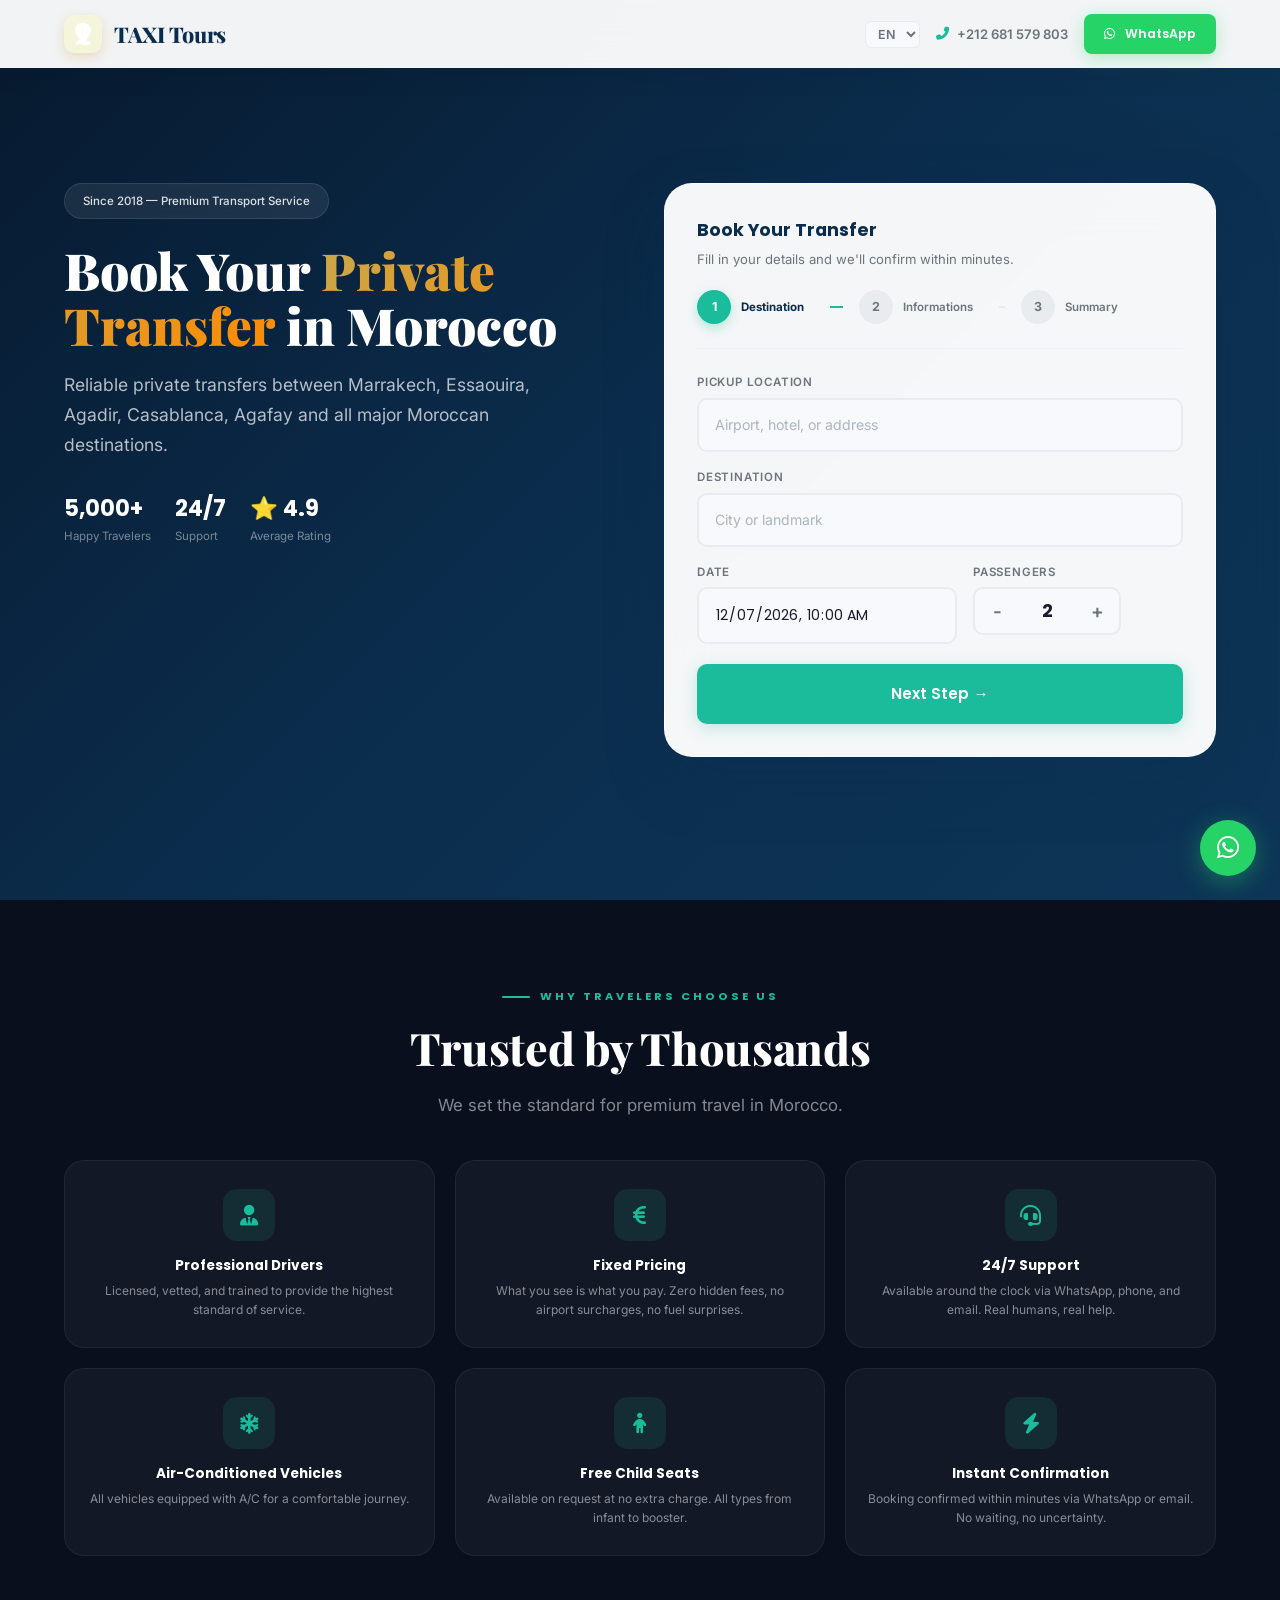
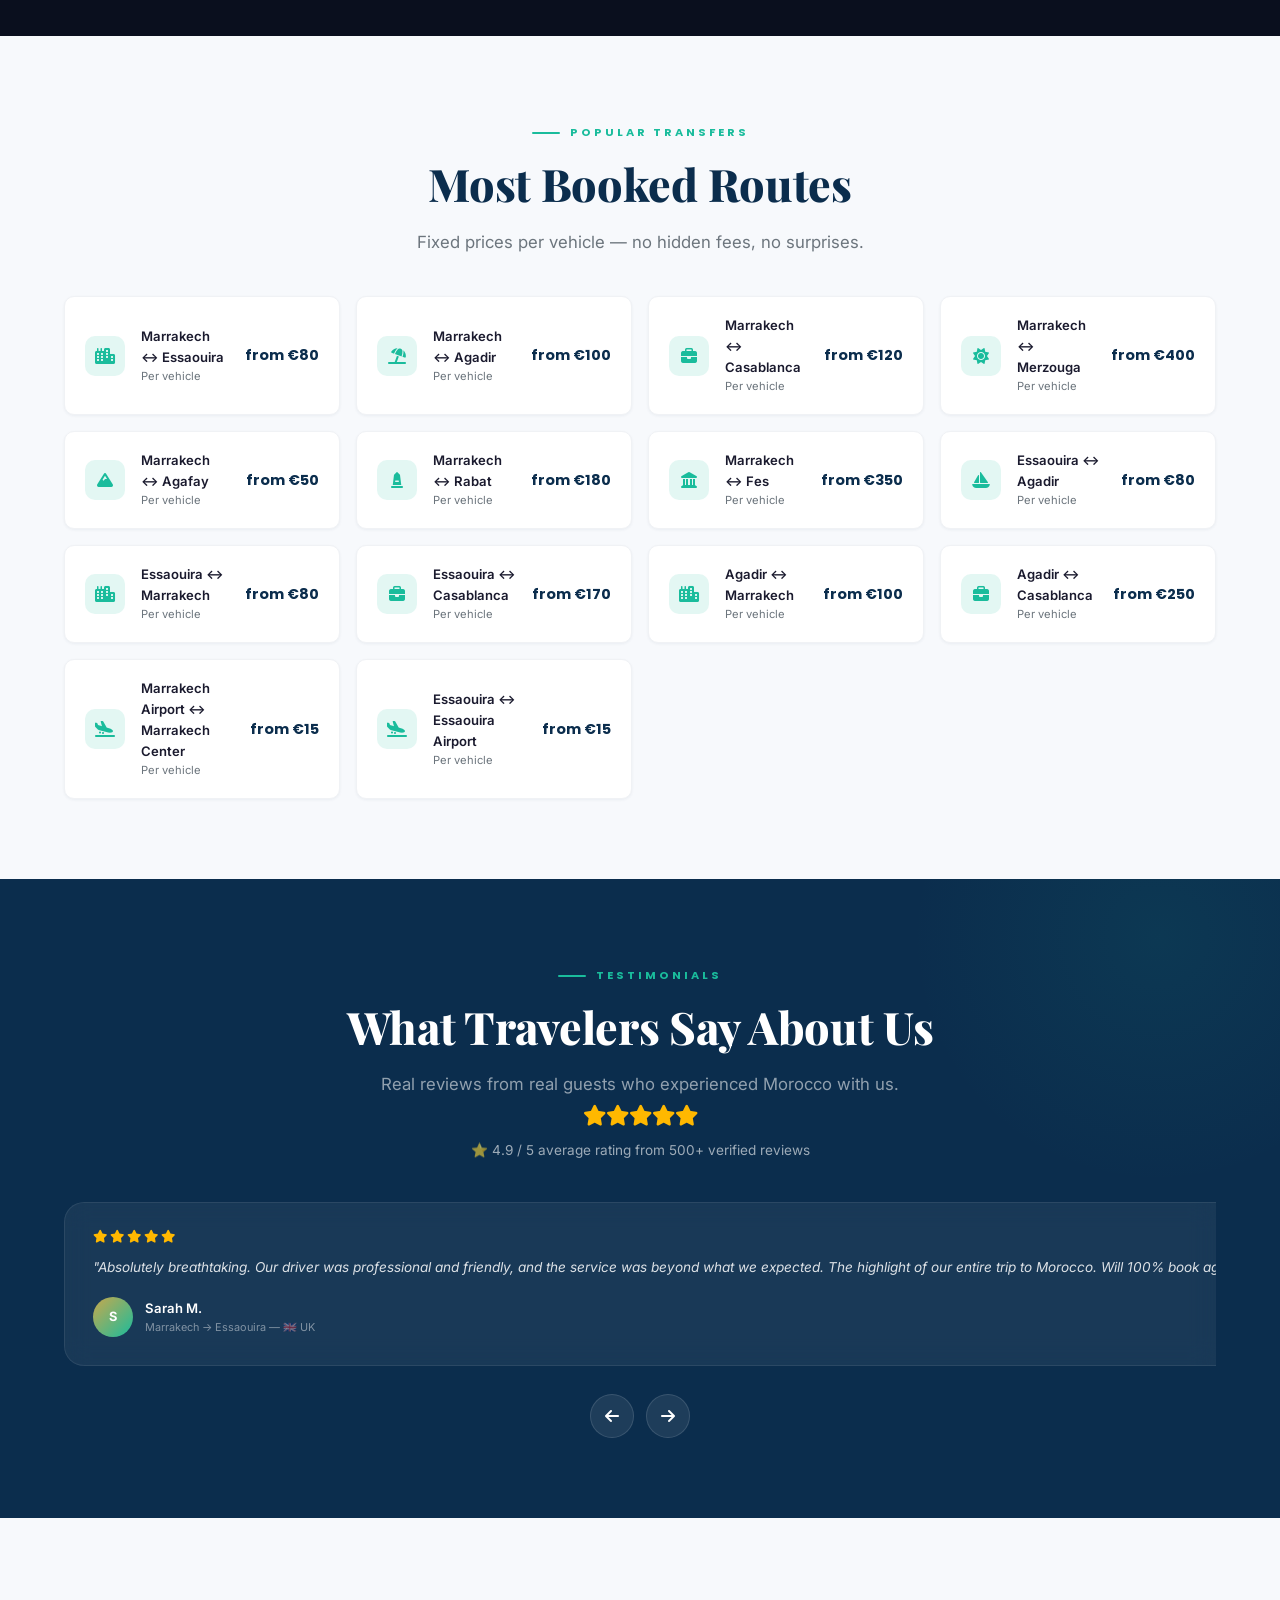
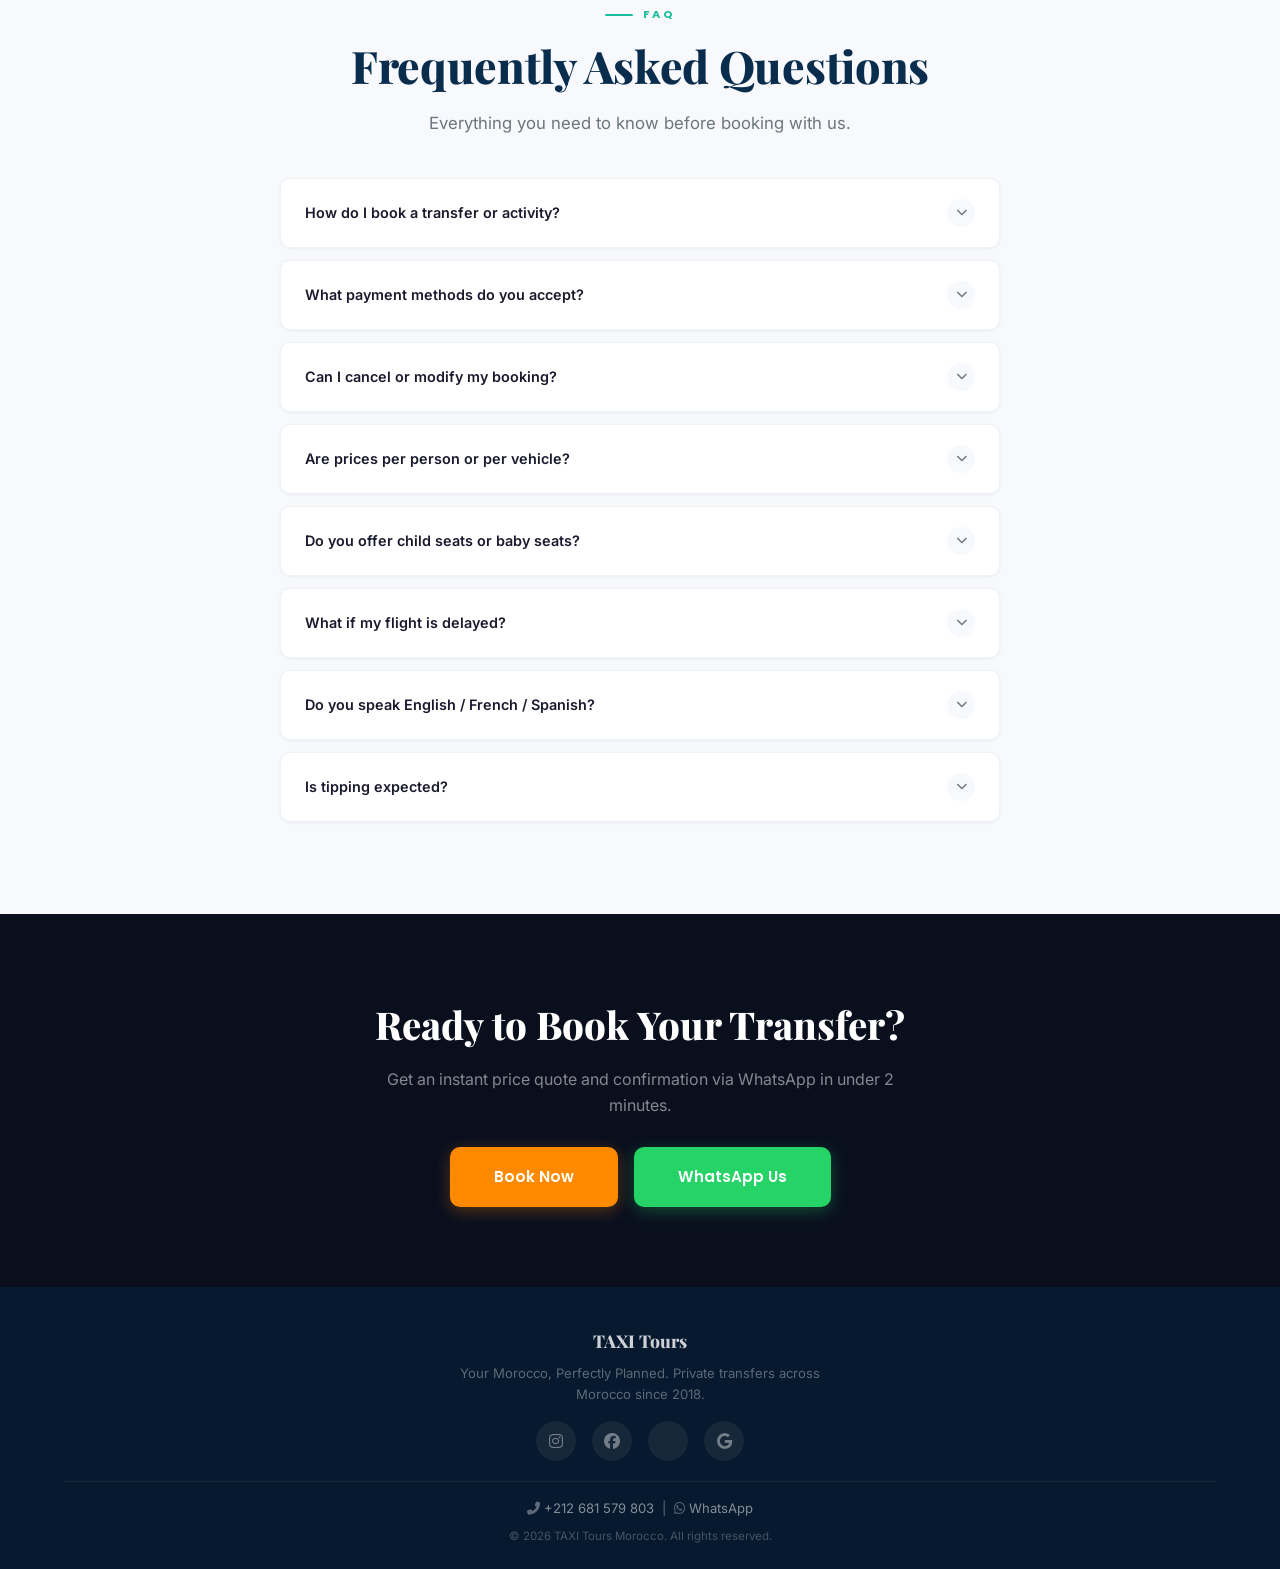
==== book-now/index.html @ d9ded846 "seo" ====
<!DOCTYPE html>
<html lang="en">
<head>
  <meta charset="UTF-8">
  <meta name="viewport" content="width=device-width,initial-scale=1">
  <title>Book Private Transfer in Morocco | TAXI Tours</title>
  <meta name="description" content="Book your private transfer in Morocco. Reliable transfers between Marrakech, Essaouira, Agadir, Casablanca, Agafay and all major destinations. Professional drivers, fixed prices, 24/7 support. Instant WhatsApp confirmation.">
  <link rel="canonical" href="https://taxitours.ma/book-now">
  <link rel="icon" type="image/svg+xml" href="../images/logo-icon.png">
  <meta property="og:title" content="Book Private Transfer in Morocco | TAXI Tours">
  <meta property="og:description" content="Private transfers across Morocco. Professional drivers, fixed prices, instant confirmation. Book now via WhatsApp.">
  <meta property="og:url" content="https://taxitours.ma/book-now">
  <meta property="og:type" content="website">
  <meta name="robots" content="index, follow">
  <link rel="preconnect" href="https://fonts.googleapis.com">
  <link rel="preconnect" href="https://fonts.gstatic.com" crossorigin>
  <link href="https://fonts.googleapis.com/css2?family=Playfair+Display:ital,wght@0,400;0,600;0,700;0,800;0,900;1,400&family=Poppins:wght@400;500;600;700;800&family=Inter:wght@300;400;500;600;700&display=swap" rel="stylesheet">
  <link rel="stylesheet" href="https://cdnjs.cloudflare.com/ajax/libs/font-awesome/6.5.0/css/all.min.css">
  <script src="../js/i18n.js"></script>
  <style>
    :root {
      --primary: #0B2D4D; --primary-light: #134074; --primary-dark: #07192e;
      --secondary: #1ABC9C; --secondary-dark: #16a085; --secondary-light: rgba(26,188,156,0.12);
      --cta: #FF8A00; --cta-hover: #e67e00; --cta-light: rgba(255,138,0,0.12);
      --gold: #C9A84C; --gold-light: rgba(201,168,76,0.15);
      --bg: #F7F9FC; --bg-white: #fff; --bg-dark: #0A0F1E;
      --text: #1a1a2e; --text-muted: #6c757d; --text-light: #fff;
      --border: #e9ecef; --border-light: #f0f2f5;
      --radius: 20px; --radius-sm: 10px; --radius-lg: 28px;
      --shadow-xs: 0 1px 3px rgba(11,45,77,0.06);
      --shadow-sm: 0 2px 8px rgba(11,45,77,0.08);
      --shadow-md: 0 8px 30px rgba(11,45,77,0.10);
      --shadow-lg: 0 16px 48px rgba(11,45,77,0.14);
      --shadow-xl: 0 24px 64px rgba(11,45,77,0.18);
      --shadow-glow-cta: 0 8px 32px rgba(255,138,0,0.3);
      --transition: 0.3s cubic-bezier(0.4,0,0.2,1);
      --transition-bounce: 0.4s cubic-bezier(0.34,1.56,0.64,1);
      --max-width: 1200px;
      --font-display: 'Playfair Display', Georgia, serif;
      --font-ui: 'Poppins', sans-serif;
      --font-body: 'Inter', -apple-system, BlinkMacSystemFont, sans-serif;
    }
    *, *::before, *::after { margin: 0; padding: 0; box-sizing: border-box }
    html { scroll-behavior: smooth; font-size: 16px; -webkit-tap-highlight-color: transparent }
    body { font-family: var(--font-body); color: var(--text); background: var(--bg); line-height: 1.6; -webkit-font-smoothing: antialiased; overflow-x: hidden }
    img { max-width: 100%; height: auto; display: block }
    a { text-decoration: none; color: inherit }
    ul { list-style: none }
    button { cursor: pointer; border: none; background: none; font: inherit; color: inherit }
    input, select, textarea { font: inherit; outline: none }
    ::selection { background: rgba(26,188,156,0.2); color: var(--primary) }
    .container { width: 100%; max-width: var(--max-width); margin: 0 auto; padding: 0 24px }
    .section { padding: 80px 0 }
    .section-label {
      display: inline-flex; align-items: center; gap: 10px;
      font-family: var(--font-ui); font-size: 0.7rem; font-weight: 700;
      text-transform: uppercase; letter-spacing: 3px; color: var(--secondary); margin-bottom: 16px
    }
    .section-label::before { content: ''; width: 28px; height: 2px; background: var(--secondary); border-radius: 2px }
    .section-title {
      font-family: var(--font-display); font-size: clamp(1.8rem,4vw,2.8rem); font-weight: 800;
      color: var(--primary); line-height: 1.15; margin-bottom: 18px; letter-spacing: -0.3px
    }
    .section-subtitle { font-size: 1.05rem; color: var(--text-muted); max-width: 620px; line-height: 1.7 }
    .text-center { text-align: center }
    .text-center .section-subtitle { margin: 0 auto }
    .mx-auto { margin-left: auto; margin-right: auto }
    .reveal { opacity: 0; transform: translateY(30px); transition: opacity 0.7s ease, transform 0.7s ease }
    .reveal.visible { opacity: 1; transform: translateY(0) }

    .btn {
      display: inline-flex; align-items: center; justify-content: center; gap: 10px;
      font-family: var(--font-ui); font-weight: 600; font-size: 0.85rem;
      padding: 14px 32px; border-radius: var(--radius-sm);
      transition: var(--transition); white-space: nowrap; position: relative; overflow: hidden
    }
    .btn::after { content: ''; position: absolute; inset: 0; background: rgba(255,255,255,0.12); opacity: 0; transition: opacity 0.3s }
    .btn:hover::after { opacity: 1 }
    .btn:active { transform: scale(0.97) }
    .btn-primary { background: var(--primary); color: var(--text-light); box-shadow: 0 4px 16px rgba(11,45,77,0.2) }
    .btn-primary:hover { background: var(--primary-light); transform: translateY(-2px); box-shadow: 0 8px 28px rgba(11,45,77,0.3) }
    .btn-secondary { background: var(--secondary); color: var(--text-light); box-shadow: 0 4px 16px rgba(26,188,156,0.25) }
    .btn-secondary:hover { background: var(--secondary-dark); transform: translateY(-2px) }
    .btn-cta { background: var(--cta); color: var(--text-light); box-shadow: 0 4px 16px rgba(255,138,0,0.3) }
    .btn-cta:hover { background: var(--cta-hover); transform: translateY(-2px); box-shadow: var(--shadow-glow-cta) }
    .btn-whatsapp { background: #25D366; color: white; box-shadow: 0 4px 16px rgba(37,211,102,0.3) }
    .btn-whatsapp:hover { background: #20bd5d; transform: translateY(-2px); box-shadow: 0 8px 28px rgba(37,211,102,0.35) }
    .btn-block { width: 100%; justify-content: center }
    .btn-lg { padding: 18px 44px; font-size: 0.95rem }
    .btn-sm { padding: 10px 20px; font-size: 0.78rem; border-radius: 8px }

    .form-grid { display: grid; grid-template-columns: 1fr 1fr; gap: 16px }
    .form-group { display: flex; flex-direction: column; gap: 6px; position: relative }
    .form-group.full { grid-column: 1/-1 }
    .form-label {
      font-size: 0.72rem; font-weight: 600; text-transform: uppercase;
      letter-spacing: 0.8px; color: var(--text-muted)
    }
    .form-input {
      width: 100%; padding: 14px 16px; border: 2px solid var(--border);
      border-radius: var(--radius-sm); font-size: 0.88rem; color: var(--text);
      background: var(--bg); transition: var(--transition)
    }
    .form-input:focus { border-color: var(--secondary); background: white; box-shadow: 0 0 0 4px rgba(26,188,156,0.1) }
    .form-input::placeholder { color: #adb5bd }
    .form-input.error { border-color: #e74c3c }
    .form-desc {
      font-size: 0.78rem;
      color: var(--text-muted);
      line-height: 1.4;
      margin-top: 2px;
    }
    input[type="datetime-local"] { font-family: var(--font-ui); color-scheme: light; min-height: 52px; min-width: 0; max-width: 100%; appearance: none; -webkit-appearance: none; cursor: pointer }
    input[type="date"]::-webkit-calendar-picker-indicator, input[type="datetime-local"]::-webkit-calendar-picker-indicator { background: none; color: transparent; cursor: pointer; width: 20px; height: 20px; margin-left: 4px; opacity: 0.6 }
    input[type="date"]::-webkit-calendar-picker-indicator:hover, input[type="datetime-local"]::-webkit-calendar-picker-indicator:hover { opacity: 1 }
    .stepper {
      display: flex; align-items: center; gap: 0;
      background: var(--bg); border: 2px solid var(--border);
      border-radius: var(--radius-sm); overflow: hidden; width: fit-content
    }
    .stepper-btn {
      width: 44px; height: 44px; display: flex; align-items: center; justify-content: center;
      font-size: 1.2rem; font-weight: 600; color: var(--text-muted);
      transition: var(--transition); background: transparent;
      touch-action: manipulation; -webkit-touch-callout: none; user-select: none
    }
    .stepper-btn:hover { background: var(--secondary-light); color: var(--secondary) }
    .stepper-value { width: 56px; text-align: center; font-weight: 700; font-size: 1.1rem; color: var(--text); font-family: var(--font-ui) }
    .suggestions { display: none; position: absolute; top: 100%; left: 0; right: 0; background: white; border: 1px solid var(--border); border-radius: var(--radius-sm); box-shadow: var(--shadow-md); z-index: 100; margin-top: 2px; overflow: hidden }
    .suggestion-item { padding: 10px 14px; font-size: 0.85rem; cursor: pointer; transition: background 0.15s }
    .suggestion-item:hover { background: var(--secondary-light); color: var(--secondary) }

    /* ====== STEP INDICATOR ====== */
    .form-steps { display: flex; align-items: center; padding: 0 0 24px; border-bottom: 1px solid var(--border-light); margin-bottom: 24px }
    .form-step { display: flex; align-items: center; gap: 10px; flex: 1; position: relative }
    .form-step:not(:last-child)::after { content: ''; flex: 1; height: 2px; background: var(--border); margin: 0 16px; transition: var(--transition) }
    .form-step.completed:not(:last-child)::after,
    .form-step.active:not(:last-child)::after { background: var(--secondary) }
    .form-step-number { width: 34px; height: 34px; border-radius: 50%; background: var(--border); display: flex; align-items: center; justify-content: center; font-size: 0.78rem; font-weight: 700; color: var(--text-muted); transition: var(--transition); flex-shrink: 0 }
    .form-step.active .form-step-number { background: var(--secondary); color: white; box-shadow: 0 4px 12px rgba(26,188,156,0.3) }
    .form-step.completed .form-step-number { background: var(--secondary); color: white }
    .form-step-label { font-size: 0.72rem; font-weight: 600; color: var(--text-muted); white-space: nowrap; transition: var(--transition) }
    .form-step.active .form-step-label { color: var(--primary); font-weight: 700 }
    .form-step.completed .form-step-label { color: var(--secondary) }

    .form-step-content { display: none; animation: fadeIn 0.4s ease-out }
    .form-step-content.active { display: block }

    .summary-card { background: var(--bg); border-radius: var(--radius-sm); padding: 20px; margin-bottom: 16px }
    .summary-row { display: flex; justify-content: space-between; padding: 10px 0; border-bottom: 1px solid var(--border-light); font-size: 0.85rem }
    .summary-row:last-child { border-bottom: none }
    .summary-label { color: var(--text-muted); font-weight: 500 }
    .summary-value { color: var(--text); font-weight: 600; text-align: right }
    .summary-price-row .summary-value { color: var(--secondary); font-size: 1.1rem }

    /* ====== HEADER ====== */
    .lp-header {
      position: fixed; top: 0; left: 0; right: 0; z-index: 1000;
      height: 68px; display: flex; align-items: center;
      background: rgba(255,255,255,0.95); backdrop-filter: blur(16px);
      box-shadow: 0 4px 30px rgba(0,0,0,0.08)
    }
    .lp-header .container { display: flex; align-items: center; justify-content: space-between }
    .navbar-brand { display: flex; align-items: center; gap: 12px; font-family: var(--font-display); font-weight: 800; font-size: 1.35rem; color: var(--primary); letter-spacing: -0.3px; flex-shrink: 0 }
    .navbar-brand-icon { width: 38px; height: 38px; background: linear-gradient(135deg, var(--gold), #a8892e); border-radius: 10px; display: flex; align-items: center; justify-content: center; font-size: 1rem; color: var(--primary-dark); box-shadow: 0 4px 12px rgba(201,168,76,0.3); flex-shrink: 0 }
    .navbar-brand-icon img { width: 24px; height: 24px; filter: brightness(0) invert(1) }
    .lp-header-phone { display: flex; align-items: center; gap: 8px; font-size: 0.82rem; font-weight: 600; color: var(--text-muted) }
    .lp-header-phone i { color: var(--secondary) }
    .navbar-lang { background: var(--bg); border: 1px solid var(--border); border-radius: 6px; padding: 4px 8px; font-size: 0.78rem; font-weight: 600; color: var(--text-muted); cursor: pointer; outline: none }
    .navbar-lang:hover { border-color: var(--secondary) }
    .navbar-lang-btn { background: var(--bg); border: 1px solid var(--border); border-radius: 6px; padding: 4px 8px; font-size: 0.78rem; font-weight: 600; color: var(--text-muted); cursor: pointer; display: none }
    .navbar-lang-btn:hover { border-color: var(--secondary) }

    /* ====== HERO ====== */
    .lp-hero {
      position: relative; min-height: 100vh; display: flex; align-items: center;
      padding: 100px 0 60px; overflow: hidden;
      background: linear-gradient(135deg, var(--primary-dark) 0%, var(--primary) 50%, #0d3557 100%)
    }
    .lp-hero::before {
      content: ''; position: absolute; inset: 0;
      background: url('https://images.unsplash.com/photo-1597212618440-806262de4f6b?w=1920&q=80') center/cover no-repeat;
      opacity: 0.15; z-index: 0
    }
    .lp-hero::after {
      content: ''; position: absolute; top: -50%; right: -20%;
      width: 600px; height: 600px;
      background: radial-gradient(circle, rgba(26,188,156,0.08), transparent 70%);
      border-radius: 50%; pointer-events: none
    }
    .lp-hero .container { position: relative; z-index: 1 }
    .lp-hero-grid { display: grid; grid-template-columns: 1fr 1fr; gap: 48px; align-items: start }
    .lp-hero-content { max-width: 500px; margin-bottom: 36px }
    .lp-hero-stats { display: flex; gap: 24px; margin-top: 32px; flex-wrap: wrap }
    .lp-hero-badge {
      display: inline-flex; align-items: center; gap: 10px;
      background: rgba(255,255,255,0.08); backdrop-filter: blur(12px);
      border: 1px solid rgba(255,255,255,0.1); padding: 8px 18px;
      border-radius: 50px; font-size: 0.72rem; font-weight: 500; color: rgba(255,255,255,0.85); margin-bottom: 24px
    }
    .lp-hero-badge-dot { width: 8px; height: 8px; background: var(--secondary); border-radius: 50%; animation: pulse-dot 2s infinite }
    @keyframes pulse-dot { 0%,100% { opacity: 1; transform: scale(1) } 50% { opacity: 0.5; transform: scale(0.8) } }
    .lp-hero h1 {
      font-family: var(--font-display); font-size: clamp(2rem,5vw,3.2rem); font-weight: 900;
      color: var(--text-light); line-height: 1.08; margin-bottom: 16px
    }
    .lp-hero h1 span { background: linear-gradient(135deg, var(--gold) 0%, var(--cta) 100%); -webkit-background-clip: text; -webkit-text-fill-color: transparent; background-clip: text }
    .lp-hero p {
      font-size: clamp(0.95rem,1.5vw,1.1rem); color: rgba(255,255,255,0.7);
      line-height: 1.7; margin-bottom: 0
    }

    /* Booking form card */
    .lp-form-card {
      background: rgba(255,255,255,0.96); backdrop-filter: blur(24px);
      border-radius: var(--radius-lg); box-shadow: var(--shadow-xl);
      padding: 32px; border: 1px solid rgba(255,255,255,0.8)
    }
    .lp-form-card h2 {
      font-family: var(--font-ui); font-size: 1.1rem; font-weight: 700;
      color: var(--primary); margin-bottom: 4px
    }
    .lp-form-card p { font-size: 0.82rem; color: var(--text-muted); margin-bottom: 20px }

    /* ====== TRUST BADGES ====== */
    .lp-trust { background: var(--bg-dark) }
    .lp-trust .section-title { color: var(--text-light) }
    .lp-trust .section-subtitle { color: rgba(255,255,255,0.5) }
    .lp-trust-grid { display: grid; grid-template-columns: repeat(3,1fr); gap: 20px; margin-top: 40px }
    .lp-trust-card {
      padding: 28px 20px; background: rgba(255,255,255,0.04);
      border: 1px solid rgba(255,255,255,0.06); border-radius: var(--radius);
      text-align: center; transition: var(--transition)
    }
    .lp-trust-card:hover { background: rgba(255,255,255,0.07); border-color: rgba(255,255,255,0.1); transform: translateY(-4px) }
    .lp-trust-icon {
      width: 52px; height: 52px; margin: 0 auto 14px;
      background: rgba(26,188,156,0.12); border-radius: 14px;
      display: flex; align-items: center; justify-content: center;
      font-size: 1.3rem; color: var(--secondary); transition: var(--transition)
    }
    .lp-trust-card:hover .lp-trust-icon { background: var(--secondary); color: white }
    .lp-trust-title { font-family: var(--font-ui); font-size: 0.85rem; font-weight: 700; color: var(--text-light); margin-bottom: 4px }
    .lp-trust-desc { font-size: 0.75rem; color: rgba(255,255,255,0.5); line-height: 1.6 }

    /* ====== POPULAR ROUTES ====== */
    .routes-grid { display: grid; grid-template-columns: repeat(auto-fit,minmax(240px,1fr)); gap: 16px; margin-top: 40px }
    .route-card {
      display: flex; align-items: center; gap: 16px; padding: 18px 20px;
      background: var(--bg-white); border-radius: var(--radius-sm);
      box-shadow: var(--shadow-xs); border: 1px solid var(--border-light);
      transition: var(--transition); cursor: pointer
    }
    .route-card:hover { transform: translateY(-3px); box-shadow: var(--shadow-md); border-color: var(--secondary) }
    .route-icon { width: 40px; height: 40px; border-radius: 10px; background: var(--secondary-light); display: flex; align-items: center; justify-content: center; color: var(--secondary); flex-shrink: 0 }
    .route-info { flex: 1 }
    .route-name { font-size: 0.82rem; font-weight: 600; color: var(--text) }
    .route-meta { font-size: 0.7rem; color: var(--text-muted) }
    .route-price { font-family: var(--font-ui); font-size: 0.9rem; font-weight: 700; color: var(--primary); white-space: nowrap }

    /* ====== REVIEWS ====== */
    .lp-reviews { background: var(--primary); position: relative; overflow: hidden }
    .lp-reviews::before { content: ''; position: absolute; top: -30%; right: -10%; width: 500px; height: 500px; background: radial-gradient(circle,rgba(26,188,156,0.08),transparent 70%); border-radius: 50%; pointer-events: none }
    .lp-reviews .section-title { color: var(--text-light) }
    .lp-reviews .section-subtitle { color: rgba(255,255,255,0.55) }
    .reviews-carousel { position: relative; margin-top: 40px; overflow: hidden }
    .reviews-track { display: flex; gap: 24px; transition: transform 0.5s cubic-bezier(0.4,0,0.2,1) }
    .review-card {
      min-width: calc(33.333% - 16px); background: rgba(255,255,255,0.06);
      backdrop-filter: blur(12px); border: 1px solid rgba(255,255,255,0.08);
      border-radius: var(--radius); padding: 28px; flex-shrink: 0
    }
    .review-card-stars { display: flex; gap: 3px; color: #FFB800; font-size: 0.8rem; margin-bottom: 12px }
    .review-card-text { font-size: 0.85rem; color: rgba(255,255,255,0.85); line-height: 1.7; margin-bottom: 18px; font-style: italic }
    .review-card-author { display: flex; align-items: center; gap: 12px }
    .review-card-avatar { width: 40px; height: 40px; border-radius: 50%; background: linear-gradient(135deg, var(--gold), var(--secondary)); display: flex; align-items: center; justify-content: center; font-weight: 700; font-size: 0.8rem; color: white; flex-shrink: 0 }
    .review-card-name { font-size: 0.82rem; font-weight: 600; color: var(--text-light) }
    .review-card-role { font-size: 0.68rem; color: rgba(255,255,255,0.45) }
    .reviews-controls { display: flex; justify-content: center; gap: 12px; margin-top: 28px }
    .review-btn { width: 44px; height: 44px; border-radius: 50%; background: rgba(255,255,255,0.08); border: 1px solid rgba(255,255,255,0.12); color: white; display: flex; align-items: center; justify-content: center; font-size: 1rem; transition: var(--transition); cursor: pointer }
    .review-btn:hover { background: rgba(255,255,255,0.18); transform: scale(1.05) }
    .review-summary { text-align: center; margin-bottom: 28px }
    .review-summary-stars { color: #FFB800; font-size: 1.3rem; margin-bottom: 8px }
    .review-summary-text { color: rgba(255,255,255,0.6); font-size: 0.85rem }

    /* ====== FAQ ====== */
    .faq-list { max-width: 720px; margin: 40px auto 0 }
    .faq-item { background: var(--bg-white); border-radius: var(--radius-sm); margin-bottom: 12px; box-shadow: var(--shadow-xs); border: 1px solid var(--border-light); overflow: hidden; transition: var(--transition) }
    .faq-item:hover { box-shadow: var(--shadow-sm) }
    .faq-item.open { box-shadow: var(--shadow-md); border-color: var(--secondary) }
    .faq-question { display: flex; align-items: center; justify-content: space-between; width: 100%; padding: 20px 24px; font-size: 0.9rem; font-weight: 600; color: var(--text); text-align: left; transition: var(--transition); cursor: pointer }
    .faq-item.open .faq-question { color: var(--secondary) }
    .faq-icon { width: 28px; height: 28px; border-radius: 50%; background: var(--bg); display: flex; align-items: center; justify-content: center; font-size: 0.7rem; color: var(--text-muted); transition: var(--transition); flex-shrink: 0 }
    .faq-item.open .faq-icon { background: var(--secondary-light); color: var(--secondary); transform: rotate(180deg) }
    .faq-answer { max-height: 0; overflow: hidden; transition: max-height 0.35s ease, padding 0.35s ease; padding: 0 24px }
    .faq-item.open .faq-answer { max-height: 300px; padding: 0 24px 20px }
    .faq-answer p { font-size: 0.85rem; color: var(--text-muted); line-height: 1.7 }

    /* ====== CTA ====== */
    .cta-section { background: var(--bg-dark); text-align: center }
    .cta-section h2 { font-family: var(--font-display); font-size: clamp(1.6rem,3.5vw,2.4rem); font-weight: 800; color: var(--text-light); margin-bottom: 12px }
    .cta-section p { font-size: 1rem; color: rgba(255,255,255,0.5); max-width: 520px; margin: 0 auto 28px }
    .cta-actions { display: flex; gap: 16px; justify-content: center; flex-wrap: wrap }

    /* ====== FOOTER ====== */
    .lp-footer { background: var(--primary-dark); padding: 40px 0 24px; text-align: center }
    .lp-footer-brand { font-family: var(--font-display); font-size: 1.1rem; font-weight: 800; color: rgba(255,255,255,0.8); margin-bottom: 8px }
    .lp-footer p { font-size: 0.82rem; color: rgba(255,255,255,0.35); line-height: 1.6 }
    .lp-footer-socials { display: flex; justify-content: center; gap: 16px; margin: 16px 0 20px }
    .lp-footer-socials a { width: 40px; height: 40px; border-radius: 50%; background: rgba(255,255,255,0.06); display: flex; align-items: center; justify-content: center; color: rgba(255,255,255,0.4); transition: var(--transition) }
    .lp-footer-socials a:hover { background: var(--secondary); color: white }
    .lp-footer-divider { height: 1px; background: rgba(255,255,255,0.06); margin: 16px 0 }
    .lp-footer-copy { font-size: 0.72rem; color: rgba(255,255,255,0.25) }

    /* ====== FLOATING WHATSAPP ====== */
    .whatsapp-float {
      position: fixed; bottom: 24px; right: 24px; z-index: 999;
      width: 56px; height: 56px; border-radius: 50%;
      background: #25D366; color: white; display: flex;
      align-items: center; justify-content: center;
      font-size: 1.6rem; box-shadow: 0 6px 24px rgba(37,211,102,0.4);
      transition: var(--transition-bounce); animation: wa-pulse 2s infinite
    }
    .whatsapp-float:hover { transform: scale(1.1) }
    @keyframes wa-pulse { 0%,100% { box-shadow: 0 6px 24px rgba(37,211,102,0.4) } 50% { box-shadow: 0 6px 32px rgba(37,211,102,0.6) } }
    .whatsapp-float-tooltip {
      position: absolute; right: 64px; top: 50%; transform: translateY(-50%);
      background: white; color: var(--text); padding: 8px 16px; border-radius: 8px;
      font-size: 0.78rem; font-weight: 600; white-space: nowrap;
      box-shadow: var(--shadow-md); pointer-events: none; opacity: 0; transition: opacity 0.3s
    }
    .whatsapp-float:hover .whatsapp-float-tooltip { opacity: 1 }

    /* ====== ARGAN OIL COOPERATIVE VISIT ====== */
    .bn-argan-option {
      margin-top: 16px;
      padding: 16px 18px;
      background: linear-gradient(135deg, rgba(26, 188, 156, 0.08), rgba(26, 188, 156, 0.03));
      border-radius: var(--radius);
      border: 1px solid rgba(26, 188, 156, 0.18);
      transition: border-color 0.25s
    }
    .bn-argan-option:hover { border-color: rgba(26, 188, 156, 0.4) }
    .bn-argan-checkbox {
      display: flex;
      align-items: flex-start;
      gap: 14px;
      cursor: pointer;
      position: relative
    }
    .bn-argan-checkbox input {
      position: absolute;
      opacity: 0;
      width: 0;
      height: 0
    }
    .bn-argan-checkmark {
      flex-shrink: 0;
      width: 22px;
      height: 22px;
      border-radius: 6px;
      border: 2px solid var(--secondary);
      background: var(--bg-white);
      display: flex;
      align-items: center;
      justify-content: center;
      transition: background 0.2s, border-color 0.2s;
      margin-top: 3px
    }
    .bn-argan-checkbox input:checked + .bn-argan-checkmark {
      background: var(--secondary);
      border-color: var(--secondary)
    }
    .bn-argan-checkbox input:checked + .bn-argan-checkmark::after {
      content: '';
      width: 6px;
      height: 10px;
      border: solid #fff;
      border-width: 0 2px 2px 0;
      transform: rotate(45deg);
      margin-top: -2px
    }
    .bn-argan-label {
      display: flex;
      align-items: flex-start;
      gap: 12px;
      flex: 1
    }
    .bn-argan-icon {
      flex-shrink: 0;
      width: 36px;
      height: 36px;
      border-radius: 10px;
      background: linear-gradient(135deg, var(--secondary), var(--secondary-dark));
      display: flex;
      align-items: center;
      justify-content: center;
      font-size: 0.9rem;
      color: #fff;
      margin-top: 1px
    }
    .bn-argan-text {
      display: flex;
      flex-direction: column;
      gap: 4px;
      flex: 1;
      min-width: 0
    }
    .bn-argan-heading {
      font-size: 0.88rem;
      font-weight: 700;
      color: var(--primary);
      line-height: 1.3
    }
    .bn-argan-note {
      font-size: 0.78rem;
      font-weight: 400;
      color: var(--text-muted);
      line-height: 1.5
    }
    .bn-argan-free {
      display: inline-flex;
      align-items: center;
      gap: 5px;
      font-size: 0.75rem;
      font-weight: 600;
      color: var(--secondary);
      margin-top: 2px
    }
    .bn-argan-free::before {
      content: '';
      width: 6px;
      height: 6px;
      border-radius: 50%;
      background: var(--secondary);
      flex-shrink: 0
    }
    @media (max-width: 480px) {
      .bn-argan-option { padding: 14px 14px }
      .bn-argan-checkbox { gap: 12px }
      .bn-argan-icon { width: 32px; height: 32px; font-size: 0.8rem }
      .bn-argan-heading { font-size: 0.82rem }
      .bn-argan-note { font-size: 0.75rem }
      .bn-argan-free { font-size: 0.72rem }
    }
    @media (min-width: 768px) {
      .bn-argan-option { padding: 18px 22px }
      .bn-argan-icon { width: 40px; height: 40px; font-size: 1rem }
      .bn-argan-heading { font-size: 0.92rem }
    }

    /* ====== RESPONSIVE ====== */
    @media (max-width: 1024px) {
      .lp-form-card { padding: 24px }
      .review-card { min-width: calc(50% - 12px) }
    }
    @media (max-width: 768px) {
      .section { padding: 60px 0 }
      .lp-hero { min-height: auto; padding: 80px 0 40px }
      .lp-hero-content { max-width: 100%; text-align: center; margin-bottom: 28px }
      .lp-hero-content .lp-hero-badge { margin-left: auto; margin-right: auto }
      .lp-form-card { padding: 20px }
      .form-grid { grid-template-columns: 1fr }
      .lp-trust-grid { grid-template-columns: repeat(2,1fr); gap: 16px }
      .lp-trust-card { padding: 20px 16px }
      .review-card { min-width: 100% }
      .lp-header-phone span { display: none }
      .lp-hero-grid { grid-template-columns: 1fr !important; gap: 32px !important; align-items: stretch !important }
      .lp-hero h1 { font-size: clamp(1.75rem,5vw,2.2rem) }
      .lp-hero-stats { justify-content: center }
    }
    @media (max-width: 480px) {
      .container { padding: 0 20px }
      .section { padding: 48px 0 }
      .lp-hero { padding: 72px 0 32px }
      .lp-hero-grid { gap: 24px !important }
      .lp-hero-content { margin-bottom: 20px }
      .lp-hero h1 { font-size: clamp(1.5rem,6vw,1.8rem) }
      .lp-hero p { font-size: 0.9rem }
      .lp-hero-badge { font-size: 0.65rem; padding: 6px 14px }
      .lp-form-card { padding: 18px }
      .lp-form-card h2 { font-size: 1rem }
      .lp-form-card p { font-size: 0.78rem }
      .lp-trust-grid { gap: 12px }
      .lp-trust-card { padding: 16px 12px }
      .lp-trust-icon { width: 44px; height: 44px; font-size: 1.1rem }
      .lp-trust-title { font-size: 0.78rem }
      .lp-trust-desc { font-size: 0.7rem }
      .routes-grid { grid-template-columns: 1fr }
      .review-card { padding: 20px }
      .faq-question { padding: 16px 18px; font-size: 0.85rem }
      .faq-item.open .faq-answer { padding: 0 18px 16px }
      .whatsapp-float { bottom: 16px; right: 16px; width: 50px; height: 50px; font-size: 1.4rem }
      .lp-hero-stats { gap: 16px }
      .lp-hero-stats > div { flex: 1; min-width: 0 }
      .section-title { font-size: clamp(1.4rem,5vw,1.7rem) }
      .section-subtitle { font-size: 0.9rem }
    }
    @media (max-width: 414px) {
      .container { padding: 0 16px }
      .lp-form-card { padding: 16px }
      .section { padding: 40px 0 }
      .lp-hero { padding: 68px 0 28px }
      .lp-hero h1 { font-size: clamp(1.35rem,5.5vw,1.6rem); margin-bottom: 12px }
      .lp-hero p { font-size: 0.85rem; line-height: 1.6 }
      .lp-hero-stats { gap: 12px }
      .lp-hero-stats > div { flex: 1 1 30%; text-align: center }
      .lp-hero-stats > div > div:first-child { font-size: 1.2rem !important }
      .lp-hero-stats > div > div:last-child { font-size: 0.65rem !important }
      .section-title { font-size: clamp(1.3rem,5vw,1.5rem) }
      .lp-trust-grid { gap: 10px }
      .lp-trust-card { padding: 14px 10px }
      .form-input { padding: 12px 14px; font-size: 0.85rem; min-height: 44px }
      .form-label { font-size: 0.68rem }
      .stepper-btn { width: 40px; height: 40px }
      .stepper-value { width: 44px; font-size: 0.95rem }
      .btn { padding: 12px 24px; font-size: 0.82rem; min-height: 44px }
      .btn-lg { padding: 14px 28px; font-size: 0.88rem; min-height: 44px }
      .lp-header { height: 60px }
      .navbar-brand { font-size: 1.1rem }
      .navbar-brand-icon { width: 30px; height: 30px }
      .navbar-brand-icon img { width: 20px; height: 20px }
    }
    @media (max-width: 390px) {
      .container { padding: 0 14px }
      .lp-form-card { padding: 14px; border-radius: var(--radius) }
      .lp-hero-grid { gap: 20px !important }
      .lp-hero h1 { font-size: clamp(1.25rem,5vw,1.4rem) }
      .lp-hero-stats > div > div:first-child { font-size: 1.1rem !important }
      .section-title { font-size: clamp(1.2rem,4.5vw,1.35rem); margin-bottom: 14px }
      .btn-lg { padding: 12px 24px; font-size: 0.85rem }
      .lp-form-card h2 { font-size: 0.92rem }
      .faq-question { padding: 14px 16px; font-size: 0.8rem }
      .faq-item.open .faq-answer { padding: 0 16px 14px }
      .lp-trust-grid { gap: 8px }
      .lp-trust-card { padding: 12px 8px }
    }
    @media (max-width: 375px) {
      .container { padding: 0 12px }
      .lp-header { height: 56px }
      .lp-hero { padding: 62px 0 24px }
      .lp-hero h1 { font-size: clamp(1.15rem,5vw,1.3rem) }
      .lp-hero p { font-size: 0.8rem }
      .lp-hero-badge { font-size: 0.6rem; padding: 5px 12px; margin-bottom: 16px }
      .lp-hero-stats { gap: 8px; margin-top: 24px }
      .lp-hero-stats > div > div:first-child { font-size: 1rem !important }
      .lp-hero-stats > div > div:last-child { font-size: 0.6rem !important }
      .lp-form-card { padding: 12px }
      .lp-form-card h2 { font-size: 0.88rem }
      .lp-form-card p { font-size: 0.75rem; margin-bottom: 14px }
      .form-grid { gap: 12px }
      .form-input { padding: 10px 12px; font-size: 0.82rem; min-height: 44px }
      .btn,.btn-lg { padding: 10px 20px; font-size: 0.78rem; min-height: 44px }
      .section-title { font-size: clamp(1.1rem,5vw,1.2rem); margin-bottom: 12px }
      .section-subtitle { font-size: 0.82rem }
      .lp-trust-card { padding: 10px 8px; border-radius: var(--radius-sm) }
      .lp-trust-icon { width: 38px; height: 38px; font-size: 0.95rem; border-radius: 10px; margin-bottom: 10px }
      .lp-trust-title { font-size: 0.72rem }
      .lp-trust-desc { font-size: 0.65rem }
    }
    @media (max-width: 320px) {
      .container { padding: 0 10px }
      .lp-header { height: 52px }
      .navbar-brand { font-size: 0.88rem; gap: 6px }
      .navbar-brand-icon { width: 24px; height: 24px }
      .navbar-brand-icon img { width: 16px; height: 16px }
      .lp-header .lp-header-phone span { display: none }
      .lp-header-phone { font-size: 0.72rem; gap: 4px }
      .btn-sm { padding: 6px 12px; font-size: 0.65rem; min-height: 32px; gap: 4px }
      .lp-hero { padding: 56px 0 20px }
      .lp-hero h1 { font-size: 1.05rem; line-height: 1.15; margin-bottom: 10px }
      .lp-hero-grid { gap: 16px !important }
      .lp-hero-stats { gap: 4px; margin-top: 18px }
      .lp-hero-stats > div > div:first-child { font-size: 0.85rem !important }
      .lp-hero-stats > div > div:last-child { font-size: 0.55rem !important }
      .lp-form-card { padding: 10px; border-radius: var(--radius-sm) }
      .lp-form-card h2 { font-size: 0.82rem }
      .lp-form-card p { font-size: 0.7rem; margin-bottom: 12px }
      .form-grid { gap: 10px }
      .form-input { padding: 8px 10px; font-size: 0.78rem; min-height: 40px }
      .btn,.btn-lg { padding: 8px 14px; font-size: 0.72rem; min-height: 40px }
      .section { padding: 28px 0 }
      .section-title { font-size: 1.05rem; margin-bottom: 10px }
      .section-subtitle { font-size: 0.75rem }
      .section-label { font-size: 0.58rem; letter-spacing: 2px; margin-bottom: 10px }
      .section-label::before { width: 20px }
      .lp-trust-grid { gap: 6px }
      .lp-trust-card { padding: 8px 6px }
      .lp-trust-icon { width: 32px; height: 32px; font-size: 0.8rem; border-radius: 8px; margin-bottom: 8px }
      .lp-trust-title { font-size: 0.65rem; margin-bottom: 2px }
      .lp-trust-desc { font-size: 0.58rem }
      .routes-grid { gap: 10px; margin-top: 24px }
      .form-step-number { width: 28px; height: 28px; font-size: 0.7rem }
      .form-step-label { font-size: 0.65rem }
      .form-step:not(:last-child)::after { margin: 0 8px }
      .summary-card { padding: 14px }
      .summary-row { font-size: 0.78rem; padding: 8px 0 }
      .route-card { padding: 12px 12px; gap: 12px }
      .route-name { font-size: 0.72rem }
      .route-price { font-size: 0.78rem }
      .route-icon { width: 32px; height: 32px; font-size: 0.8rem; border-radius: 8px }
      .review-card { padding: 14px }
      .review-card-text { font-size: 0.78rem }
      .review-summary-stars { font-size: 1.1rem }
      .faq-question { padding: 12px 12px; font-size: 0.75rem; gap: 8px }
      .faq-item.open .faq-answer { padding: 0 12px 12px }
      .faq-answer p { font-size: 0.75rem }
      .whatsapp-float { bottom: 12px; right: 12px; width: 40px; height: 40px; font-size: 1.1rem }
      .cta-section h2 { font-size: 1.1rem }
      .cta-section p { font-size: 0.85rem }
      .cta-actions { flex-direction: column; width: 100% }
      .cta-actions .btn { width: 100%; justify-content: center }
      .lp-footer { padding: 24px 0 16px }
      .lp-footer-brand { font-size: 0.95rem }
    }
  </style>
</head>
<body>

  <!-- ====== MINIMAL HEADER ====== -->
  <header class="lp-header">
    <div class="container">
      <a href="#" class="navbar-brand">
        <span class="navbar-brand-icon" style="background: beige !important;">
          <img src="../images/logo-icon.png" alt="" srcset="">
        </span>
        <span data-i18n="nav.brand">TAXI Tours
        </span></a>
      <div style="display:flex;align-items:center;gap:16px">
        <select class="navbar-lang" data-i18n-aria="aria.lang">
          <option value="en">EN</option>
          <option value="fr">FR</option>
        </select>
        <button class="navbar-lang-btn" onclick="var s=document.querySelector('.navbar-lang');s.value=s.value==='en'?'fr':'en';s.dispatchEvent(new Event('change'))">EN</button>
        <a href="tel:+212681579803" class="lp-header-phone"><i class="fas fa-phone-alt"></i> <span>+212 681 579 803</span></a>
        <a href="https://wa.me/212681579803?text=Hi!%20I'd%20like%20to%20book%20a%20transfer" target="_blank" class="btn btn-whatsapp btn-sm"><i class="fab fa-whatsapp"></i> WhatsApp</a>
      </div>
    </div>
  </header>

  <!-- ====== HERO + BOOKING FORM ====== -->
  <section class="lp-hero" id="book-now-hero">
    <div class="container">
      <div class="lp-hero-grid">
        <div class="lp-hero-content">
          <div class="lp-hero-badge" data-i18n="hero.transport.badge"><span class="lp-hero-badge-dot"></span> Since 2018 — Premium Transport Service</div>
          <h1 data-i18n="booknow.hero.title">Book Your <span>Private Transfer</span> in Morocco</h1>
          <p data-i18n="booknow.hero.text">Reliable private transfers between Marrakech, Essaouira, Agadir, Casablanca, Agafay and all major Moroccan destinations.</p>
          <div class="lp-hero-stats">
            <div><div style="font-family:var(--font-ui);font-size:1.4rem;font-weight:700;color:var(--text-light)">5,000+</div><div data-i18n="hero.stat.travelers" style="font-size:0.72rem;color:rgba(255,255,255,0.45)">Happy Travelers</div></div>
            <div><div style="font-family:var(--font-ui);font-size:1.4rem;font-weight:700;color:var(--text-light)">24/7</div><div data-i18n="hero.stat.support" style="font-size:0.72rem;color:rgba(255,255,255,0.45)">Support</div></div>
            <div><div style="font-family:var(--font-ui);font-size:1.4rem;font-weight:700;color:var(--text-light)">⭐ 4.9</div><div data-i18n="hero.stat.rating" style="font-size:0.72rem;color:rgba(255,255,255,0.45)">Average Rating</div></div>
          </div>
        </div>
        <div>
          <div class="lp-form-card" id="bookingFormCard">
            <h2 data-i18n="booknow.card.title"><i class="fas fa-route" style="color:var(--secondary);margin-right:8px"></i> Book Your Transfer</h2>
            <p data-i18n="booknow.card.text">Fill in your details and we'll confirm within minutes.</p>
            <form id="bookNowForm" onsubmit="return false">

              <!-- Step indicators -->
              <div class="form-steps" id="bnFormSteps">
                <div class="form-step active" data-step="1">
                  <span class="form-step-number">1</span>
                  <span class="form-step-label" data-i18n="booknow.step1">Destination</span>
                </div>
                <div class="form-step" data-step="2">
                  <span class="form-step-number">2</span>
                  <span class="form-step-label" data-i18n="booknow.step2">Informations</span>
                </div>
                <div class="form-step" data-step="3">
                  <span class="form-step-number">3</span>
                  <span class="form-step-label" data-i18n="booknow.step3">Summary</span>
                </div>
              </div>

              <!-- Step 1: Destination -->
              <div class="form-step-content active" data-step="1">
                <div class="form-grid">
                  <div class="form-group full" style="position:relative">
                    <label class="form-label" data-i18n="flow.label.pickup">Pickup Location</label>
                    <input class="form-input" id="bnPickup" type="text" data-i18n-placeholder="flow.placeholder.pickup" placeholder="Airport, hotel, or address" required autocomplete="off">
                    <div class="suggestions" id="bnPickupSuggestions"></div>
                  </div>
                  <div class="form-group full" style="position:relative">
                    <label class="form-label" data-i18n="flow.label.dest">Destination</label>
                    <input class="form-input" id="bnDest" type="text" data-i18n-placeholder="flow.placeholder.dest" placeholder="City or landmark" required autocomplete="off">
                    <div class="suggestions" id="bnDestSuggestions"></div>
                  </div>
                  <div class="form-group">
                    <label class="form-label" data-i18n="flow.label.date">Date &amp; Time</label>
                    <input class="form-input" id="bnDatetime" type="datetime-local" required>
                  </div>
                  <div class="form-group">
                    <label class="form-label" data-i18n="flow.label.passengers">Passengers</label>
                    <div class="stepper">
                      <button class="stepper-btn" type="button" onclick="BnForm.changePax(-1)">-</button>
                      <span class="stepper-value" id="bnPax">2</span>
                      <button class="stepper-btn" type="button" onclick="BnForm.changePax(1)">+</button>
                    </div>
                  </div>
                  <div class="form-group full" id="bnFlightGroup" style="display:none">
                    <label class="form-label" data-i18n="modal.label.flight">✈️ Flight Number (Optional)</label>
                    <input class="form-input" id="bnFlight" type="text" data-i18n-placeholder="modal.placeholder.flight" placeholder="e.g. FR1234">
                    <div class="form-desc" data-i18n="modal.desc.flight">Provide your flight number so we can track your arrival and adjust pickup timing in case of delays.</div>
                  </div>
                </div>
                <div style="margin-top:20px">
                  <button type="button" class="btn btn-secondary btn-lg btn-block" onclick="BnForm.next()" data-i18n="booknow.next">Next Step →</button>
                </div>
              </div>

              <!-- Step 2: Informations -->
              <div class="form-step-content" data-step="2">
                <div class="form-grid">
                  <div class="form-group full">
                    <label class="form-label" data-i18n="flow.label.name">Your Name</label>
                    <input class="form-input" id="bnName" type="text" data-i18n-placeholder="flow.placeholder.name" placeholder="Your full name" required>
                  </div>
                  <div class="form-group full">
                    <label class="form-label" data-i18n="flow.label.phone">Phone Number</label>
                    <input class="form-input" id="bnPhone" type="tel" placeholder="+212 6XX XXX XXX" required>
                  </div>
                </div>
                <div style="display:flex;gap:12px;margin-top:20px">
                  <button type="button" class="btn btn-ghost" onclick="BnForm.prev()" data-i18n="booknow.back" style="flex:1">← Back</button>
                  <button type="button" class="btn btn-secondary btn-lg" onclick="BnForm.next()" data-i18n="booknow.next" style="flex:2">Next Step →</button>
                </div>
              </div>

              <!-- Step 3: Summary -->
              <div class="form-step-content" data-step="3">
                <div class="summary-card" id="bnSummaryCard">
                  <div class="summary-row">
                    <span class="summary-label" data-i18n="summary.pickup">Pickup</span>
                    <span class="summary-value" id="bnSumPickup">—</span>
                  </div>
                  <div class="summary-row">
                    <span class="summary-label" data-i18n="summary.dest">Destination</span>
                    <span class="summary-value" id="bnSumDest">—</span>
                  </div>
                  <div class="summary-row">
                    <span class="summary-label" data-i18n="summary.date">Date &amp; Time</span>
                    <span class="summary-value" id="bnSumDatetime">—</span>
                  </div>
                  <div class="summary-row" id="bnSumFlightRow" style="display:none">
                    <span class="summary-label" data-i18n="summary.flight">Flight</span>
                    <span class="summary-value" id="bnSumFlight">—</span>
                  </div>
                  <div class="summary-row">
                    <span class="summary-label" data-i18n="summary.pax">Passengers</span>
                    <span class="summary-value" id="bnSumPax">—</span>
                  </div>
                  <div class="summary-row">
                    <span class="summary-label" data-i18n="summary.name">Name</span>
                    <span class="summary-value" id="bnSumName">—</span>
                  </div>
                  <div class="summary-row">
                    <span class="summary-label" data-i18n="summary.phone">Phone</span>
                    <span class="summary-value" id="bnSumPhone">—</span>
                  </div>
                  <div class="summary-row summary-price-row">
                    <span class="summary-label" data-i18n="summary.price">Price</span>
                    <span class="summary-value summary-price-value" id="bnSumPrice">—</span>
                  </div>
                </div>

                <!-- Free Argan Oil Cooperative Visit -->
                <div class="bn-argan-option" id="bnArganOption" style="display:none">
                  <label class="bn-argan-checkbox">
                    <input type="checkbox" id="bnArganCheckbox">
                    <span class="bn-argan-checkmark"></span>
                    <span class="bn-argan-label">
                      <span class="bn-argan-icon"><i class="fas fa-leaf"></i></span>
                      <span class="bn-argan-text">
                        <span class="bn-argan-heading" data-i18n="modal.argan.heading">Free Argan Oil Cooperative Visit</span>
                        <span class="bn-argan-note" data-i18n="modal.argan.note">Enjoy a complimentary stop at a traditional women's Argan Oil Cooperative during your journey.</span>
                        <span class="bn-argan-free" data-i18n="modal.argan.free">No extra charge – optional stop.</span>
                      </span>
                    </span>
                  </label>
                </div>

                <div style="display:flex;gap:12px;margin-top:20px;flex-wrap:wrap">
                  <button type="button" class="btn btn-ghost" onclick="BnForm.prev()" data-i18n="booknow.back" style="flex:1">← Back</button>
                  <button type="submit" class="btn btn-cta btn-lg" onclick="BnForm.submit()" data-i18n="booknow.card.btn" style="flex:2">
                    <i class="fab fa-whatsapp"></i> Confirm Reservation
                  </button>
                </div>
                <p style="margin-top:12px;font-size:0.72rem;color:var(--text-muted);text-align:center">
                  <i class="fas fa-lock" style="color:var(--secondary)"></i> <span data-i18n="booknow.card.lock">No payment required now &bull; Free cancellation up to 48h</span>
                </p>
              </div>

            </form>
          </div>
        </div>
      </div>
    </div>
  </section>

  <!-- ====== TRUST BADGES ====== -->
  <section class="section lp-trust" id="trust">
    <div class="container">
      <div class="text-center reveal">
        <span class="section-label" data-i18n="trust.label">Why Travelers Choose Us</span>
        <h2 class="section-title text-center" data-i18n="trust.transport.title">Trusted by Thousands</h2>
        <p class="section-subtitle mx-auto" style="color:rgba(255,255,255,0.5)" data-i18n="booknow.trust.subtitle">We set the standard for premium travel in Morocco.</p>
      </div>
      <div class="lp-trust-grid reveal">
        <div class="lp-trust-card">
          <div class="lp-trust-icon"><i class="fas fa-user-tie"></i></div>
          <h3 class="lp-trust-title" data-i18n="trust.drivers">Professional Drivers</h3>
          <p class="lp-trust-desc" data-i18n="trust.drivers.desc">Licensed, vetted, and trained to provide the highest standard of service.</p>
        </div>
        <div class="lp-trust-card">
          <div class="lp-trust-icon"><i class="fas fa-euro-sign"></i></div>
          <h3 class="lp-trust-title" data-i18n="trust.fixed">Fixed Prices</h3>
          <p class="lp-trust-desc" data-i18n="trust.fixed.desc">What you see is what you pay. Zero hidden fees, no surprises.</p>
        </div>
        <div class="lp-trust-card">
          <div class="lp-trust-icon"><i class="fas fa-headset"></i></div>
          <h3 class="lp-trust-title" data-i18n="trust.support.title">24/7 Support</h3>
          <p class="lp-trust-desc" data-i18n="trust.support.desc">Available around the clock via WhatsApp, phone, and email.</p>
        </div>
        <div class="lp-trust-card">
          <div class="lp-trust-icon"><i class="fas fa-snowflake"></i></div>
          <h3 class="lp-trust-title" data-i18n="booknow.trust.card4.title">Air-Conditioned Vehicles</h3>
          <p class="lp-trust-desc" data-i18n="booknow.trust.card4.desc">All vehicles equipped with A/C for a comfortable journey.</p>
        </div>
        <div class="lp-trust-card">
          <div class="lp-trust-icon"><i class="fas fa-child"></i></div>
          <h3 class="lp-trust-title" data-i18n="booknow.trust.card5.title">Free Child Seats</h3>
          <p class="lp-trust-desc" data-i18n="booknow.trust.card5.desc">Available on request at no extra charge. All types from infant to booster.</p>
        </div>
        <div class="lp-trust-card">
          <div class="lp-trust-icon"><i class="fas fa-bolt"></i></div>
          <h3 class="lp-trust-title" data-i18n="trust.confirm">Instant Confirmation</h3>
          <p class="lp-trust-desc" data-i18n="trust.confirm.desc">Booking confirmed within minutes via WhatsApp. No waiting, no uncertainty.</p>
        </div>
      </div>
    </div>
  </section>

  <!-- ====== POPULAR ROUTES ====== -->
  <section class="section" id="routes">
    <div class="container">
      <div class="text-center reveal">
        <span class="section-label" data-i18n="booknow.routes.label">Popular Transfers</span>
        <h2 class="section-title" data-i18n="booknow.routes.title">Most Booked Routes</h2>
        <p class="section-subtitle mx-auto" data-i18n="booknow.routes.subtitle">Fixed prices per vehicle — no hidden fees, no surprises.</p>
      </div>
      <div class="routes-grid reveal" id="popularRoutes"></div>
    </div>
  </section>

  <!-- ====== CUSTOMER REVIEWS ====== -->
  <section class="section lp-reviews" id="reviews">
    <div class="container">
      <div class="text-center reveal">
        <span class="section-label" style="color:var(--secondary)" data-i18n="reviews.label">Testimonials</span>
        <h2 class="section-title text-center" data-i18n="reviews.title">What Travelers Say About Us</h2>
        <p class="section-subtitle mx-auto" data-i18n="reviews.subtitle.transport">Real reviews from real guests who experienced Morocco with us.</p>
      </div>
      <div class="review-summary">
        <div class="review-summary-stars"><i class="fas fa-star"></i><i class="fas fa-star"></i><i class="fas fa-star"></i><i class="fas fa-star"></i><i class="fas fa-star"></i></div>
        <div class="review-summary-text" data-i18n="reviews.summary">⭐ 4.9 / 5 average rating from 500+ verified reviews</div>
      </div>
      <div class="reviews-carousel reveal">
        <div class="reviews-track" id="reviewsTrack"></div>
      </div>
      <div class="reviews-controls">
        <button class="review-btn" onclick="Reviews.prev()"><i class="fas fa-arrow-left"></i></button>
        <button class="review-btn" onclick="Reviews.next()"><i class="fas fa-arrow-right"></i></button>
      </div>
    </div>
  </section>

  <!-- ====== FAQ ====== -->
  <section class="section" id="faq">
    <div class="container">
      <div class="text-center reveal">
        <span class="section-label" data-i18n="faq.label">FAQ</span>
        <h2 class="section-title" data-i18n="faq.title">Frequently Asked Questions</h2>
        <p class="section-subtitle mx-auto" data-i18n="faq.subtitle">Everything you need to know before booking with us.</p>
      </div>
      <div class="faq-list" id="faqList"></div>
    </div>
  </section>

  <!-- ====== CTA ====== -->
  <section class="section cta-section">
    <div class="container reveal">
      <h2 data-i18n="booknow.cta.title">Ready to Book Your Transfer?</h2>
      <p data-i18n="booknow.cta.text">Get an instant price quote and confirmation via WhatsApp in under 2 minutes.</p>
      <div class="cta-actions">
        <a href="javascript:void(0)" class="btn btn-cta btn-lg" data-i18n="booknow.cta.btn" onclick="document.getElementById('book-now-hero').scrollIntoView({behavior:'smooth'})"><i class="fas fa-car"></i> Book Now</a>
        <a href="https://wa.me/212681579803?text=Hi!%20I'd%20like%20to%20book%20a%20transfer%20in%20Morocco" target="_blank" class="btn btn-whatsapp btn-lg" data-i18n="cta.whatsapp"><i class="fab fa-whatsapp"></i> WhatsApp Us</a>
      </div>
    </div>
  </section>

  <!-- ====== FOOTER ====== -->
  <footer class="lp-footer">
    <div class="container">
      <div class="lp-footer-brand" data-i18n="nav.brand">TAXI Tours</div>
      <p style="max-width:400px;margin:0 auto" data-i18n="booknow.footer.desc">Your Morocco, Perfectly Planned. Private transfers across Morocco since 2018.</p>
      <div class="lp-footer-socials">
        <a href="#" data-i18n-aria="aria.social.instagram" aria-label="Instagram"><i class="fab fa-instagram"></i></a>
        <a href="#" data-i18n-aria="aria.social.facebook" aria-label="Facebook"><i class="fab fa-facebook"></i></a>
        <a href="#" data-i18n-aria="aria.social.tripadvisor" aria-label="TripAdvisor"><i class="fab fa-tripadvisor"></i></a>
        <a href="#" data-i18n-aria="aria.social.google" aria-label="Google"><i class="fab fa-google"></i></a>
      </div>
      <div class="lp-footer-divider"></div>
      <p style="margin-bottom:8px;font-size:0.82rem;color:rgba(255,255,255,0.35)"><i class="fas fa-phone-alt"></i> <a href="tel:+212681579803" style="color:rgba(255,255,255,0.5)">+212 681 579 803</a> &nbsp;|&nbsp; <i class="fab fa-whatsapp"></i> <a href="https://wa.me/212681579803" style="color:rgba(255,255,255,0.5)">WhatsApp</a></p>
      <div class="lp-footer-copy" data-i18n="booknow.footer.copy">&copy; 2026 TAXI Tours Morocco. All rights reserved.</div>
    </div>
  </footer>

  <!-- ====== FLOATING WHATSAPP ====== -->
  <a href="https://wa.me/212681579803?text=Hi!%20I'd%20like%20to%20book%20a%20transfer%20in%20Morocco" target="_blank" class="whatsapp-float" data-i18n-aria="aria.whatsapp" aria-label="Contact on WhatsApp">
    <i class="fab fa-whatsapp"></i>
    <span class="whatsapp-float-tooltip" data-i18n="booknow.whatsapp.tooltip">Chat with us!</span>
  </a>

  <script>
    // =============================================
    // BOOK-NOW LANDING PAGE — Application Script
    // =============================================
    document.addEventListener('DOMContentLoaded', function () {

      // Read URL query params to pre-fill pickup/dest
      (function () {
        var params = new URLSearchParams(window.location.search);
        var pickup = params.get('pickup');
        var dest = params.get('dest');
        if (pickup) { var el = document.getElementById('bnPickup'); if (el) el.value = pickup }
        if (dest) { var el = document.getElementById('bnDest'); if (el) el.value = dest }
        if (pickup || dest) { setTimeout(function () { BnForm.updatePrice() }, 100) }
      })();

      // ==========================================
      // TRANSFER PRICES DATA
      // ==========================================
      var transferPrices = {
        'essaouira-airport': { car: 15 },
        'essaouira-marrakech': { car: 80 },
        'essaouira-agadir': { car: 80 },
        'essaouira-casablanca': { car: 170 },
        'agadir-casablanca': { car: 250 },
        'marrakech-agadir': { car: 100 },
        'marrakech-casablanca': { car: 120 },
        'marrakech-rabat': { car: 180 },
        'marrakech-airport': { car: 15 },
        'marrakech-palmeraie': { car: 20 },
        'marrakech-ourika': { car: 70 },
        'marrakech-oukaimeden': { car: 90 },
        'marrakech-imlil': { car: 90 },
        'marrakech-ouirgane': { car: 70 },
        'marrakech-lalla-takerkoust': { car: 70 },
        'marrakech-agafay': { car: 50 },
        'agafay-marrakech': { car: 50 },
        'marrakech-essaouira': { car: 80 },
        'marrakech-agadir-airport': { car: 100 },
        'marrakech-taghazout': { car: 150 },
        'marrakech-imsouane': { car: 160 },
        'marrakech-sidi-ifni': { car: 250 },
        'marrakech-taroudant': { car: 170 },
        'marrakech-ouzoud': { car: 120 },
        'marrakech-ouarzazate': { car: 140 },
        'marrakech-merzouga': { car: 400 },
        'marrakech-casablanca-airport': { car: 120 },
        'marrakech-fes': { car: 350 },
        'marrakech-chefchaouen': { car: 450 },
        'marrakech-tanger': { car: 450 },
        'agadir-airport': { car: 20 },
        'agadir-taghazout': { car: 120 },
        'agadir-imsouane': { car: 65 },
        'agadir-taroudant': { car: 90 },
        'agadir-tiznit': { car: 100 },
        'agadir-sidi-ifni': { car: 120 },
        'agadir-tafraoute': { car: 160 },
        'agadir-essaouira': { car: 80 },
        'agadir-essaouira-airport': { car: 80 },
        'essaouira-sidi-kaouki': { car: 25 },
        'essaouira-agafay': { car: 100 },
        'agafay-essaouira': { car: 100 },
        'essaouira-imsouane': { car: 70 },
        'essaouira-taghazout': { car: 70 },
        'essaouira-agadir-airport': { car: 80 },
        'essaouira-taroudant': { car: 180 },
        'essaouira-sidi-ifni': { car: 250 },
        'essaouira-safi': { car: 90 },
        'essaouira-oualidia': { car: 130 },
        'essaouira-el-jadida': { car: 150 },
        'essaouira-casablanca-airport': { car: 170 },
        'essaouira-rabat': { car: 250 },
        'essaouira-fes': { car: 420 },
        'essaouira-tanger': { car: 500 }
      };

      function getTransferPrice(pickup, dest) {
        if (!pickup || !dest) return null;
        var n = function (s) {
          return s.toLowerCase().trim()
            .replace(/[–\-—]/g, ' ').replace(/\s+/g, ' ')
            .replace(/\([^)]*\)/g, '').replace(/['\u2019]/g, '')
            .replace(/\bcascades\s+d/g, '').replace(/\bde\b/g, '')
            .replace(/\bla\b/g, '').replace(/\ble\b/g, '').replace(/\bd\b/g, '')
            .replace(/\bhassan\b.*$/, '').replace(/\bmenara\b/g, '')
            .replace(/\bmedina\b/g, '').replace(/\bcentre\b/g, '').replace(/\bcenter\b/g, '')
            .replace(/massira\b/g, '').replace(/\bmohammed\b.*$/, '')
            .replace(/\bv\b/g, '').replace(/\bcity\b/g, '')
            .replace(/\bairport\b/g, ' airport ')
            .replace(/\s+/g, ' ').trim().replace(/\s+/g, '-');
        };
        var p = n(pickup), d = n(dest);
        var pBase = p.replace(/-airport$/, ''), dBase = d.replace(/-airport$/, '');
        var candidates = [
          p + '-' + d, d + '-' + p, pBase + '-' + d, d + '-' + pBase,
          p + '-' + dBase, dBase + '-' + p, pBase + '-' + dBase, dBase + '-' + pBase
        ];
        if (pBase === dBase && p !== d) {
          var ct = p.indexOf('airport') > -1 ? d : p;
          candidates.push(ct + '-airport', 'airport-' + ct);
        }
        for (var i = 0; i < candidates.length; i++) {
          if (transferPrices[candidates[i]]) return transferPrices[candidates[i]];
        }
        return null;
      }

      // ==========================================
      // POPULAR ROUTES
      // ==========================================
      var popularRoutes = [
        { from: 'Marrakech', to: 'Essaouira', price: 80, icon: 'fa-city' },
        { from: 'Marrakech', to: 'Agadir', price: 100, icon: 'fa-umbrella-beach' },
        { from: 'Marrakech', to: 'Casablanca', price: 120, icon: 'fa-briefcase' },
        { from: 'Marrakech', to: 'Merzouga', price: 400, icon: 'fa-sun' },
        { from: 'Marrakech', to: 'Agafay', price: 50, icon: 'fa-mountain' },
        { from: 'Marrakech', to: 'Rabat', price: 180, icon: 'fa-monument' },
        { from: 'Marrakech', to: 'Fes', price: 350, icon: 'fa-landmark' },
        { from: 'Essaouira', to: 'Agadir', price: 80, icon: 'fa-sailboat' },
        { from: 'Essaouira', to: 'Marrakech', price: 80, icon: 'fa-city' },
        { from: 'Essaouira', to: 'Casablanca', price: 170, icon: 'fa-briefcase' },
        { from: 'Agadir', to: 'Marrakech', price: 100, icon: 'fa-city' },
        { from: 'Agadir', to: 'Casablanca', price: 250, icon: 'fa-briefcase' },
        { from: 'Marrakech Airport', to: 'Marrakech Center', price: 15, icon: 'fa-plane-arrival' },
        { from: 'Essaouira', to: 'Essaouira Airport', price: 15, icon: 'fa-plane-arrival' }
      ];

      var routesEl = document.getElementById('popularRoutes');
      routesEl.innerHTML = popularRoutes.map(function (r) {
        var priceHtml = (window.Lang ? Lang.t('flow.vehicle.price.from') : 'from \u20AC') + r.price;
        return '<div class="route-card" onclick="document.getElementById(\'bnPickup\').value=\'' + r.from + '\';document.getElementById(\'bnDest\').value=\'' + r.to + '\';document.getElementById(\'bookingFormCard\').scrollIntoView({behavior:\'smooth\'});BnForm.go(1);BnForm.updatePrice();updateBnFlightField()">' +
          '<div class="route-icon"><i class="fas ' + r.icon + '"></i></div>' +
          '<div class="route-info"><div class="route-name">' + r.from + ' \u2194 ' + r.to + '</div><div class="route-meta">' + (window.Lang ? Lang.t('booknow.routes.pervehicle') : 'Per vehicle') + '</div></div>' +
          '<div class="route-price">' + priceHtml + '</div></div>';
      }).join('');

      // ==========================================
      // AUTOCOMPLETE LOCATIONS
      // ==========================================
      var locations = [
        'Marrakech', 'Marrakech Airport', 'Marrakech Medina', 'Marrakech Palmeraie',
        'Essaouira', 'Essaouira Airport',
        'Agadir', 'Agadir Airport',
        'Casablanca', 'Casablanca Airport',
        'Rabat', 'Fes', 'Tangier', 'Chefchaouen', 'Ouarzazate', 'Merzouga',
        'Ourika', 'Oukaimeden', 'Imlil', 'Ouirgane',
        'Lac de Lalla Takerkoust', 'Agafay',
        'Taghazout', 'Imsouane', 'Sidi Ifni', 'Taroudant', 'Tiznit', 'Tafraoute',
        'Sidi Kaouki', 'Safi', 'Oualidia', 'El Jadida',
        "Cascades d'Ouzoud", 'Atlas Mountains', 'Paradise Valley',
        'Meknes', 'Ifrane', 'Dakhla', 'Laayoune', 'Taza',
        'Asilah', 'Ouezzane', 'Berkane', 'Al Hoceima', 'Martil', 'Fnideq',
        'Casablanca (CMN) - Mohammed V Airport',
        'Marrakech (RAK) - Menara Airport',
        'Agadir (AGA) - Al Massira Airport'
      ];

      function setupAutocomplete(inputId, sugId) {
        var inp = document.getElementById(inputId), box = document.getElementById(sugId);
        if (!inp || !box) return;
        inp.addEventListener('input', function () {
          var v = inp.value.toLowerCase().trim();
          if (!v || v.length < 1) { box.innerHTML = ''; box.style.display = 'none'; if (inputId.indexOf('Pickup') > -1 || inputId.indexOf('Dest') > -1) BnForm.updatePrice(); return }
          var m = locations.filter(function (l) { return l.toLowerCase().includes(v) }).slice(0, 6);
          if (!m.length) { box.innerHTML = ''; box.style.display = 'none'; return }
          box.innerHTML = m.map(function (x) { return '<div class="suggestion-item" data-value="' + x + '">' + x + '</div>' }).join('');
          box.style.display = 'block';
          box.querySelectorAll('.suggestion-item').forEach(function (el) {
            el.addEventListener('pointerdown', function (e) { e.preventDefault(); inp.value = el.dataset.value; box.innerHTML = ''; box.style.display = 'none'; BnForm.updatePrice() });
          });
        });
        inp.addEventListener('blur', function () { setTimeout(function () { box.innerHTML = ''; box.style.display = 'none' }, 350) });
      }

      setupAutocomplete('bnPickup', 'bnPickupSuggestions');
      setupAutocomplete('bnDest', 'bnDestSuggestions');

      // --- Flight Number: show only when pickup is an airport ---
      function isAirportLocation(name) {
        return name.toLowerCase().indexOf('airport') > -1;
      }
      function updateBnFlightField() {
        var pickup = document.getElementById('bnPickup');
        var group = document.getElementById('bnFlightGroup');
        if (!pickup || !group) return;
        group.style.display = isAirportLocation(pickup.value) ? '' : 'none';
      }
      document.getElementById('bnPickup').addEventListener('input', updateBnFlightField);
      document.getElementById('bnPickupSuggestions').addEventListener('pointerdown', function () {
        setTimeout(updateBnFlightField, 50);
      });

      // ==========================================
      // BOOKING FORM
      // ==========================================
      window.BnForm = {
        step: 1,
        total: 3,
        changePax: function (delta) {
          var el = document.getElementById('bnPax');
          var v = parseInt(el.textContent) + delta;
          v = Math.max(1, Math.min(22, v));
          el.textContent = v;
        },
        go: function (s) {
          this.step = s;
          var steps = document.getElementById('bnFormSteps');
          var contents = document.querySelectorAll('#bookNowForm .form-step-content');
          steps.querySelectorAll('.form-step').forEach(function (e) { e.classList.remove('active', 'completed') });
          contents.forEach(function (e) { e.classList.remove('active') });
          var c = document.querySelector('#bookNowForm .form-step-content[data-step="' + s + '"]');
          if (c) c.classList.add('active');
          for (var i = 1; i <= this.total; i++) {
            var st = steps.querySelector('.form-step[data-step="' + i + '"]');
            if (!st) continue;
            if (i < s) st.classList.add('completed');
            else if (i === s) st.classList.add('active');
          }
          if (s === 3) this.summary();
        },
        updatePrice: function () {
          // Price is shown in step 3 summary; no live display needed
        },
        next: function () {
          if (this.step < this.total) {
            if (!this.validate()) return;
            this.go(this.step + 1);
          }
        },
        prev: function () {
          if (this.step > 1) this.go(this.step - 1);
        },
        validate: function () {
          var fields;
          if (this.step === 1) {
            fields = ['bnPickup', 'bnDest', 'bnDatetime'];
          } else if (this.step === 2) {
            fields = ['bnName', 'bnPhone'];
          } else {
            return true;
          }
          var v = true;
          fields.forEach(function (id) {
            var inp = document.getElementById(id);
            if (!inp) return;
            if (!inp.value.trim()) {
              inp.classList.add('error');
              v = false;
              inp.addEventListener('input', function f() { this.classList.remove('error'); this.removeEventListener('input', f) }, { once: true });
            } else {
              inp.classList.remove('error');
            }
          });
          if (!v) {
            var fe = document.querySelector('#bookingFormCard .form-input.error');
            if (fe) fe.focus();
          }
          return v;
        },
        summary: function () {
          var pickup = document.getElementById('bnPickup').value || '-';
          var dest = document.getElementById('bnDest').value || '-';
          var dt = document.getElementById('bnDatetime').value || '';
          var pax = document.getElementById('bnPax').textContent || '-';
          var name = document.getElementById('bnName').value || '-';
          var phone = document.getElementById('bnPhone').value || '';

          document.getElementById('bnSumPickup').textContent = pickup;
          document.getElementById('bnSumDest').textContent = dest;
          document.getElementById('bnSumName').textContent = name;
          document.getElementById('bnSumPhone').textContent = phone;

          var dateStr = dt ? dt.split('T')[0] : '';
          var timeStr = dt && dt.indexOf('T') > -1 ? dt.split('T')[1].slice(0, 5) : '';
          if (dt) {
            try {
              var dd = new Date(dt);
              document.getElementById('bnSumDatetime').textContent =
                dd.toLocaleString((window.Lang && Lang.current === 'fr') ? 'fr-FR' : 'en-GB',
                  { day: 'numeric', month: 'short', year: 'numeric', hour: '2-digit', minute: '2-digit' });
            } catch(e) {
              document.getElementById('bnSumDatetime').textContent = (dateStr || '-') + ' ' + (timeStr || '-');
            }
          } else {
            document.getElementById('bnSumDatetime').textContent = '-';
          }

          document.getElementById('bnSumPax').textContent = pax;

          // Flight row
          var flight = document.getElementById('bnFlight').value.trim();
          var flightRow = document.getElementById('bnSumFlightRow');
          var flightVal = document.getElementById('bnSumFlight');
          if (flightRow && flightVal) {
            if (flight) {
              flightVal.textContent = flight;
              flightRow.style.display = '';
            } else {
              flightRow.style.display = 'none';
            }
          }

          // Price
          var priceData = getTransferPrice(pickup, dest);
          var priceEl = document.getElementById('bnSumPrice');
          if (priceData && priceData.car) {
            priceEl.textContent = (window.Lang ? Lang.t('flow.vehicle.price.from') : 'from \u20AC') + priceData.car;
            priceEl.style.color = 'var(--secondary)';
            priceEl.style.fontWeight = '700';
          } else {
            priceEl.textContent = (window.Lang ? Lang.t('modal.summary.price.request') : 'Request a price quote');
            priceEl.style.color = 'var(--text-muted)';
            priceEl.style.fontWeight = '400';
          }

          // Argan option
          var pl = pickup.toLowerCase(), dl = dest.toLowerCase();
          var isArgan = (pl.indexOf('essaouira') > -1 && dl.indexOf('marrakech') > -1) ||
                        (pl.indexOf('marrakech') > -1 && dl.indexOf('essaouira') > -1) ||
                        (pl.indexOf('essaouira') > -1 && dl.indexOf('agafay') > -1) ||
                        (pl.indexOf('agafay') > -1 && dl.indexOf('essaouira') > -1);
          var ao = document.getElementById('bnArganOption');
          if (ao) {
            ao.style.display = isArgan ? '' : 'none';
            if (!isArgan) { var ac = document.getElementById('bnArganCheckbox'); if (ac) ac.checked = false }
          }
        },
        submit: function () {
          var pickup = document.getElementById('bnPickup').value.trim();
          var dest = document.getElementById('bnDest').value.trim();
          var dt = document.getElementById('bnDatetime').value;
          var pax = document.getElementById('bnPax').textContent;
          var name = document.getElementById('bnName').value.trim();
          var phone = document.getElementById('bnPhone').value.trim();

          var dateStr = dt ? dt.split('T')[0] : '';
          var timeStr = dt && dt.indexOf('T') > -1 ? dt.split('T')[1].slice(0, 5) : '';
          var priceData = getTransferPrice(pickup, dest);

          var msg = (window.Lang ? Lang.t('whatsapp.flow.header') : 'Hi! I\'d like to book a transport:\n') +
            (window.Lang ? Lang.t('whatsapp.flow.name') : '\uD83D\uDC64 Name: ') + name + '\n' +
            (window.Lang ? Lang.t('whatsapp.flow.phone') : '\uD83D\uDCDE Phone: ') + phone + '\n' +
            (window.Lang ? Lang.t('whatsapp.flow.pickup') : '\uD83D\uDCCD Pickup: ') + pickup + '\n' +
            (window.Lang ? Lang.t('whatsapp.flow.dest') : '\uD83D\uDCCD Destination: ') + dest + '\n' +
            (window.Lang ? Lang.t('whatsapp.flow.when') : '\uD83D\uDCC5 Date: ') + dateStr + ' ' + timeStr + '\n' +
            (window.Lang ? Lang.t('whatsapp.flow.pax') : '\uD83D\uDC65 Passengers: ') + pax;

          var flight = document.getElementById('bnFlight').value.trim();
          if (flight) { msg += '\n\u2708\uFE0F Flight: ' + flight }

          if (priceData && priceData.car) {
            msg += '\n\uD83D\uDCB0 Price: \u20AC' + priceData.car;
          }

          var arganEl = document.getElementById('bnArganCheckbox');
          if (arganEl && arganEl.checked) { msg += '\n\n\uD83C\uDF3F ' + (window.Lang ? Lang.t('modal.argan.heading') : 'Argan Oil Cooperative Visit') }

          window.open('https://wa.me/212681579803?text=' + encodeURIComponent(msg), '_blank');

          if (typeof gtag === 'function') {
            gtag('event', 'conversion', { send_to: 'AW-CONVERSION_ID/BOOKING' });
          }

          return false;
        }
      };

      // Set default date
      var dtInput = document.getElementById('bnDatetime');
      if (dtInput) { var n = new Date(); n.setDate(n.getDate() + 1); n.setHours(10, 0, 0, 0); dtInput.value = n.toISOString().slice(0, 16) }

      // ==========================================
      // FAQ ACCORDION
      // ==========================================
      var faqKeys = ['faq.q1','faq.q2','faq.q3','faq.q4','faq.q5','faq.q6','faq.q7','faq.q8'];
      var faqAnswerKeys = ['faq.a1','faq.a2','faq.a3','faq.a4','faq.a5','faq.a6','faq.a7','faq.a8'];

      var faqList = document.getElementById('faqList');
      var faqHtml = '';
      faqKeys.forEach(function (qKey, i) {
        var q = window.Lang ? Lang.t(qKey) : '';
        var a = window.Lang ? Lang.t(faqAnswerKeys[i]) : '';
        if (!q || q === qKey) {
          var defaults = [
            'How do I book a transfer?',
            'What payment methods do you accept?',
            'Can I cancel or modify my booking?',
            'Are prices per person or per vehicle?',
            'Do you offer child seats?',
            'What if my flight is delayed?',
            'Do you speak English / French / Spanish?',
            'Is tipping expected?'
          ];
          q = defaults[i];
        }
        if (!a || a === faqAnswerKeys[i]) {
          var defaultAnswers = [
            'Simply fill out the booking form on this page or click the WhatsApp button. We confirm within 5\u201330 minutes with all details. You can also email or call us directly.',
            'We accept cash (MAD, EUR, USD), bank transfer, and online payment via Stripe/PayPal (available on request). For WhatsApp bookings, you can pay upon pickup or in advance.',
            'Free cancellation up to 48 hours before your scheduled service. Modifications accepted up to 24 hours before (subject to availability). We understand plans change \u2014 just let us know.',
            'Transport prices are per vehicle (not per person). The price shown is for the entire vehicle. Group discounts are available for parties of 4 or more.',
            'Yes, available on request at no extra charge. Please mention the child\'s age and weight when booking so we provide the appropriate seat. We carry all types from infant to booster.',
            'We track all flights in real-time. Your driver will always wait for you at no extra cost. No stress, no extra charges. We\'ve got you covered.',
            'Yes! Our team speaks English, French, Arabic, and Spanish. We can match you with a driver or guide in your preferred language. Just let us know when booking.',
            'Tipping is appreciated but never mandatory. If you\'re happy with the service, a small gesture (10\u201315% is customary) goes a long way. But your smile is the best tip!'
          ];
          a = defaultAnswers[i];
        }
        faqHtml += '<div class="faq-item reveal"><button class="faq-question" onclick="Faq.toggle(this)"><span>' + q + '</span><span class="faq-icon"><i class="fas fa-chevron-down"></i></span></button><div class="faq-answer"><p>' + a + '</p></div></div>';
      });
      faqList.innerHTML = faqHtml;

      window.Faq = {
        toggle: function (btn) {
          var item = btn.closest('.faq-item');
          var open = item.classList.contains('open');
          document.querySelectorAll('.faq-item').forEach(function (i) { i.classList.remove('open') });
          if (!open) item.classList.add('open');
        }
      };

      // ==========================================
      // REVIEWS CAROUSEL
      // ==========================================
      var reviewData = [
        { text: '"Absolutely breathtaking. Our driver was professional and friendly, and the service was beyond what we expected. The highlight of our entire trip to Morocco. Will 100% book again!"', name: 'Sarah M.', role: 'Marrakech \u2192 Essaouira \u2014 \uD83C\uDDEC\uD83C\uDDE7 UK', initial: 'S' },
        { text: '"Perfect service from start to finish. The driver was waiting at arrivals with a name sign, helped with our luggage, and the car was spotless. Exactly what you need after a long flight."', name: 'Jean-Pierre L.', role: 'Airport Transfer \u2014 \uD83C\uDDEB\uD83C\uDDF7 France', initial: 'J' },
        { text: '"We booked a private car to Essaouira and it was perfect. Clean vehicle, flexible timing, driver gave us great tips on where to eat. Price was very reasonable. Book with confidence!"', name: 'Carlos R.', role: 'Marrakech \u2192 Essaouira \u2014 \uD83C\uDDEA\uD83C\uDDF8 Spain', initial: 'C' },
        { text: '"The guide was incredible \u2014 so knowledgeable about Berber culture. Lunch at the local family home was a magical experience. Highly recommend for anyone who wants to go beyond the tourist trail."', name: 'Emma & Tom', role: 'Atlas Mountains Trek \u2014 \uD83C\uDDE9\uD83C\uDDEA Germany', initial: 'E' },
        { text: '"Best transport service in Morocco! Booked through WhatsApp and got a response in 2 minutes. Driver was waiting for us at the airport with a sign. Seamless experience."', name: 'Thomas R.', role: 'Airport Transfer \u2014 \uD83C\uDDFA\uD83C\uDDF8 USA', initial: 'T' }
      ];

      var track = document.getElementById('reviewsTrack');
      track.innerHTML = reviewData.map(function (r) {
        return '<div class="review-card"><div class="review-card-stars"><i class="fas fa-star"></i><i class="fas fa-star"></i><i class="fas fa-star"></i><i class="fas fa-star"></i><i class="fas fa-star"></i></div><div class="review-card-text">' + r.text + '</div><div class="review-card-author"><div class="review-card-avatar">' + r.initial + '</div><div><div class="review-card-name">' + r.name + '</div><div class="review-card-role">' + r.role + '</div></div></div></div>';
      }).join('');

      window.Reviews = {
        idx: 0,
        getVis: function () { var w = window.innerWidth; if (w <= 768) return 1; if (w <= 1024) return 2; return 3 },
        move: function () {
          var t = document.getElementById('reviewsTrack');
          if (!t) return;
          var cards = t.querySelectorAll('.review-card');
          if (!cards.length) return;
          var gap = 24, cw = cards[0].offsetWidth, vis = this.getVis(), mx = Math.max(0, cards.length - vis);
          this.idx = Math.max(0, Math.min(this.idx, mx));
          t.style.transform = 'translateX(' + (-(this.idx * (cw + gap))) + 'px)';
        },
        next: function () { var vis = this.getVis(), cards = document.getElementById('reviewsTrack')?.querySelectorAll('.review-card'), mx = cards ? Math.max(0, cards.length - vis) : 0; this.idx = Math.min(this.idx + 1, mx); this.move() },
        prev: function () { this.idx = Math.max(this.idx - 1, 0); this.move() }
      };
      window.addEventListener('resize', function () { window.Reviews?.move() });
      setTimeout(function () { window.Reviews?.move() }, 100);

      // ==========================================
      // SCROLL REVEAL
      // ==========================================
      var revealObserver = new IntersectionObserver(function (entries) {
        entries.forEach(function (e) {
          if (e.isIntersecting) { e.target.classList.add('visible'); revealObserver.unobserve(e.target) }
        });
      }, { threshold: 0.08, rootMargin: '0px 0px -40px 0px' });
      document.querySelectorAll('.reveal').forEach(function (el) { revealObserver.observe(el) });

      // ==========================================
      // PRICE UPDATE ON INPUT
      // ==========================================
      document.getElementById('bnPickup').addEventListener('input', function () { BnForm.updatePrice() });
      document.getElementById('bnDest').addEventListener('input', function () { BnForm.updatePrice() });

    });
  </script>
</body>
</html>
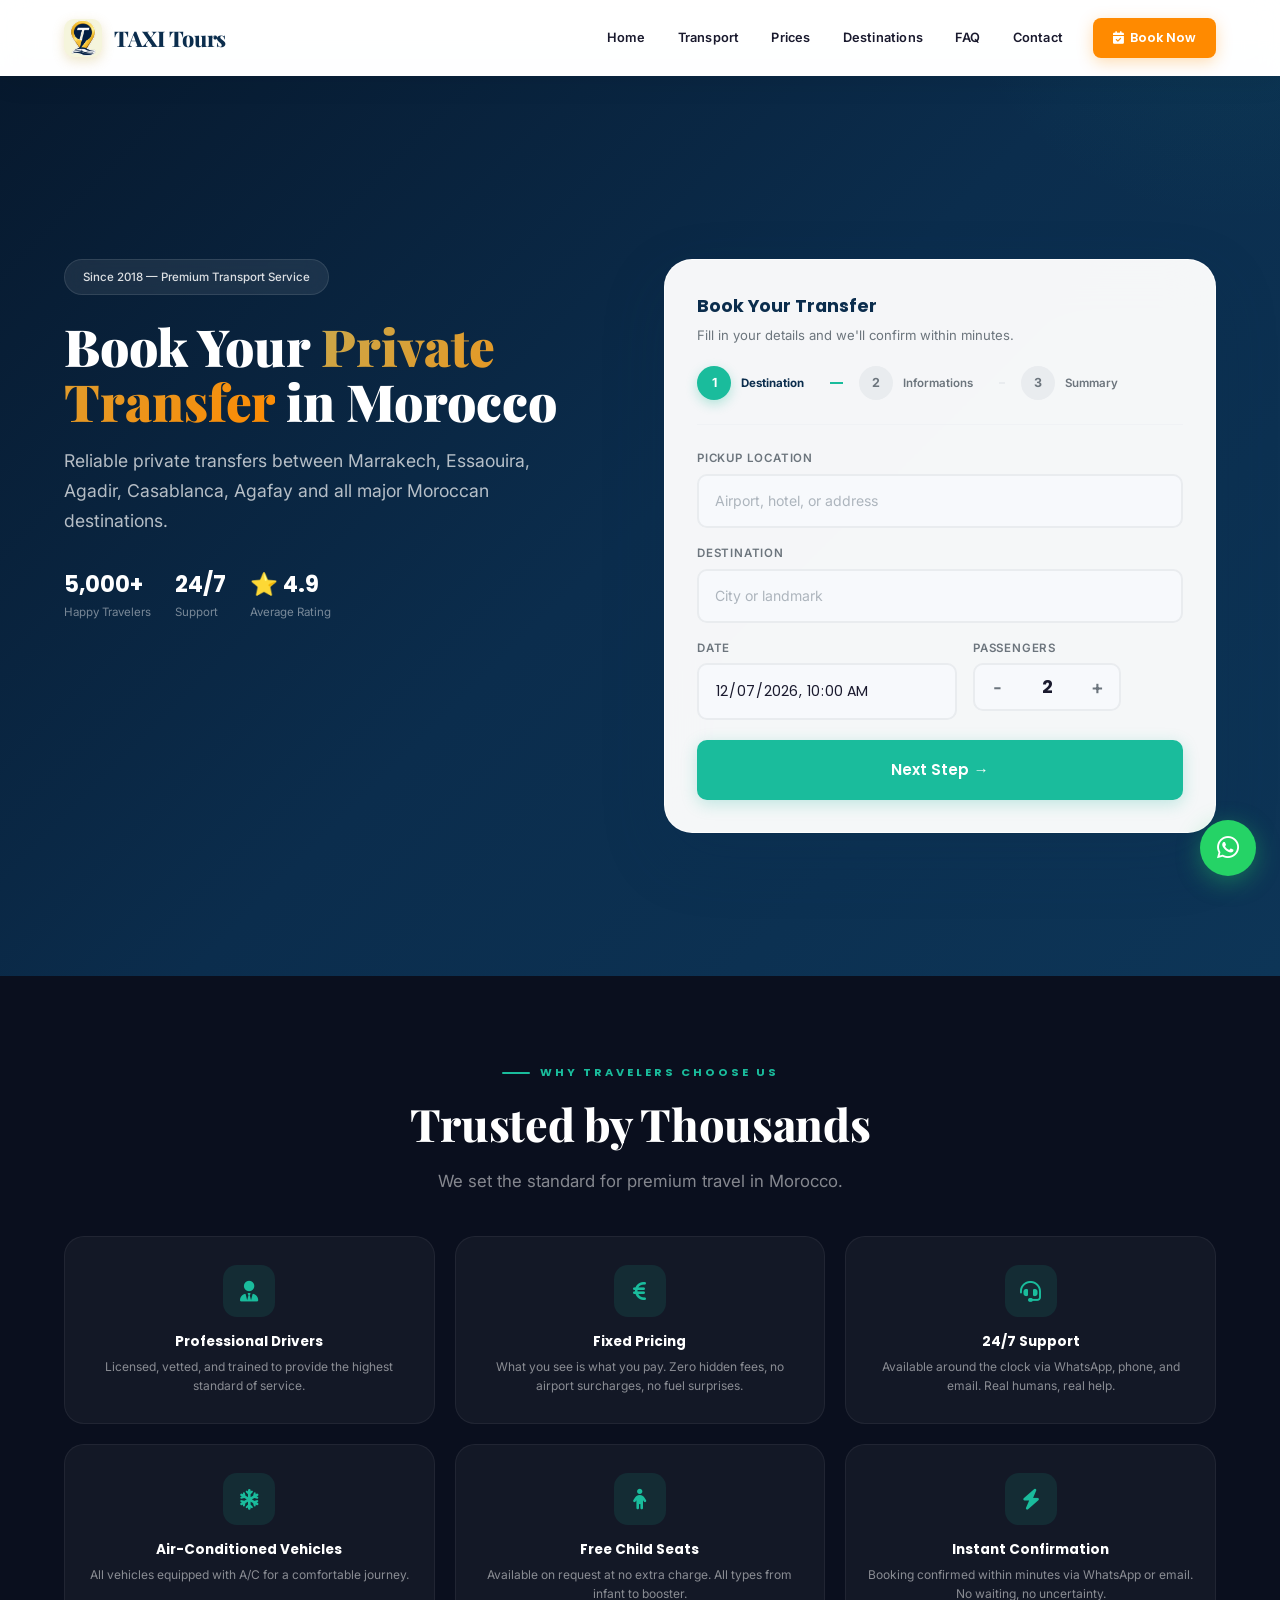
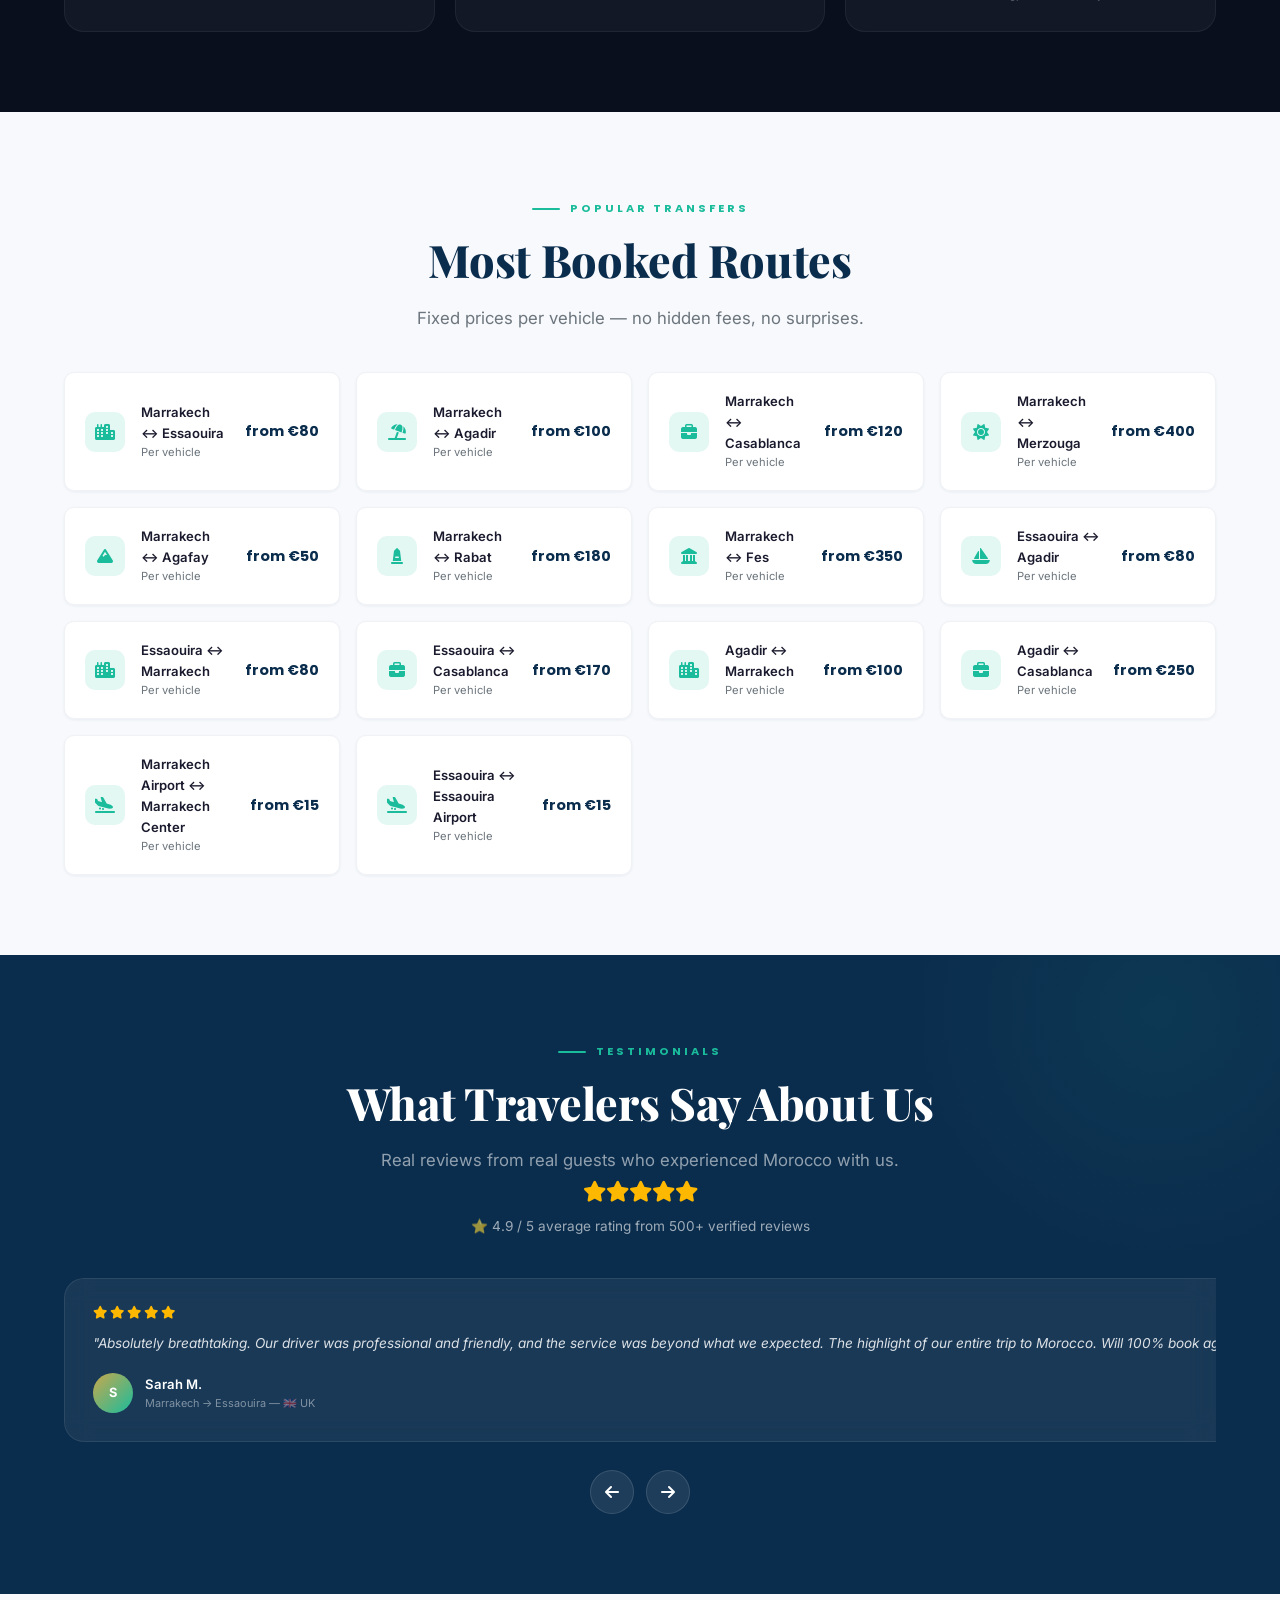
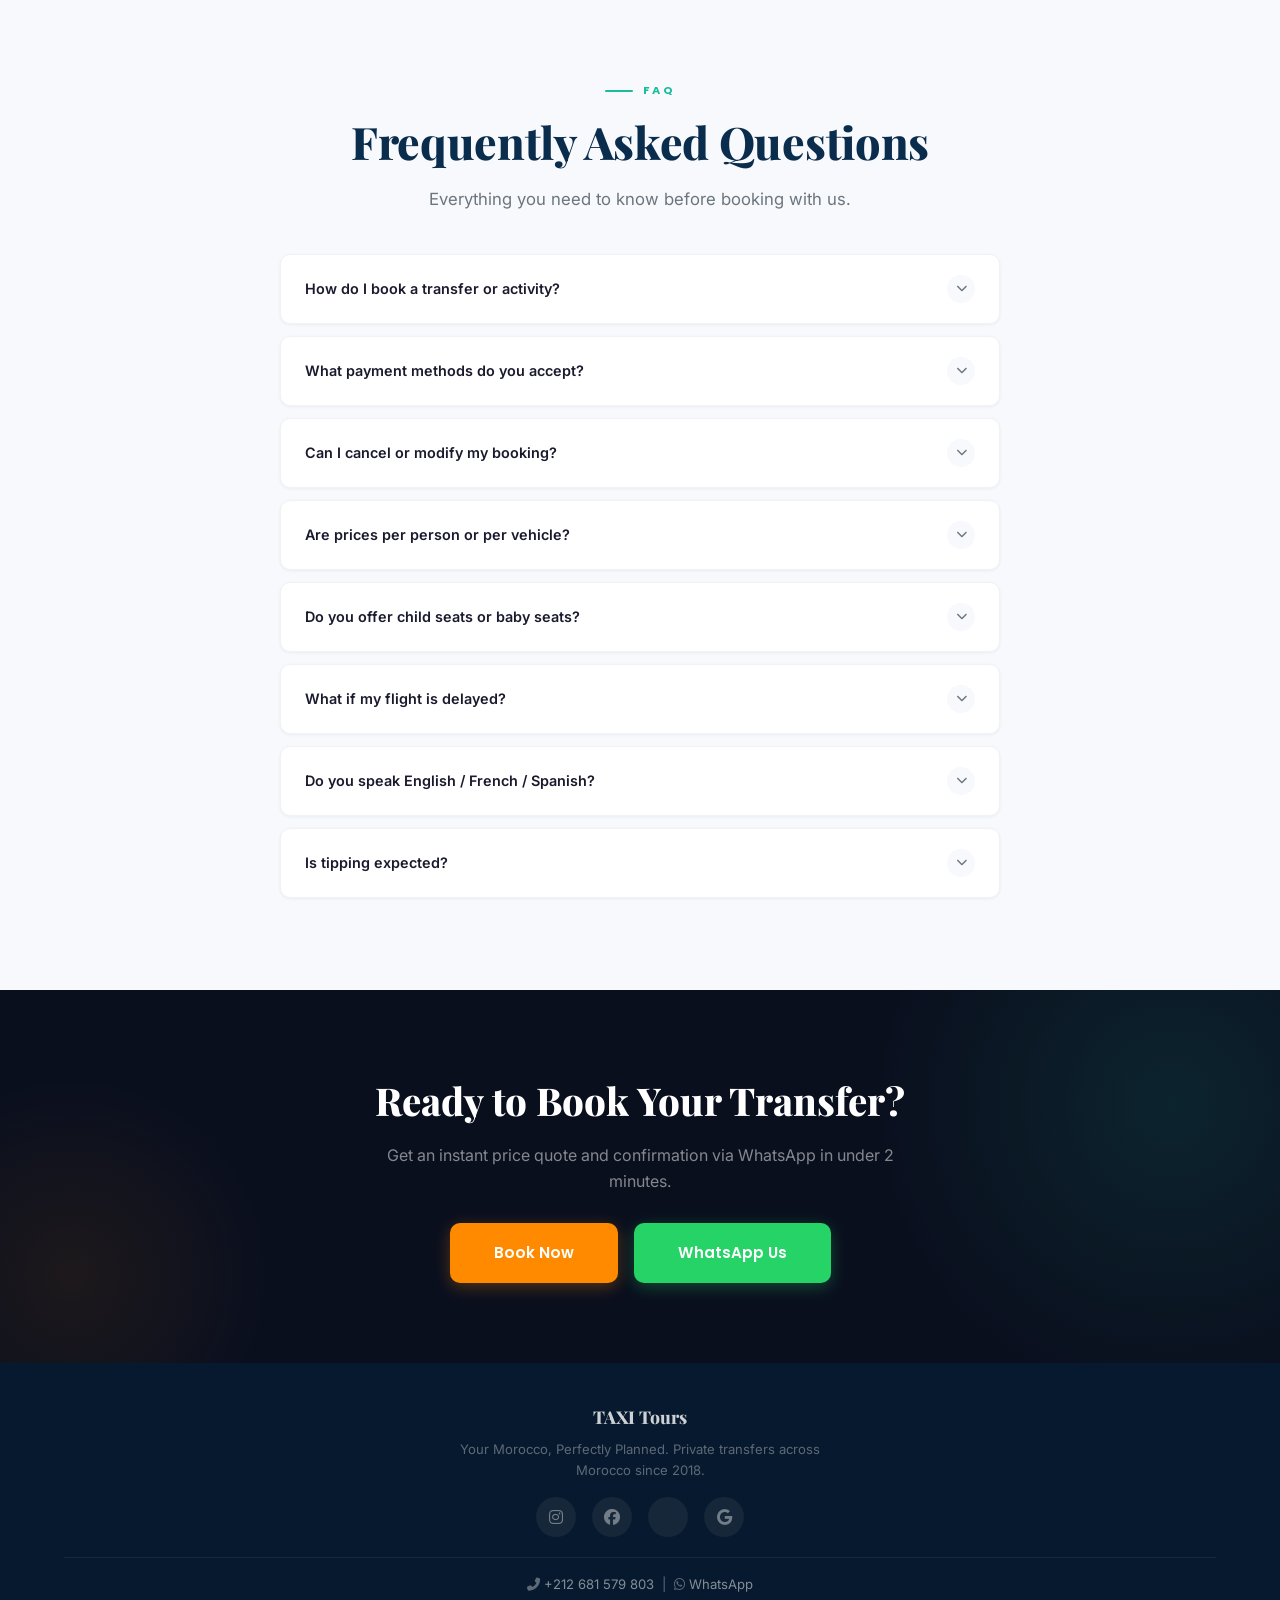
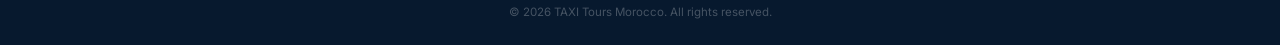
==== commit 8826f7bf: "seo" ====
--- a/book-now/index.html
+++ b/book-now/index.html
@@ -16,6 +16,7 @@
   <link rel="preconnect" href="https://fonts.gstatic.com" crossorigin>
   <link href="https://fonts.googleapis.com/css2?family=Playfair+Display:ital,wght@0,400;0,600;0,700;0,800;0,900;1,400&family=Poppins:wght@400;500;600;700;800&family=Inter:wght@300;400;500;600;700&display=swap" rel="stylesheet">
   <link rel="stylesheet" href="https://cdnjs.cloudflare.com/ajax/libs/font-awesome/6.5.0/css/all.min.css">
+  <link rel="stylesheet" href="../css/style.css">
   <script src="../js/i18n.js"></script>
   <style>
     :root {
@@ -24,6 +25,7 @@
       --cta: #FF8A00; --cta-hover: #e67e00; --cta-light: rgba(255,138,0,0.12);
       --gold: #C9A84C; --gold-light: rgba(201,168,76,0.15);
       --bg: #F7F9FC; --bg-white: #fff; --bg-dark: #0A0F1E;
+      --nav-height: 76px;
       --text: #1a1a2e; --text-muted: #6c757d; --text-light: #fff;
       --border: #e9ecef; --border-light: #f0f2f5;
       --radius: 20px; --radius-sm: 10px; --radius-lg: 28px;
@@ -153,23 +155,8 @@
     .summary-value { color: var(--text); font-weight: 600; text-align: right }
     .summary-price-row .summary-value { color: var(--secondary); font-size: 1.1rem }
 
-    /* ====== HEADER ====== */
-    .lp-header {
-      position: fixed; top: 0; left: 0; right: 0; z-index: 1000;
-      height: 68px; display: flex; align-items: center;
-      background: rgba(255,255,255,0.95); backdrop-filter: blur(16px);
-      box-shadow: 0 4px 30px rgba(0,0,0,0.08)
-    }
-    .lp-header .container { display: flex; align-items: center; justify-content: space-between }
-    .navbar-brand { display: flex; align-items: center; gap: 12px; font-family: var(--font-display); font-weight: 800; font-size: 1.35rem; color: var(--primary); letter-spacing: -0.3px; flex-shrink: 0 }
-    .navbar-brand-icon { width: 38px; height: 38px; background: linear-gradient(135deg, var(--gold), #a8892e); border-radius: 10px; display: flex; align-items: center; justify-content: center; font-size: 1rem; color: var(--primary-dark); box-shadow: 0 4px 12px rgba(201,168,76,0.3); flex-shrink: 0 }
-    .navbar-brand-icon img { width: 24px; height: 24px; filter: brightness(0) invert(1) }
-    .lp-header-phone { display: flex; align-items: center; gap: 8px; font-size: 0.82rem; font-weight: 600; color: var(--text-muted) }
-    .lp-header-phone i { color: var(--secondary) }
-    .navbar-lang { background: var(--bg); border: 1px solid var(--border); border-radius: 6px; padding: 4px 8px; font-size: 0.78rem; font-weight: 600; color: var(--text-muted); cursor: pointer; outline: none }
-    .navbar-lang:hover { border-color: var(--secondary) }
-    .navbar-lang-btn { background: var(--bg); border: 1px solid var(--border); border-radius: 6px; padding: 4px 8px; font-size: 0.78rem; font-weight: 600; color: var(--text-muted); cursor: pointer; display: none }
-    .navbar-lang-btn:hover { border-color: var(--secondary) }
+    /* ====== BOOK NOW PAGE SPECIFIC ====== */
+    .lp-hero { padding-top: calc(var(--nav-height) + 28px) }
 
     /* ====== HERO ====== */
     .lp-hero {
@@ -464,7 +451,6 @@
       .lp-trust-grid { grid-template-columns: repeat(2,1fr); gap: 16px }
       .lp-trust-card { padding: 20px 16px }
       .review-card { min-width: 100% }
-      .lp-header-phone span { display: none }
       .lp-hero-grid { grid-template-columns: 1fr !important; gap: 32px !important; align-items: stretch !important }
       .lp-hero h1 { font-size: clamp(1.75rem,5vw,2.2rem) }
       .lp-hero-stats { justify-content: center }
@@ -516,7 +502,6 @@
       .stepper-value { width: 44px; font-size: 0.95rem }
       .btn { padding: 12px 24px; font-size: 0.82rem; min-height: 44px }
       .btn-lg { padding: 14px 28px; font-size: 0.88rem; min-height: 44px }
-      .lp-header { height: 60px }
       .navbar-brand { font-size: 1.1rem }
       .navbar-brand-icon { width: 30px; height: 30px }
       .navbar-brand-icon img { width: 20px; height: 20px }
@@ -537,7 +522,6 @@
     }
     @media (max-width: 375px) {
       .container { padding: 0 12px }
-      .lp-header { height: 56px }
       .lp-hero { padding: 62px 0 24px }
       .lp-hero h1 { font-size: clamp(1.15rem,5vw,1.3rem) }
       .lp-hero p { font-size: 0.8rem }
@@ -560,12 +544,9 @@
     }
     @media (max-width: 320px) {
       .container { padding: 0 10px }
-      .lp-header { height: 52px }
       .navbar-brand { font-size: 0.88rem; gap: 6px }
       .navbar-brand-icon { width: 24px; height: 24px }
       .navbar-brand-icon img { width: 16px; height: 16px }
-      .lp-header .lp-header-phone span { display: none }
-      .lp-header-phone { font-size: 0.72rem; gap: 4px }
       .btn-sm { padding: 6px 12px; font-size: 0.65rem; min-height: 32px; gap: 4px }
       .lp-hero { padding: 56px 0 20px }
       .lp-hero h1 { font-size: 1.05rem; line-height: 1.15; margin-bottom: 10px }
@@ -617,26 +598,30 @@
 </head>
 <body>
 
-  <!-- ====== MINIMAL HEADER ====== -->
-  <header class="lp-header">
+  <!-- ====== NAVBAR (same as home page) ====== -->
+  <nav class="navbar" id="navbar">
     <div class="container">
-      <a href="#" class="navbar-brand">
+      <a href="../index.html" class="navbar-brand">
         <span class="navbar-brand-icon" style="background: beige !important;">
           <img src="../images/logo-icon.png" alt="" srcset="">
         </span>
-        <span data-i18n="nav.brand">TAXI Tours
-        </span></a>
-      <div style="display:flex;align-items:center;gap:16px">
-        <select class="navbar-lang" data-i18n-aria="aria.lang">
-          <option value="en">EN</option>
-          <option value="fr">FR</option>
-        </select>
-        <button class="navbar-lang-btn" onclick="var s=document.querySelector('.navbar-lang');s.value=s.value==='en'?'fr':'en';s.dispatchEvent(new Event('change'))">EN</button>
-        <a href="tel:+212681579803" class="lp-header-phone"><i class="fas fa-phone-alt"></i> <span>+212 681 579 803</span></a>
-        <a href="https://wa.me/212681579803?text=Hi!%20I'd%20like%20to%20book%20a%20transfer" target="_blank" class="btn btn-whatsapp btn-sm"><i class="fab fa-whatsapp"></i> WhatsApp</a>
+        <span data-i18n="nav.brand">TAXI Tours</span>
+      </a>
+      <div class="navbar-menu" id="navbarMenu">
+        <a href="../index.html#hero" class="navbar-link" data-i18n="nav.home">Home</a>
+        <a href="../index.html#transport" class="navbar-link" data-i18n="nav.transport">Transport</a>
+        <a href="javascript:void(0)" class="navbar-link" onclick="TariffsModal.open()" data-i18n="nav.tariffs">Tarifs</a>
+        <a href="../index.html#destinations" class="navbar-link" data-i18n="nav.destinations">Destinations</a>
+        <a href="../index.html#faq" class="navbar-link" data-i18n="nav.faq">FAQ</a>
+        <a href="../index.html#contact" class="navbar-link" data-i18n="nav.contact">Contact</a>
+        <div class="navbar-cta"><a href="#book-now-hero" class="btn btn-cta btn-sm"><i
+              class="fas fa-calendar-check"></i> <span data-i18n="nav.book">Book Now</span></a></div>
       </div>
+      <div class="navbar-overlay" id="navbarOverlay"></div>
+      <button class="navbar-toggle" id="navbarToggle"
+        data-i18n-aria="aria.toggle"><span></span><span></span><span></span></button>
     </div>
-  </header>
+  </nav>
 
   <!-- ====== HERO + BOOKING FORM ====== -->
   <section class="lp-hero" id="book-now-hero">
@@ -1396,5 +1381,6 @@
 
     });
   </script>
+  <script src="../js/main.js"></script>
 </body>
 </html>
--- a/css/style.css
+++ b/css/style.css
@@ -0,0 +1,2043 @@
+/* =============================================
+   TOREST — Premium Tourism Booking Platform
+   Design System v2.0
+   ============================================= */
+
+@import url('https://fonts.googleapis.com/css2?family=Poppins:wght@400;500;600;700;800;900&family=Inter:wght@300;400;500;600;700&display=swap');
+
+/* ---- Tokens ---- */
+:root {
+  --primary: #0B2D4D;
+  --primary-light: #134074;
+  --primary-lighter: #1a5a8a;
+  --secondary: #1ABC9C;
+  --secondary-dark: #16a085;
+  --secondary-light: rgba(26, 188, 156, 0.12);
+  --cta: #FF8A00;
+  --cta-hover: #e67e00;
+  --cta-light: rgba(255, 138, 0, 0.12);
+  --bg: #F7F9FC;
+  --bg-white: #ffffff;
+  --bg-card: #ffffff;
+  --text: #1a1a2e;
+  --text-muted: #6c757d;
+  --text-light: #ffffff;
+  --border: #e9ecef;
+  --border-light: #f0f2f5;
+  --radius: 16px;
+  --radius-sm: 8px;
+  --radius-lg: 24px;
+  --radius-xl: 32px;
+  --shadow-xs: 0 1px 3px rgba(11, 45, 77, 0.06);
+  --shadow-sm: 0 2px 8px rgba(11, 45, 77, 0.08);
+  --shadow-md: 0 8px 30px rgba(11, 45, 77, 0.10);
+  --shadow-lg: 0 16px 48px rgba(11, 45, 77, 0.14);
+  --shadow-xl: 0 24px 64px rgba(11, 45, 77, 0.18);
+  --shadow-glow-secondary: 0 8px 32px rgba(26, 188, 156, 0.25);
+  --shadow-glow-cta: 0 8px 32px rgba(255, 138, 0, 0.3);
+  --transition: 0.3s cubic-bezier(0.4, 0, 0.2, 1);
+  --transition-slow: 0.5s cubic-bezier(0.4, 0, 0.2, 1);
+  --transition-bounce: 0.4s cubic-bezier(0.34, 1.56, 0.64, 1);
+  --nav-height: 72px;
+  --max-width: 1200px;
+  --font-display: 'Poppins', sans-serif;
+  --font-body: 'Inter', -apple-system, BlinkMacSystemFont, sans-serif;
+  --glass-bg: rgba(255, 255, 255, 0.12);
+  --glass-border: rgba(255, 255, 255, 0.18);
+  --glass-shadow: 0 8px 32px rgba(0, 0, 0, 0.08);
+}
+
+/* ---- Reset ---- */
+*, *::before, *::after { margin: 0; padding: 0; box-sizing: border-box; }
+
+html { scroll-behavior: smooth; font-size: 16px; -webkit-tap-highlight-color: transparent; }
+
+body {
+  font-family: var(--font-body);
+  color: var(--text);
+  background: var(--bg);
+  line-height: 1.6;
+  -webkit-font-smoothing: antialiased;
+  -moz-osx-font-smoothing: grayscale;
+  overflow-x: hidden;
+  padding-top: var(--nav-height);
+}
+
+img { max-width: 100%; height: auto; display: block; }
+a { text-decoration: none; color: inherit; }
+ul { list-style: none; }
+button { cursor: pointer; border: none; background: none; font: inherit; color: inherit; }
+input, select, textarea, button { font: inherit; outline: none; }
+button, input, select, textarea, a { touch-action: manipulation; }
+::selection { background: rgba(26, 188, 156, 0.2); color: var(--primary); }
+
+/* ---- Spacing System (8px scale) ---- */
+.pt-1 { padding-top: 8px; }
+.pt-2 { padding-top: 16px; }
+.pt-3 { padding-top: 24px; }
+.pt-4 { padding-top: 32px; }
+.pt-5 { padding-top: 40px; }
+.pt-6 { padding-top: 48px; }
+.pb-1 { padding-bottom: 8px; }
+.pb-2 { padding-bottom: 16px; }
+.pb-3 { padding-bottom: 24px; }
+.pb-4 { padding-bottom: 32px; }
+.pb-5 { padding-bottom: 40px; }
+.pb-6 { padding-bottom: 48px; }
+.mt-1 { margin-top: 8px; }
+.mt-2 { margin-top: 16px; }
+.mt-3 { margin-top: 24px; }
+.mt-4 { margin-top: 32px; }
+.mt-5 { margin-top: 40px; }
+.mt-6 { margin-top: 48px; }
+.mb-1 { margin-bottom: 8px; }
+.mb-2 { margin-bottom: 16px; }
+.mb-3 { margin-bottom: 24px; }
+.mb-4 { margin-bottom: 32px; }
+.gap-1 { gap: 8px; }
+.gap-2 { gap: 16px; }
+.gap-3 { gap: 24px; }
+.gap-4 { gap: 32px; }
+
+/* ---- Container ---- */
+.container {
+  width: 100%;
+  max-width: var(--max-width);
+  margin: 0 auto;
+  padding: 0 24px;
+}
+
+.container-narrow {
+  max-width: 800px;
+  margin: 0 auto;
+  padding: 0 24px;
+}
+
+.section {
+  padding: 100px 0;
+}
+
+.section-label {
+  display: inline-flex;
+  align-items: center;
+  gap: 8px;
+  font-family: var(--font-display);
+  font-size: 0.7rem;
+  font-weight: 700;
+  text-transform: uppercase;
+  letter-spacing: 2.5px;
+  color: var(--secondary);
+  margin-bottom: 14px;
+}
+
+.section-label::before {
+  content: '';
+  width: 24px;
+  height: 2px;
+  background: var(--secondary);
+  border-radius: 2px;
+}
+
+.section-title {
+  font-family: var(--font-display);
+  font-size: clamp(1.75rem, 4vw, 2.75rem);
+  font-weight: 800;
+  color: var(--primary);
+  line-height: 1.2;
+  margin-bottom: 18px;
+}
+
+.section-subtitle {
+  font-size: 1.05rem;
+  color: var(--text-muted);
+  max-width: 620px;
+  line-height: 1.7;
+}
+
+.text-center { text-align: center; }
+.text-center .section-subtitle { margin-left: auto; margin-right: auto; }
+
+/* ---- Glassmorphism ---- */
+.glass {
+  background: var(--glass-bg);
+  backdrop-filter: blur(16px);
+  -webkit-backdrop-filter: blur(16px);
+  border: 1px solid var(--glass-border);
+  box-shadow: var(--glass-shadow);
+}
+
+.glass-card {
+  background: rgba(255, 255, 255, 0.9);
+  backdrop-filter: blur(20px);
+  -webkit-backdrop-filter: blur(20px);
+  border: 1px solid rgba(255, 255, 255, 0.6);
+  box-shadow: var(--shadow-lg);
+}
+
+/* ---- Buttons ---- */
+.btn {
+  display: inline-flex;
+  align-items: center;
+  justify-content: center;
+  gap: 10px;
+  font-family: var(--font-display);
+  font-weight: 600;
+  font-size: 0.88rem;
+  padding: 14px 32px;
+  border-radius: var(--radius-sm);
+  transition: var(--transition);
+  white-space: nowrap;
+  position: relative;
+  overflow: hidden;
+}
+
+.btn::after {
+  content: '';
+  position: absolute;
+  inset: 0;
+  background: rgba(255, 255, 255, 0.1);
+  opacity: 0;
+  transition: opacity 0.3s;
+}
+
+.btn:hover::after { opacity: 1; }
+.btn:active { transform: scale(0.97); }
+
+.btn-primary {
+  background: var(--primary);
+  color: var(--text-light);
+  box-shadow: 0 4px 16px rgba(11, 45, 77, 0.2);
+}
+
+.btn-primary:hover {
+  background: var(--primary-light);
+  transform: translateY(-2px);
+  box-shadow: 0 8px 28px rgba(11, 45, 77, 0.3);
+}
+
+.btn-secondary {
+  background: var(--secondary);
+  color: var(--text-light);
+  box-shadow: 0 4px 16px rgba(26, 188, 156, 0.25);
+}
+
+.btn-secondary:hover {
+  background: var(--secondary-dark);
+  transform: translateY(-2px);
+  box-shadow: var(--shadow-glow-secondary);
+}
+
+.btn-cta {
+  background: var(--cta);
+  color: var(--text-light);
+  box-shadow: 0 4px 16px rgba(255, 138, 0, 0.3);
+}
+
+.btn-cta:hover {
+  background: var(--cta-hover);
+  transform: translateY(-2px);
+  box-shadow: var(--shadow-glow-cta);
+}
+
+.btn-outline {
+  background: transparent;
+  border: 2px solid rgba(255, 255, 255, 0.4);
+  color: var(--text-light);
+}
+
+.btn-outline:hover {
+  background: rgba(255, 255, 255, 0.12);
+  border-color: rgba(255, 255, 255, 0.7);
+  transform: translateY(-2px);
+}
+
+.btn-outline-primary {
+  background: transparent;
+  border: 2px solid var(--primary);
+  color: var(--primary);
+}
+
+.btn-outline-primary:hover {
+  background: var(--primary);
+  color: var(--text-light);
+  transform: translateY(-2px);
+}
+
+.btn-whatsapp {
+  background: #25D366;
+  color: white;
+  box-shadow: 0 4px 16px rgba(37, 211, 102, 0.3);
+}
+
+.btn-whatsapp:hover {
+  background: #20bd5d;
+  transform: translateY(-2px);
+  box-shadow: 0 8px 28px rgba(37, 211, 102, 0.35);
+}
+
+.btn-ghost {
+  background: transparent;
+  color: var(--text-muted);
+}
+
+.btn-ghost:hover {
+  background: var(--bg);
+  color: var(--text);
+}
+
+.btn-sm { padding: 10px 20px; font-size: 0.8rem; border-radius: 6px; }
+.btn-lg { padding: 18px 40px; font-size: 1rem; }
+.btn-block { width: 100%; justify-content: center; }
+.btn-icon { width: 44px; height: 44px; padding: 0; border-radius: 50%; }
+
+.btn-glow {
+  animation: btnGlow 2s ease-in-out infinite;
+}
+
+@keyframes btnGlow {
+  0%, 100% { box-shadow: 0 4px 16px rgba(255, 138, 0, 0.3); }
+  50% { box-shadow: 0 4px 32px rgba(255, 138, 0, 0.5); }
+}
+
+/* ---- Navigation ---- */
+.navbar {
+  position: fixed;
+  top: 0;
+  left: 0;
+  right: 0;
+  z-index: 1000;
+  height: var(--nav-height);
+  display: flex;
+  align-items: center;
+  transition: background 0.4s cubic-bezier(0.4, 0, 0.2, 1),
+              box-shadow 0.4s cubic-bezier(0.4, 0, 0.2, 1);
+  background: rgba(255, 255, 255, 0.9);
+  -webkit-backdrop-filter: blur(16px);
+  backdrop-filter: blur(16px);
+  box-shadow: 0 4px 30px rgba(0, 0, 0, 0.08);
+}
+
+.navbar .container {
+  display: flex;
+  align-items: center;
+  justify-content: space-between;
+  height: 100%;
+}
+
+.navbar-brand {
+  display: flex;
+  align-items: center;
+  gap: 12px;
+  font-family: var(--font-display);
+  font-weight: 800;
+  font-size: 1.35rem;
+  color: var(--primary);
+  letter-spacing: -0.3px;
+  flex-shrink: 0;
+}
+
+.navbar-brand-icon {
+  width: 38px;
+  height: 38px;
+  background: linear-gradient(135deg, var(--gold), #a8892e);
+  border-radius: 10px;
+  display: flex;
+  align-items: center;
+  justify-content: center;
+  font-size: 1rem;
+  color: var(--primary-dark);
+  box-shadow: 0 4px 12px rgba(201, 168, 76, 0.3);
+  flex-shrink: 0;
+}
+
+.navbar-menu {
+  display: flex;
+  align-items: center;
+  gap: 4px;
+}
+
+.navbar-link {
+  position: relative;
+  font-size: 0.8rem;
+  font-weight: 600;
+  color: var(--text);
+  padding: 8px 14px;
+  border-radius: var(--radius-sm);
+  transition: color 0.3s ease, background 0.3s ease;
+  letter-spacing: 0.2px;
+}
+
+.navbar-link::before {
+  content: '';
+  position: absolute;
+  inset: 0;
+  border-radius: var(--radius-sm);
+  background: var(--bg);
+  opacity: 0;
+  transform: scale(0.92);
+  transition: opacity 0.3s ease, transform 0.3s ease;
+}
+
+.navbar-link:hover::before {
+  opacity: 1;
+  transform: scale(1);
+}
+
+.navbar-link:hover {
+  color: var(--primary);
+}
+
+.navbar-link::after {
+  content: '';
+  position: absolute;
+  bottom: 3px;
+  left: 50%;
+  transform: translateX(-50%) scaleX(0);
+  width: 18px;
+  height: 2.5px;
+  background: var(--gold);
+  border-radius: 3px;
+  transition: transform 0.35s cubic-bezier(0.34, 1.56, 0.64, 1);
+}
+
+.navbar-link.active {
+  color: var(--primary-dark);
+}
+
+.navbar-link.active::after {
+  transform: translateX(-50%) scaleX(1);
+}
+
+.navbar-cta {
+  margin-left: 12px;
+}
+
+.navbar-cta .btn {
+  gap: 6px;
+}
+
+.navbar-overlay {
+  display: none;
+}
+
+.navbar-toggle {
+  display: none;
+  flex-direction: column;
+  gap: 5px;
+  padding: 6px;
+  cursor: pointer;
+  z-index: 1001;
+  background: none;
+  border: none;
+}
+
+.navbar-toggle span {
+  display: block;
+  width: 24px;
+  height: 2.5px;
+  background: var(--primary);
+  border-radius: 3px;
+  transition: transform 0.35s cubic-bezier(0.34, 1.56, 0.64, 1),
+              opacity 0.25s ease,
+              background 0.3s ease;
+}
+
+.navbar-toggle.active span:nth-child(1) {
+  transform: rotate(45deg) translate(5px, 5px);
+}
+
+.navbar-toggle.active span:nth-child(2) {
+  opacity: 0;
+  transform: translateX(-10px);
+}
+
+.navbar-toggle.active span:nth-child(3) {
+  transform: rotate(-45deg) translate(5px, -5px);
+}
+
+/* ---- Hero Slider ---- */
+.hero {
+  position: relative;
+  min-height: 100vh;
+  display: flex;
+  align-items: center;
+  overflow: hidden;
+}
+
+.hero-slider {
+  position: absolute;
+  inset: 0;
+}
+
+.hero-slide {
+  position: absolute;
+  inset: 0;
+  background-size: cover;
+  background-position: center;
+  opacity: 0;
+  transition: opacity 1.5s ease-in-out;
+  transform: scale(1.05);
+}
+
+.hero-slide.active {
+  opacity: 1;
+}
+
+.hero-overlay {
+  position: absolute;
+  inset: 0;
+  background: linear-gradient(
+    135deg,
+    rgba(11, 45, 77, 0.82) 0%,
+    rgba(11, 45, 77, 0.55) 50%,
+    rgba(11, 45, 77, 0.3) 100%
+  );
+  z-index: 1;
+}
+
+.hero-content {
+  position: relative;
+  z-index: 2;
+  width: 100%;
+  padding: 140px 0 100px;
+}
+
+.hero-badge {
+  display: inline-flex;
+  align-items: center;
+  gap: 10px;
+  background: rgba(255, 255, 255, 0.12);
+  backdrop-filter: blur(12px);
+  border: 1px solid rgba(255, 255, 255, 0.15);
+  padding: 8px 20px;
+  border-radius: 50px;
+  font-size: 0.8rem;
+  font-weight: 500;
+  color: rgba(255, 255, 255, 0.95);
+  margin-bottom: 28px;
+  animation: fadeUp 0.7s ease-out;
+}
+
+.hero-badge-dot {
+  width: 8px;
+  height: 8px;
+  background: var(--secondary);
+  border-radius: 50%;
+  animation: pulse-dot 2s infinite;
+}
+
+@keyframes pulse-dot {
+  0%, 100% { opacity: 1; transform: scale(1); }
+  50% { opacity: 0.5; transform: scale(0.8); }
+}
+
+.hero-title {
+  font-family: var(--font-display);
+  font-size: clamp(2.5rem, 6.5vw, 5rem);
+  font-weight: 900;
+  color: var(--text-light);
+  line-height: 1.05;
+  margin-bottom: 20px;
+  animation: fadeUp 0.7s ease-out 0.1s both;
+}
+
+.hero-title span {
+  background: linear-gradient(135deg, var(--secondary) 0%, var(--cta) 100%);
+  -webkit-background-clip: text;
+  -webkit-text-fill-color: transparent;
+  background-clip: text;
+}
+
+.hero-text {
+  font-size: clamp(1rem, 2vw, 1.2rem);
+  color: rgba(255, 255, 255, 0.8);
+  max-width: 560px;
+  line-height: 1.7;
+  margin-bottom: 36px;
+  animation: fadeUp 0.7s ease-out 0.2s both;
+}
+
+.hero-actions {
+  display: flex;
+  gap: 16px;
+  flex-wrap: wrap;
+  animation: fadeUp 0.7s ease-out 0.3s both;
+}
+
+.hero-stats {
+  display: flex;
+  gap: 48px;
+  margin-top: 64px;
+  animation: fadeUp 0.7s ease-out 0.4s both;
+}
+
+.hero-stat-value {
+  font-family: var(--font-display);
+  font-size: 1.75rem;
+  font-weight: 700;
+  color: var(--text-light);
+  line-height: 1;
+}
+
+.hero-stat-label {
+  font-size: 0.8rem;
+  color: rgba(255, 255, 255, 0.6);
+  margin-top: 4px;
+}
+
+/* ---- Slider Navigation ---- */
+.slider-nav {
+  position: absolute;
+  bottom: 40px;
+  left: 50%;
+  transform: translateX(-50%);
+  display: flex;
+  gap: 10px;
+  z-index: 3;
+}
+
+.slider-dot {
+  width: 10px;
+  height: 10px;
+  border-radius: 50%;
+  background: rgba(255, 255, 255, 0.3);
+  border: none;
+  cursor: pointer;
+  transition: var(--transition);
+  padding: 0;
+}
+
+.slider-dot.active {
+  background: var(--secondary);
+  width: 32px;
+  border-radius: 5px;
+}
+
+/* ---- Smart Booking Flow ---- */
+.booking-flow {
+  position: relative;
+  z-index: 3;
+  margin-top: -80px;
+}
+
+.flow-card {
+  background: var(--bg-white);
+  border-radius: var(--radius-lg);
+  box-shadow: var(--shadow-xl);
+  overflow: hidden;
+}
+
+.flow-header {
+  padding: 28px 32px 0;
+}
+
+.flow-title {
+  font-family: var(--font-display);
+  font-size: 1.15rem;
+  font-weight: 700;
+  color: var(--primary);
+}
+
+.flow-steps {
+  display: flex;
+  align-items: center;
+  gap: 0;
+  padding: 24px 32px;
+  border-bottom: 1px solid var(--border-light);
+}
+
+.flow-step {
+  display: flex;
+  align-items: center;
+  gap: 10px;
+  flex: 1;
+  position: relative;
+}
+
+.flow-step:not(:last-child)::after {
+  content: '';
+  flex: 1;
+  height: 2px;
+  background: var(--border);
+  margin: 0 16px;
+  transition: var(--transition);
+}
+
+.flow-step.completed:not(:last-child)::after {
+  background: var(--secondary);
+}
+
+.flow-step.active:not(:last-child)::after {
+  background: var(--secondary);
+}
+
+.flow-step-number {
+  width: 32px;
+  height: 32px;
+  border-radius: 50%;
+  background: var(--border);
+  display: flex;
+  align-items: center;
+  justify-content: center;
+  font-size: 0.75rem;
+  font-weight: 700;
+  color: var(--text-muted);
+  transition: var(--transition);
+  flex-shrink: 0;
+}
+
+.flow-step.active .flow-step-number {
+  background: var(--secondary);
+  color: white;
+  box-shadow: 0 4px 12px rgba(26, 188, 156, 0.3);
+}
+
+.flow-step.completed .flow-step-number {
+  background: var(--secondary);
+  color: white;
+}
+
+.flow-step-label {
+  font-size: 0.75rem;
+  font-weight: 600;
+  color: var(--text-muted);
+  white-space: nowrap;
+  transition: var(--transition);
+}
+
+.flow-step.active .flow-step-label {
+  color: var(--primary);
+}
+
+.flow-step.completed .flow-step-label {
+  color: var(--secondary);
+}
+
+.flow-body {
+  padding: 32px;
+}
+
+.flow-step-content {
+  display: none;
+  animation: fadeIn 0.4s ease-out;
+}
+
+.flow-step-content.active {
+  display: block;
+}
+
+@keyframes fadeIn {
+  from { opacity: 0; transform: translateY(12px); }
+  to { opacity: 1; transform: translateY(0); }
+}
+
+/* Step 1: Service Selection */
+.service-options {
+  display: grid;
+  grid-template-columns: 1fr 1fr;
+  gap: 20px;
+}
+
+.service-option {
+  position: relative;
+  padding: 36px 24px;
+  border: 2px solid var(--border);
+  border-radius: var(--radius);
+  text-align: center;
+  cursor: pointer;
+  transition: var(--transition);
+  background: var(--bg);
+}
+
+.service-option:hover {
+  border-color: var(--secondary);
+  background: rgba(26, 188, 156, 0.04);
+}
+
+.service-option.selected {
+  border-color: var(--secondary);
+  background: rgba(26, 188, 156, 0.06);
+  box-shadow: 0 0 0 4px rgba(26, 188, 156, 0.1);
+}
+
+.service-option-icon {
+  width: 64px;
+  height: 64px;
+  margin: 0 auto 16px;
+  background: var(--bg);
+  border-radius: 16px;
+  display: flex;
+  align-items: center;
+  justify-content: center;
+  font-size: 1.6rem;
+  transition: var(--transition);
+}
+
+.service-option.selected .service-option-icon {
+  background: var(--secondary-light);
+}
+
+.service-option-title {
+  font-family: var(--font-display);
+  font-size: 1.05rem;
+  font-weight: 700;
+  color: var(--primary);
+  margin-bottom: 6px;
+}
+
+.service-option-desc {
+  font-size: 0.82rem;
+  color: var(--text-muted);
+  line-height: 1.5;
+}
+
+.service-option-check {
+  position: absolute;
+  top: 12px;
+  right: 12px;
+  width: 24px;
+  height: 24px;
+  border-radius: 50%;
+  background: var(--border);
+  display: flex;
+  align-items: center;
+  justify-content: center;
+  font-size: 0.65rem;
+  color: white;
+  transition: var(--transition);
+}
+
+.service-option.selected .service-option-check {
+  background: var(--secondary);
+}
+
+/* Step 2: Form Styling */
+.form-grid {
+  display: grid;
+  grid-template-columns: 1fr 1fr;
+  gap: 18px;
+}
+
+.form-group {
+  display: flex;
+  flex-direction: column;
+  gap: 6px;
+}
+
+.form-group.full {
+  grid-column: 1 / -1;
+}
+
+.form-label {
+  font-size: 0.78rem;
+  font-weight: 600;
+  text-transform: uppercase;
+  letter-spacing: 0.8px;
+  color: var(--text-muted);
+}
+
+.form-input {
+  width: 100%;
+  padding: 14px 16px;
+  border: 2px solid var(--border);
+  border-radius: var(--radius-sm);
+  font-size: 0.9rem;
+  color: var(--text);
+  background: var(--bg);
+  transition: var(--transition);
+}
+
+.form-input:focus {
+  border-color: var(--secondary);
+  background: white;
+  box-shadow: 0 0 0 4px rgba(26, 188, 156, 0.1);
+}
+
+.form-input::placeholder {
+  color: #adb5bd;
+}
+
+.form-input.error {
+  border-color: #e74c3c;
+  box-shadow: 0 0 0 4px rgba(231, 76, 60, 0.1);
+}
+
+.form-desc {
+  font-size: 0.78rem;
+  color: var(--text-muted);
+  line-height: 1.4;
+  margin-top: 2px;
+}
+
+/* Passenger Stepper */
+.stepper {
+  display: flex;
+  align-items: center;
+  gap: 0;
+  background: var(--bg);
+  border: 2px solid var(--border);
+  border-radius: var(--radius-sm);
+  overflow: hidden;
+  width: fit-content;
+}
+
+.stepper-btn {
+  width: 44px;
+  height: 44px;
+  display: flex;
+  align-items: center;
+  justify-content: center;
+  font-size: 1.2rem;
+  font-weight: 600;
+  color: var(--text-muted);
+  transition: var(--transition);
+  background: transparent;
+  touch-action: manipulation;
+  -webkit-touch-callout: none;
+  user-select: none;
+}
+
+.stepper-btn:hover {
+  background: var(--secondary-light);
+  color: var(--secondary);
+}
+
+.stepper-value {
+  width: 56px;
+  text-align: center;
+  font-weight: 700;
+  font-size: 1rem;
+  color: var(--text);
+  font-family: var(--font-display);
+}
+
+/* Vehicle Type Selector in Form */
+.vehicle-selector {
+  display: grid;
+  grid-template-columns: repeat(4, 1fr);
+  gap: 10px;
+}
+
+.vehicle-option {
+  height: 140px;
+  background-size: cover;
+  background-position: center;
+  border: 2px solid var(--border);
+  border-radius: var(--radius-sm);
+  cursor: pointer;
+  transition: var(--transition);
+  position: relative;
+  overflow: hidden;
+}
+
+.vehicle-option::before {
+  content: '';
+  position: absolute;
+  inset: 0;
+  background: linear-gradient(transparent 40%, rgba(0,0,0,0.75));
+  pointer-events: none;
+}
+
+.vehicle-option:hover {
+  border-color: var(--secondary);
+}
+
+.vehicle-option.selected {
+  border-color: var(--secondary);
+  box-shadow: 0 0 0 3px rgba(26, 188, 156, 0.1);
+}
+
+.vehicle-option-info {
+  position: absolute;
+  bottom: 0;
+  left: 0;
+  right: 0;
+  padding: 10px 12px;
+  z-index: 1;
+}
+
+.vehicle-option-name {
+  font-size: 0.78rem;
+  font-weight: 700;
+  color: #fff;
+  margin-bottom: 1px;
+}
+
+.vehicle-option-price {
+  font-size: 0.68rem;
+  color: rgba(255, 255, 255, 0.85);
+}
+
+/* Step 3: Summary */
+.summary-card {
+  background: var(--bg);
+  border-radius: var(--radius);
+  padding: 28px;
+}
+
+.summary-row {
+  display: flex;
+  justify-content: space-between;
+  align-items: center;
+  padding: 14px 0;
+  border-bottom: 1px solid var(--border-light);
+}
+
+.summary-row:last-child {
+  border-bottom: none;
+}
+
+.summary-label {
+  display: flex;
+  align-items: center;
+  gap: 10px;
+  font-size: 0.88rem;
+  color: var(--text-muted);
+}
+
+.summary-label i {
+  width: 20px;
+  color: var(--secondary);
+}
+
+.summary-value {
+  font-weight: 600;
+  font-size: 0.9rem;
+  color: var(--text);
+  text-align: right;
+}
+
+.summary-total {
+  background: var(--primary);
+  color: white;
+  border-radius: var(--radius-sm);
+  padding: 18px 24px;
+  display: flex;
+  justify-content: space-between;
+  align-items: center;
+  margin-top: 16px;
+}
+
+.summary-total-label {
+  font-size: 0.85rem;
+  opacity: 0.8;
+}
+
+.summary-total-value {
+  font-family: var(--font-display);
+  font-size: 1.5rem;
+  font-weight: 800;
+}
+
+/* Step 4: Confirm */
+.confirm-grid {
+  display: grid;
+  grid-template-columns: 1fr 1fr;
+  gap: 16px;
+}
+
+.confirm-card {
+  padding: 24px;
+  border: 2px solid var(--border);
+  border-radius: var(--radius);
+  text-align: center;
+  cursor: pointer;
+  transition: var(--transition);
+  background: var(--bg);
+}
+
+.confirm-card:hover {
+  border-color: var(--secondary);
+  transform: translateY(-2px);
+  box-shadow: var(--shadow-md);
+}
+
+.confirm-card-icon {
+  font-size: 2rem;
+  margin-bottom: 12px;
+}
+
+.confirm-card-title {
+  font-family: var(--font-display);
+  font-size: 1rem;
+  font-weight: 700;
+  color: var(--primary);
+  margin-bottom: 4px;
+}
+
+.confirm-card-desc {
+  font-size: 0.8rem;
+  color: var(--text-muted);
+}
+
+/* ---- Vehicle Fleet Cards ---- */
+.section-header {
+  margin-bottom: 48px;
+}
+
+.vehicles-grid {
+  display: grid;
+  grid-template-columns: repeat(auto-fit, minmax(270px, 1fr));
+  gap: 24px;
+}
+
+.vehicle-card {
+  background: var(--bg-white);
+  border-radius: var(--radius);
+  overflow: hidden;
+  box-shadow: var(--shadow-sm);
+  transition: var(--transition-bounce);
+  cursor: pointer;
+  position: relative;
+}
+
+.vehicle-card:hover {
+  transform: translateY(-10px);
+  box-shadow: var(--shadow-xl);
+}
+
+.vehicle-card-image {
+  height: 200px;
+  background-size: cover;
+  background-position: center;
+  position: relative;
+  overflow: hidden;
+}
+
+.vehicle-card-badge {
+  position: absolute;
+  top: 14px;
+  right: 14px;
+  background: var(--cta);
+  color: white;
+  font-size: 0.65rem;
+  font-weight: 700;
+  text-transform: uppercase;
+  letter-spacing: 0.5px;
+  padding: 6px 14px;
+  border-radius: 50px;
+  box-shadow: 0 4px 12px rgba(255, 138, 0, 0.3);
+}
+
+.vehicle-card-body {
+  padding: 24px;
+}
+
+.vehicle-card-name {
+  font-family: var(--font-display);
+  font-size: 1.1rem;
+  font-weight: 700;
+  color: var(--primary);
+  margin-bottom: 6px;
+}
+
+.vehicle-card-desc {
+  font-size: 0.83rem;
+  color: var(--text-muted);
+  line-height: 1.6;
+  margin-bottom: 14px;
+}
+
+.vehicle-card-features {
+  display: flex;
+  flex-wrap: wrap;
+  gap: 6px;
+  margin-bottom: 18px;
+}
+
+.vehicle-card-feature {
+  display: inline-flex;
+  align-items: center;
+  gap: 4px;
+  font-size: 0.7rem;
+  color: var(--text-muted);
+  padding: 4px 12px;
+  background: var(--bg);
+  border-radius: 50px;
+}
+
+.vehicle-card-footer {
+  display: flex;
+  align-items: center;
+  justify-content: space-between;
+  padding-top: 16px;
+  border-top: 1px solid var(--border-light);
+}
+
+.vehicle-card-price {
+  font-family: var(--font-display);
+  font-size: 1.3rem;
+  font-weight: 800;
+  color: var(--primary);
+}
+
+.vehicle-card-price .price-from {
+  font-size: 0.78rem;
+  font-weight: 400;
+  color: var(--text-muted);
+}
+
+/* ---- Destinations ---- */
+.destinations-grid {
+  display: grid;
+  grid-template-columns: repeat(auto-fit, minmax(220px, 1fr));
+  gap: 20px;
+}
+
+.destination-card {
+  position: relative;
+  border-radius: var(--radius);
+  overflow: hidden;
+  height: 320px;
+  cursor: pointer;
+  box-shadow: var(--shadow-sm);
+  transition: var(--transition-bounce);
+}
+
+.destination-card:hover {
+  transform: translateY(-8px);
+  box-shadow: var(--shadow-xl);
+}
+
+.destination-card-image {
+  position: absolute;
+  inset: 0;
+  background-size: cover;
+  background-position: center;
+  transition: transform 0.6s ease;
+}
+
+.destination-card:hover .destination-card-image {
+  transform: scale(1.08);
+}
+
+.destination-card-overlay {
+  position: absolute;
+  inset: 0;
+  background: linear-gradient(
+    to top,
+    rgba(11, 45, 77, 0.85) 0%,
+    rgba(11, 45, 77, 0.2) 50%,
+    transparent 100%
+  );
+  z-index: 1;
+}
+
+.destination-card-body {
+  position: absolute;
+  bottom: 0;
+  left: 0;
+  right: 0;
+  padding: 24px;
+  z-index: 2;
+}
+
+.destination-card-name {
+  font-family: var(--font-display);
+  font-size: 1.2rem;
+  font-weight: 700;
+  color: var(--text-light);
+  margin-bottom: 4px;
+}
+
+.destination-card-desc {
+  font-size: 0.8rem;
+  color: rgba(255, 255, 255, 0.7);
+  line-height: 1.5;
+  display: -webkit-box;
+  -webkit-line-clamp: 2;
+  -webkit-box-orient: vertical;
+  overflow: hidden;
+}
+
+.destination-card-tours {
+  display: inline-flex;
+  align-items: center;
+  gap: 6px;
+  margin-top: 12px;
+  font-size: 0.72rem;
+  font-weight: 600;
+  color: var(--secondary);
+  text-transform: uppercase;
+  letter-spacing: 0.5px;
+}
+
+/* ---- Reviews Carousel ---- */
+.reviews-section {
+  background: var(--primary);
+  position: relative;
+  overflow: hidden;
+}
+
+.reviews-section::before {
+  content: '';
+  position: absolute;
+  top: -30%;
+  right: -10%;
+  width: 500px;
+  height: 500px;
+  background: radial-gradient(circle, rgba(26, 188, 156, 0.1), transparent 70%);
+  border-radius: 50%;
+  pointer-events: none;
+}
+
+.reviews-section .section-title {
+  color: var(--text-light);
+}
+
+.reviews-section .section-subtitle {
+  color: rgba(255, 255, 255, 0.6);
+}
+
+.reviews-carousel {
+  position: relative;
+  margin-top: 48px;
+  overflow: hidden;
+}
+
+.reviews-track {
+  display: flex;
+  gap: 24px;
+  transition: transform 0.5s cubic-bezier(0.4, 0, 0.2, 1);
+}
+
+.review-card {
+  min-width: calc(33.333% - 16px);
+  background: rgba(255, 255, 255, 0.08);
+  backdrop-filter: blur(12px);
+  border: 1px solid rgba(255, 255, 255, 0.1);
+  border-radius: var(--radius);
+  padding: 28px;
+  flex-shrink: 0;
+}
+
+.review-card-stars {
+  display: flex;
+  gap: 3px;
+  color: #FFB800;
+  font-size: 0.85rem;
+  margin-bottom: 14px;
+}
+
+.review-card-text {
+  font-size: 0.88rem;
+  color: rgba(255, 255, 255, 0.85);
+  line-height: 1.7;
+  margin-bottom: 18px;
+  font-style: italic;
+}
+
+.review-card-author {
+  display: flex;
+  align-items: center;
+  gap: 12px;
+}
+
+.review-card-avatar {
+  width: 40px;
+  height: 40px;
+  border-radius: 50%;
+  background: var(--secondary);
+  display: flex;
+  align-items: center;
+  justify-content: center;
+  font-weight: 700;
+  font-size: 0.85rem;
+  color: white;
+  flex-shrink: 0;
+}
+
+.review-card-name {
+  font-size: 0.85rem;
+  font-weight: 600;
+  color: var(--text-light);
+}
+
+.review-card-role {
+  font-size: 0.72rem;
+  color: rgba(255, 255, 255, 0.5);
+}
+
+.reviews-controls {
+  display: flex;
+  justify-content: center;
+  gap: 12px;
+  margin-top: 32px;
+}
+
+.review-btn {
+  width: 44px;
+  height: 44px;
+  border-radius: 50%;
+  background: rgba(255, 255, 255, 0.1);
+  border: 1px solid rgba(255, 255, 255, 0.15);
+  color: white;
+  display: flex;
+  align-items: center;
+  justify-content: center;
+  font-size: 1rem;
+  transition: var(--transition);
+  cursor: pointer;
+}
+
+.review-btn:hover {
+  background: rgba(255, 255, 255, 0.2);
+  transform: scale(1.05);
+}
+
+/* ---- Trust Section ---- */
+.trust-grid {
+  display: grid;
+  grid-template-columns: repeat(4, 1fr);
+  gap: 24px;
+}
+
+.trust-card {
+  text-align: center;
+  padding: 36px 20px;
+  background: var(--bg-white);
+  border-radius: var(--radius);
+  box-shadow: var(--shadow-xs);
+  transition: var(--transition);
+  border: 1px solid var(--border-light);
+}
+
+.trust-card:hover {
+  transform: translateY(-4px);
+  box-shadow: var(--shadow-md);
+  border-color: var(--secondary);
+}
+
+.trust-card-icon {
+  width: 56px;
+  height: 56px;
+  margin: 0 auto 16px;
+  background: var(--secondary-light);
+  border-radius: 14px;
+  display: flex;
+  align-items: center;
+  justify-content: center;
+  font-size: 1.3rem;
+  color: var(--secondary);
+  transition: var(--transition);
+}
+
+.trust-card:hover .trust-card-icon {
+  background: var(--secondary);
+  color: white;
+}
+
+.trust-card-title {
+  font-family: var(--font-display);
+  font-size: 0.95rem;
+  font-weight: 700;
+  color: var(--primary);
+  margin-bottom: 6px;
+}
+
+.trust-card-desc {
+  font-size: 0.82rem;
+  color: var(--text-muted);
+  line-height: 1.5;
+}
+
+/* ---- FAQ Accordion ---- */
+.faq-list {
+  max-width: 720px;
+  margin: 0 auto;
+}
+
+.faq-item {
+  background: var(--bg-white);
+  border-radius: var(--radius-sm);
+  margin-bottom: 12px;
+  box-shadow: var(--shadow-xs);
+  border: 1px solid var(--border-light);
+  overflow: hidden;
+  transition: var(--transition);
+}
+
+.faq-item:hover {
+  box-shadow: var(--shadow-sm);
+}
+
+.faq-item.open {
+  box-shadow: var(--shadow-md);
+  border-color: var(--secondary);
+}
+
+.faq-question {
+  display: flex;
+  align-items: center;
+  justify-content: space-between;
+  width: 100%;
+  padding: 20px 24px;
+  font-size: 0.92rem;
+  font-weight: 600;
+  color: var(--text);
+  text-align: left;
+  transition: var(--transition);
+  cursor: pointer;
+}
+
+.faq-item.open .faq-question {
+  color: var(--secondary);
+}
+
+.faq-icon {
+  width: 28px;
+  height: 28px;
+  border-radius: 50%;
+  background: var(--bg);
+  display: flex;
+  align-items: center;
+  justify-content: center;
+  font-size: 0.7rem;
+  color: var(--text-muted);
+  transition: var(--transition);
+  flex-shrink: 0;
+}
+
+.faq-item.open .faq-icon {
+  background: var(--secondary-light);
+  color: var(--secondary);
+  transform: rotate(180deg);
+}
+
+.faq-answer {
+  max-height: 0;
+  overflow: hidden;
+  transition: max-height 0.35s ease, padding 0.35s ease;
+  padding: 0 24px;
+}
+
+.faq-item.open .faq-answer {
+  max-height: 300px;
+  padding: 0 24px 20px;
+}
+
+.faq-answer p {
+  font-size: 0.85rem;
+  color: var(--text-muted);
+  line-height: 1.7;
+}
+
+/* ---- CTA Section ---- */
+.cta-section {
+  background: var(--primary);
+  position: relative;
+  overflow: hidden;
+}
+
+.cta-section::before {
+  content: '';
+  position: absolute;
+  top: -50%;
+  right: -15%;
+  width: 600px;
+  height: 600px;
+  background: radial-gradient(circle, rgba(26, 188, 156, 0.12), transparent 70%);
+  border-radius: 50%;
+  pointer-events: none;
+}
+
+.cta-section::after {
+  content: '';
+  position: absolute;
+  bottom: -30%;
+  left: -10%;
+  width: 400px;
+  height: 400px;
+  background: radial-gradient(circle, rgba(255, 138, 0, 0.08), transparent 70%);
+  border-radius: 50%;
+  pointer-events: none;
+}
+
+.cta-content {
+  position: relative;
+  z-index: 2;
+  text-align: center;
+}
+
+.cta-title {
+  font-family: var(--font-display);
+  font-size: clamp(1.75rem, 4vw, 2.75rem);
+  font-weight: 800;
+  color: var(--text-light);
+  margin-bottom: 16px;
+}
+
+.cta-text {
+  color: rgba(255, 255, 255, 0.7);
+  font-size: 1.05rem;
+  max-width: 560px;
+  margin: 0 auto 36px;
+  line-height: 1.7;
+}
+
+.cta-actions {
+  display: flex;
+  justify-content: center;
+  gap: 16px;
+  flex-wrap: wrap;
+}
+
+/* ---- Activity Filters ---- */
+.filter-bar {
+  display: flex;
+  align-items: center;
+  gap: 10px;
+  flex-wrap: wrap;
+  margin-bottom: 40px;
+  justify-content: center;
+}
+
+.filter-btn {
+  padding: 10px 24px;
+  border: 2px solid var(--border);
+  border-radius: 50px;
+  font-size: 0.82rem;
+  font-weight: 600;
+  color: var(--text-muted);
+  transition: var(--transition);
+  cursor: pointer;
+  background: var(--bg-white);
+}
+
+.filter-btn:hover {
+  border-color: var(--secondary);
+  color: var(--secondary);
+}
+
+.filter-btn.active {
+  background: var(--secondary);
+  border-color: var(--secondary);
+  color: white;
+  box-shadow: 0 4px 16px rgba(26, 188, 156, 0.25);
+}
+
+
+
+/* ---- Modal ---- */
+.modal-overlay {
+  position: fixed;
+  inset: 0;
+  background: rgba(0, 0, 0, 0.5);
+  backdrop-filter: blur(8px);
+  z-index: 2000;
+  display: flex;
+  align-items: center;
+  justify-content: center;
+  opacity: 0;
+  pointer-events: none;
+  transition: var(--transition);
+  padding: 24px;
+}
+
+.modal-overlay.open {
+  opacity: 1;
+  pointer-events: auto;
+}
+
+.modal {
+  background: var(--bg-white);
+  border-radius: var(--radius-lg);
+  max-width: 520px;
+  width: 100%;
+  max-height: 90vh;
+  overflow-y: auto;
+  box-shadow: var(--shadow-xl);
+  transform: translateY(24px) scale(0.95);
+  transition: var(--transition-bounce);
+}
+
+.modal-overlay.open .modal {
+  transform: translateY(0) scale(1);
+}
+
+.modal-header {
+  display: flex;
+  align-items: center;
+  justify-content: space-between;
+  padding: 24px 28px;
+  border-bottom: 1px solid var(--border-light);
+}
+
+.modal-title {
+  font-family: var(--font-display);
+  font-size: 1.1rem;
+  font-weight: 700;
+  color: var(--primary);
+}
+
+.modal-close {
+  width: 36px;
+  height: 36px;
+  border-radius: 50%;
+  background: var(--bg);
+  display: flex;
+  align-items: center;
+  justify-content: center;
+  font-size: 1rem;
+  color: var(--text-muted);
+  transition: var(--transition);
+  cursor: pointer;
+}
+
+.modal-close:hover {
+  background: var(--border);
+  color: var(--text);
+}
+
+.modal-body {
+  padding: 28px;
+}
+
+/* ---- Footer ---- */
+.footer {
+  background: var(--primary);
+  padding: 64px 0 32px;
+}
+
+.footer-grid {
+  display: grid;
+  grid-template-columns: 2fr 1fr 1fr 1fr;
+  gap: 48px;
+  margin-bottom: 48px;
+}
+
+.footer-brand {
+  font-family: var(--font-display);
+  font-size: 1.25rem;
+  font-weight: 700;
+  color: var(--text-light);
+  display: flex;
+  align-items: center;
+  gap: 10px;
+  margin-bottom: 16px;
+}
+
+.footer-desc {
+  font-size: 0.85rem;
+  color: rgba(255, 255, 255, 0.5);
+  line-height: 1.7;
+  max-width: 300px;
+}
+
+.footer-heading {
+  font-family: var(--font-display);
+  font-size: 0.8rem;
+  font-weight: 700;
+  color: var(--text-light);
+  text-transform: uppercase;
+  letter-spacing: 1.5px;
+  margin-bottom: 20px;
+}
+
+.footer-links li {
+  margin-bottom: 10px;
+}
+
+.footer-links a {
+  font-size: 0.85rem;
+  color: rgba(255, 255, 255, 0.5);
+  transition: var(--transition);
+  display: inline-flex;
+  align-items: center;
+  gap: 8px;
+}
+
+.footer-links a:hover {
+  color: var(--secondary);
+  transform: translateX(4px);
+}
+
+.footer-bottom {
+  padding-top: 24px;
+  border-top: 1px solid rgba(255, 255, 255, 0.08);
+  display: flex;
+  justify-content: space-between;
+  align-items: center;
+  flex-wrap: wrap;
+  gap: 16px;
+}
+
+.footer-copy {
+  font-size: 0.78rem;
+  color: rgba(255, 255, 255, 0.35);
+}
+
+.footer-socials {
+  display: flex;
+  gap: 10px;
+}
+
+.footer-social {
+  width: 36px;
+  height: 36px;
+  border-radius: 50%;
+  background: rgba(255, 255, 255, 0.06);
+  display: flex;
+  align-items: center;
+  justify-content: center;
+  color: rgba(255, 255, 255, 0.5);
+  font-size: 0.85rem;
+  transition: var(--transition);
+}
+
+.footer-social:hover {
+  background: var(--secondary);
+  color: white;
+  transform: translateY(-3px);
+}
+
+/* ---- WhatsApp Float ---- */
+.whatsapp-float {
+  position: fixed;
+  bottom: 24px;
+  right: 24px;
+  z-index: 999;
+  width: 56px;
+  height: 56px;
+  background: #25D366;
+  border-radius: 50%;
+  display: flex;
+  align-items: center;
+  justify-content: center;
+  color: white;
+  font-size: 1.5rem;
+  box-shadow: 0 4px 24px rgba(37, 211, 102, 0.4);
+  transition: var(--transition-bounce);
+  animation: wa-pulse 2.5s ease-in-out infinite;
+}
+
+.whatsapp-float:hover {
+  transform: scale(1.12);
+  box-shadow: 0 8px 36px rgba(37, 211, 102, 0.5);
+}
+
+@keyframes wa-pulse {
+  0%, 100% { box-shadow: 0 4px 24px rgba(37, 211, 102, 0.4); }
+  50% { box-shadow: 0 4px 40px rgba(37, 211, 102, 0.65); }
+}
+
+.whatsapp-float-tooltip {
+  position: absolute;
+  right: 68px;
+  background: white;
+  color: var(--text);
+  padding: 10px 18px;
+  border-radius: var(--radius-sm);
+  font-size: 0.82rem;
+  font-weight: 600;
+  white-space: nowrap;
+  box-shadow: var(--shadow-lg);
+  opacity: 0;
+  pointer-events: none;
+  transition: var(--transition);
+}
+
+.whatsapp-float:hover .whatsapp-float-tooltip {
+  opacity: 1;
+  right: 72px;
+}
+
+/* ---- Mobile Sticky CTA ---- */
+.sticky-mobile-cta {
+  display: none;
+  position: fixed;
+  bottom: 0;
+  left: 0;
+  right: 0;
+  z-index: 998;
+  padding: 12px 16px;
+  background: var(--bg-white);
+  border-top: 1px solid var(--border);
+  box-shadow: 0 -4px 20px rgba(0, 0, 0, 0.08);
+  gap: 10px;
+  animation: slideUp 0.3s ease-out;
+}
+
+@keyframes slideUp {
+  from { transform: translateY(100%); }
+  to { transform: translateY(0); }
+}
+
+.sticky-mobile-cta .btn {
+  flex: 1;
+  justify-content: center;
+}
+
+/* ---- Scroll Animation ---- */
+.reveal {
+  opacity: 0;
+  transform: translateY(30px);
+  transition: opacity 0.7s ease, transform 0.7s ease;
+}
+
+.reveal.visible {
+  opacity: 1;
+  transform: translateY(0);
+}
+
+@keyframes fadeUp {
+  from { opacity: 0; transform: translateY(24px); }
+  to { opacity: 1; transform: translateY(0); }
+}
+
+/* ---- Loading Placeholder ---- */
+.skeleton {
+  background: linear-gradient(90deg, #f0f0f0 25%, #e8e8e8 50%, #f0f0f0 75%);
+  background-size: 200% 100%;
+  animation: shimmer 1.5s infinite;
+  border-radius: var(--radius-sm);
+}
+
+@keyframes shimmer {
+  0% { background-position: 200% 0; }
+  100% { background-position: -200% 0; }
+}
+
+/* ---- Responsive ---- */
+@media (max-width: 1024px) {
+  .form-grid { grid-template-columns: 1fr; }
+  .vehicle-selector { grid-template-columns: repeat(2, 1fr); }
+  .trust-grid { grid-template-columns: repeat(2, 1fr); }
+  .footer-grid { grid-template-columns: repeat(2, 1fr); }
+  .review-card { min-width: calc(50% - 12px); }
+}
+
+@media (max-width: 768px) {
+  .section { padding: 60px 0; }
+
+  .navbar-overlay {
+    display: block;
+    position: fixed;
+    inset: 0;
+    background: rgba(0, 0, 0, 0.45);
+    z-index: 998;
+    opacity: 0;
+    pointer-events: none;
+    transition: opacity 0.35s ease;
+    -webkit-backdrop-filter: blur(4px);
+    backdrop-filter: blur(4px);
+  }
+
+  .navbar-overlay.open {
+    opacity: 1;
+    pointer-events: auto;
+  }
+
+  .navbar-toggle { display: flex; }
+
+  .navbar-menu {
+    position: fixed;
+    top: 0;
+    right: -100%;
+    width: min(320px, 85vw);
+    height: 100vh;
+    height: 100dvh;
+    background: var(--primary);
+    flex-direction: column;
+    padding: 90px 28px 32px;
+    align-items: flex-start;
+    transition: right 0.45s cubic-bezier(0.4, 0, 0.2, 1);
+    gap: 4px;
+    z-index: 999;
+    overflow-y: auto;
+    box-shadow: -4px 0 30px rgba(0, 0, 0, 0.15);
+  }
+
+  .navbar.scrolled .navbar-menu.open,
+  .navbar-menu.open {
+    background: var(--primary);
+  }
+
+  .navbar-menu.open {
+    right: 0;
+  }
+
+  .navbar-link {
+    width: 100%;
+    padding: 12px 16px;
+    font-size: 0.9rem;
+    border-radius: 8px;
+  }
+
+  .navbar-link::before {
+    display: none;
+  }
+
+  .navbar-link:hover {
+    background: rgba(255, 255, 255, 0.08);
+  }
+
+  .navbar.scrolled .navbar-menu .navbar-link {
+    color: var(--text-muted);
+  }
+
+  .navbar-menu.open .navbar-link {
+    color: rgba(255, 255, 255, 0.9);
+  }
+
+  .navbar.scrolled .navbar-menu.open .navbar-link {
+    color: var(--text);
+  }
+
+  .navbar-link::after {
+    bottom: auto;
+    left: 0;
+    top: 50%;
+    transform: translateY(-50%) scaleY(0);
+    width: 3px;
+    height: 20px;
+  }
+
+  .navbar-link.active::after {
+    transform: translateY(-50%) scaleY(1);
+  }
+
+  .navbar-cta { margin-left: 0; margin-top: 8px; width: 100%; }
+  .navbar-cta .btn { width: 100%; justify-content: center; }
+
+  .hero { min-height: 85vh; }
+  .hero-content { padding: 100px 0 60px; }
+  .hero-stats { gap: 24px; flex-wrap: wrap; }
+
+  .booking-flow { margin-top: -40px; }
+  .flow-steps { padding: 16px; overflow-x: auto; }
+  .flow-step-label { display: none; }
+  .flow-body { padding: 20px; }
+  .flow-header { padding: 20px 20px 0; }
+
+  .service-options { grid-template-columns: 1fr; }
+  .confirm-grid { grid-template-columns: 1fr; }
+
+  .vehicles-grid { grid-template-columns: 1fr; }
+  .destinations-grid { grid-template-columns: repeat(2, 1fr); }
+  .trust-grid { grid-template-columns: repeat(2, 1fr); }
+  .footer-grid { grid-template-columns: 1fr; gap: 28px; }
+
+  .review-card { min-width: 100%; }
+  .slider-nav { bottom: 20px; }
+
+  .destinations-grid { grid-template-columns: 1fr; }
+  .destination-card { height: 260px; }
+
+  .sticky-mobile-cta { display: flex; }
+  .whatsapp-float { bottom: 76px; width: 48px; height: 48px; font-size: 1.25rem; }
+  .whatsapp-float-tooltip { display: none; }
+
+  .footer-bottom { flex-direction: column; text-align: center; }
+}
+
+@media (max-width: 480px) {
+  .hero-actions { flex-direction: column; width: 100%; }
+  .hero-actions .btn { width: 100%; justify-content: center; }
+  .cta-actions { flex-direction: column; width: 100%; }
+  .cta-actions .btn { width: 100%; justify-content: center; }
+  .vehicle-selector { grid-template-columns: repeat(2, 1fr); }
+  .destinations-grid { grid-template-columns: 1fr; }
+}
+
+
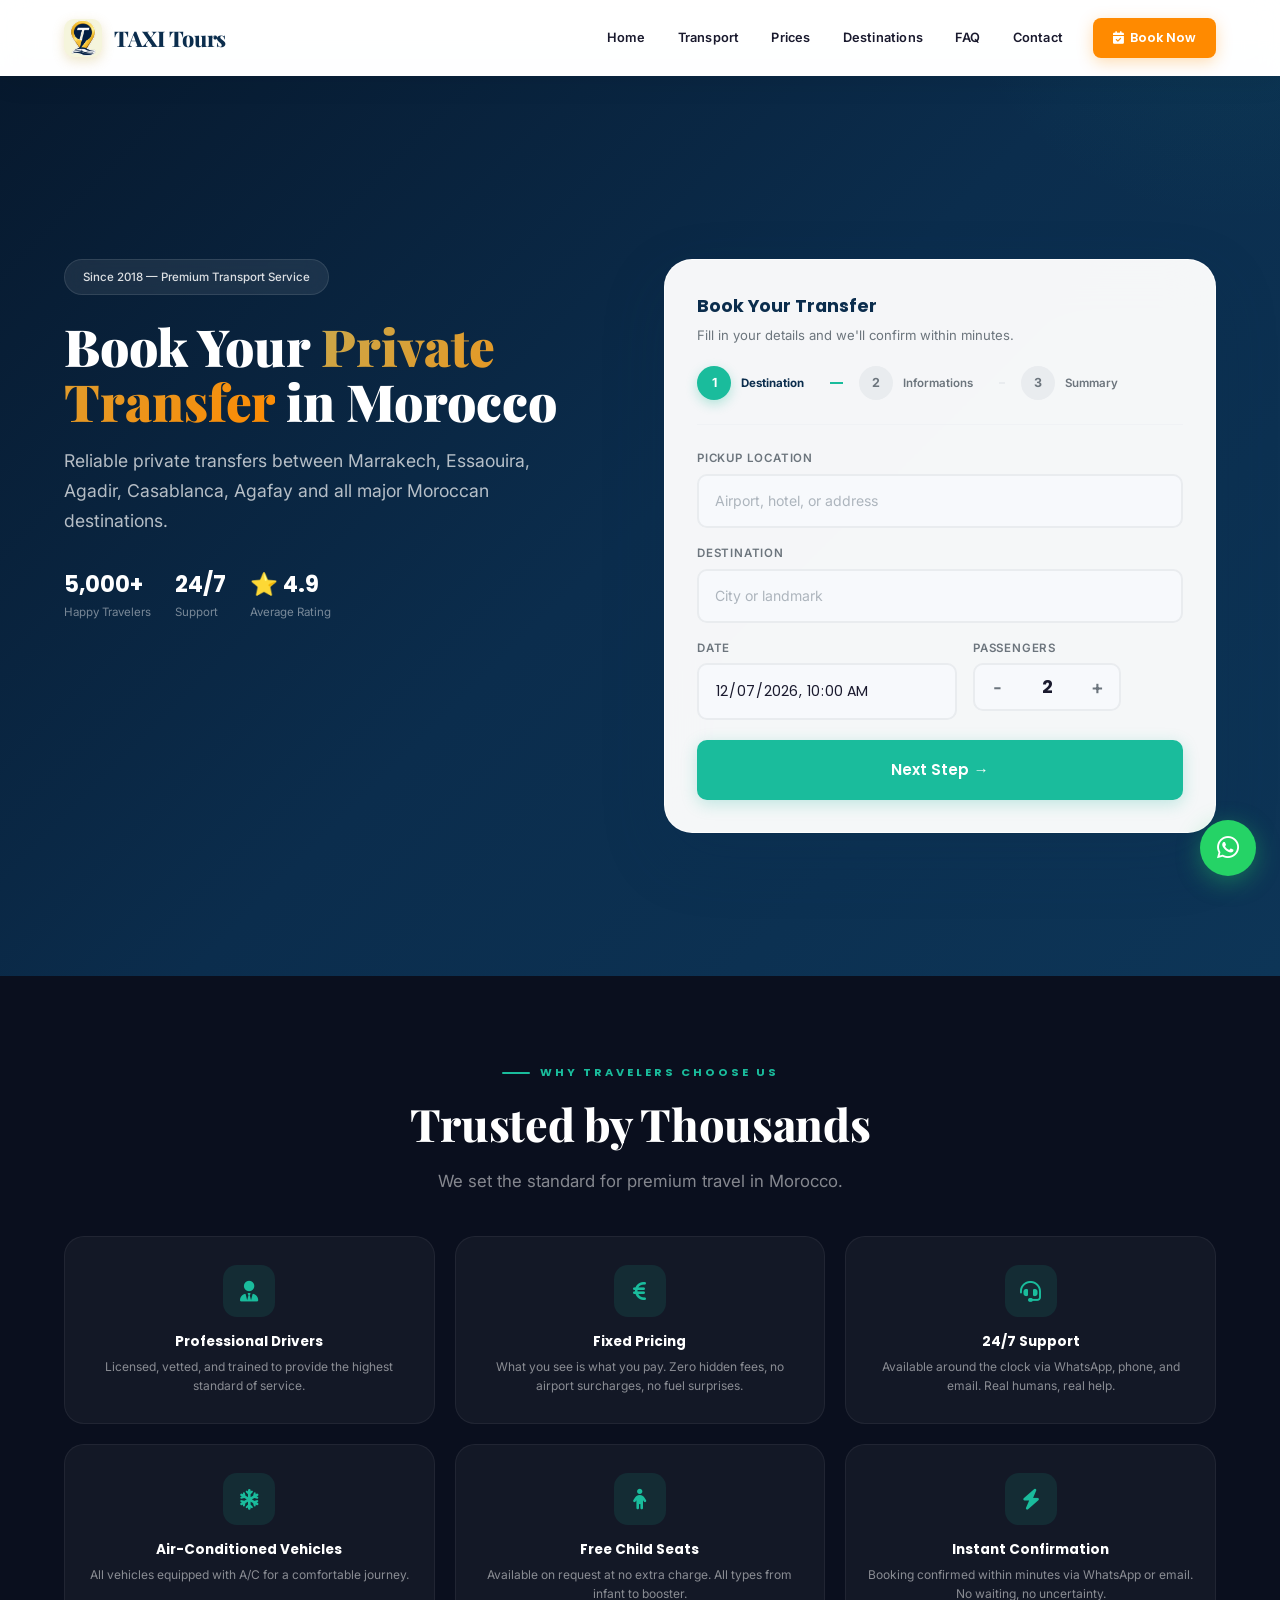
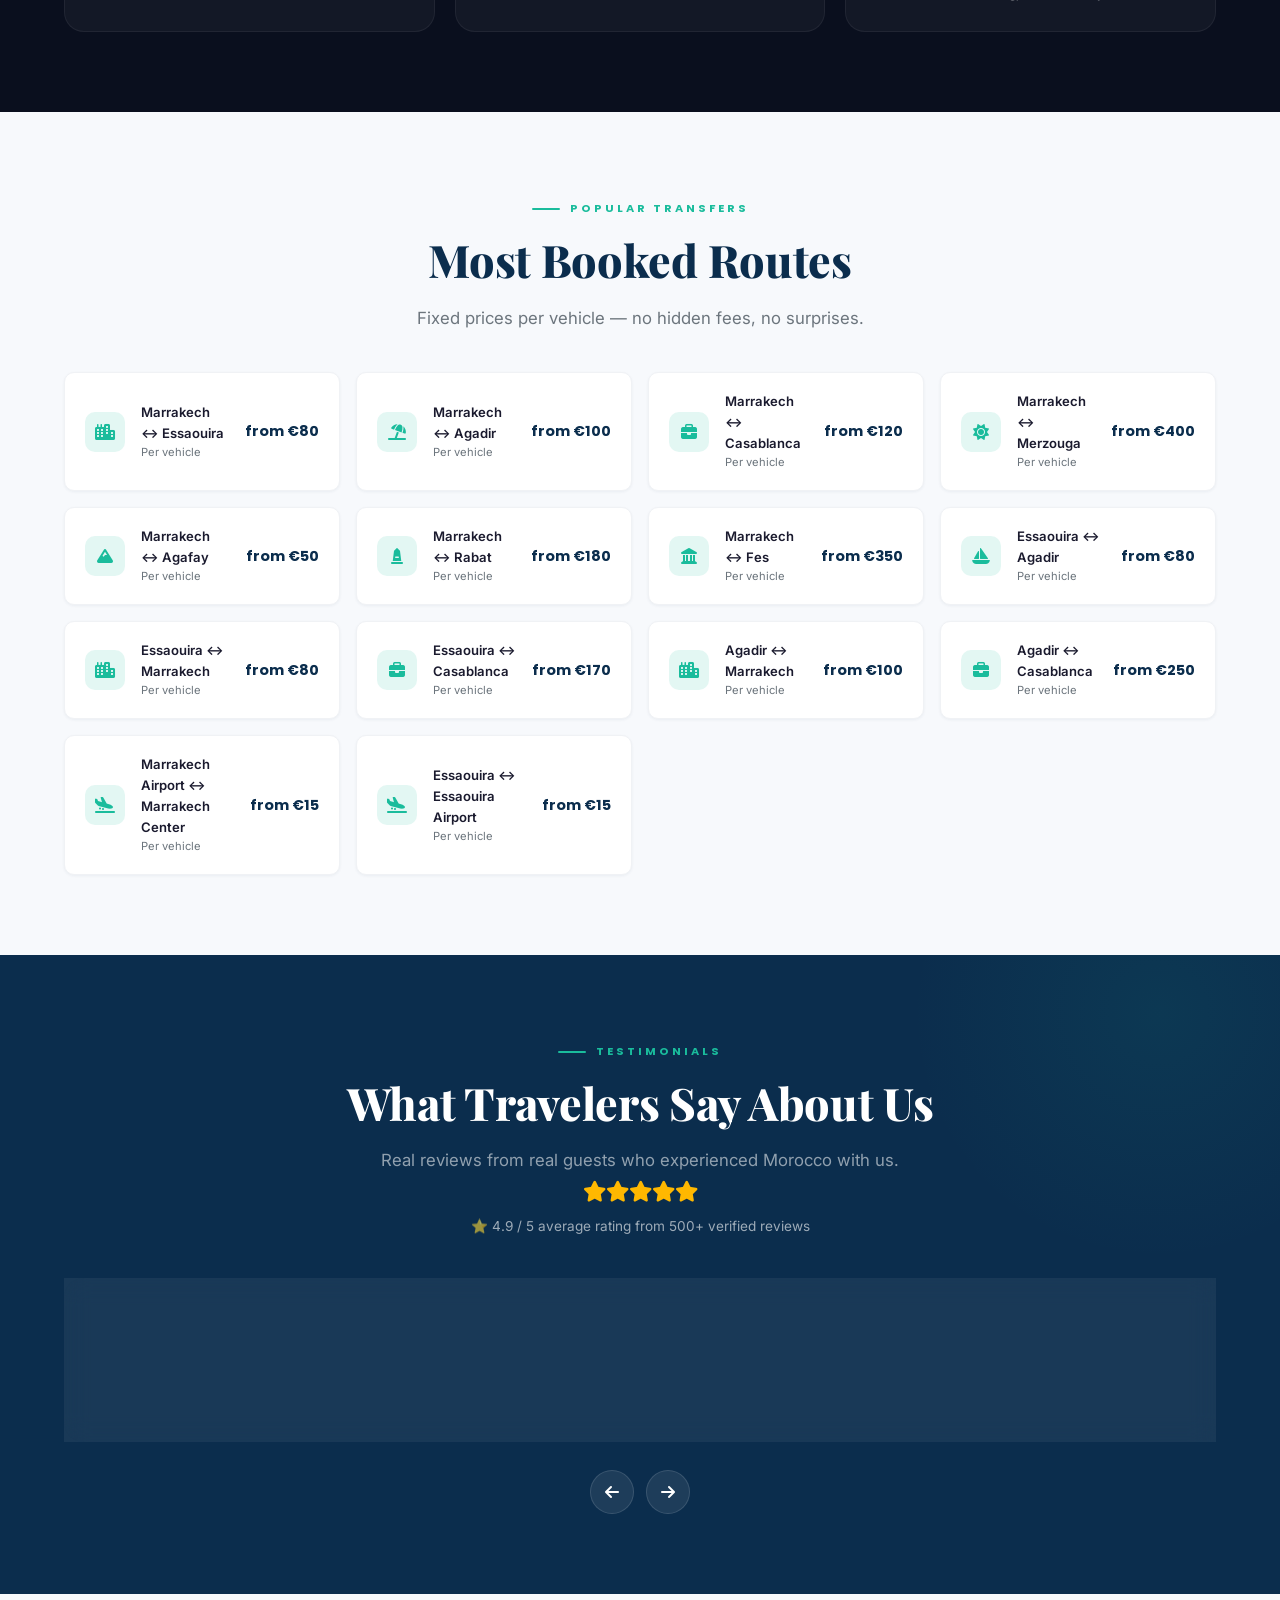
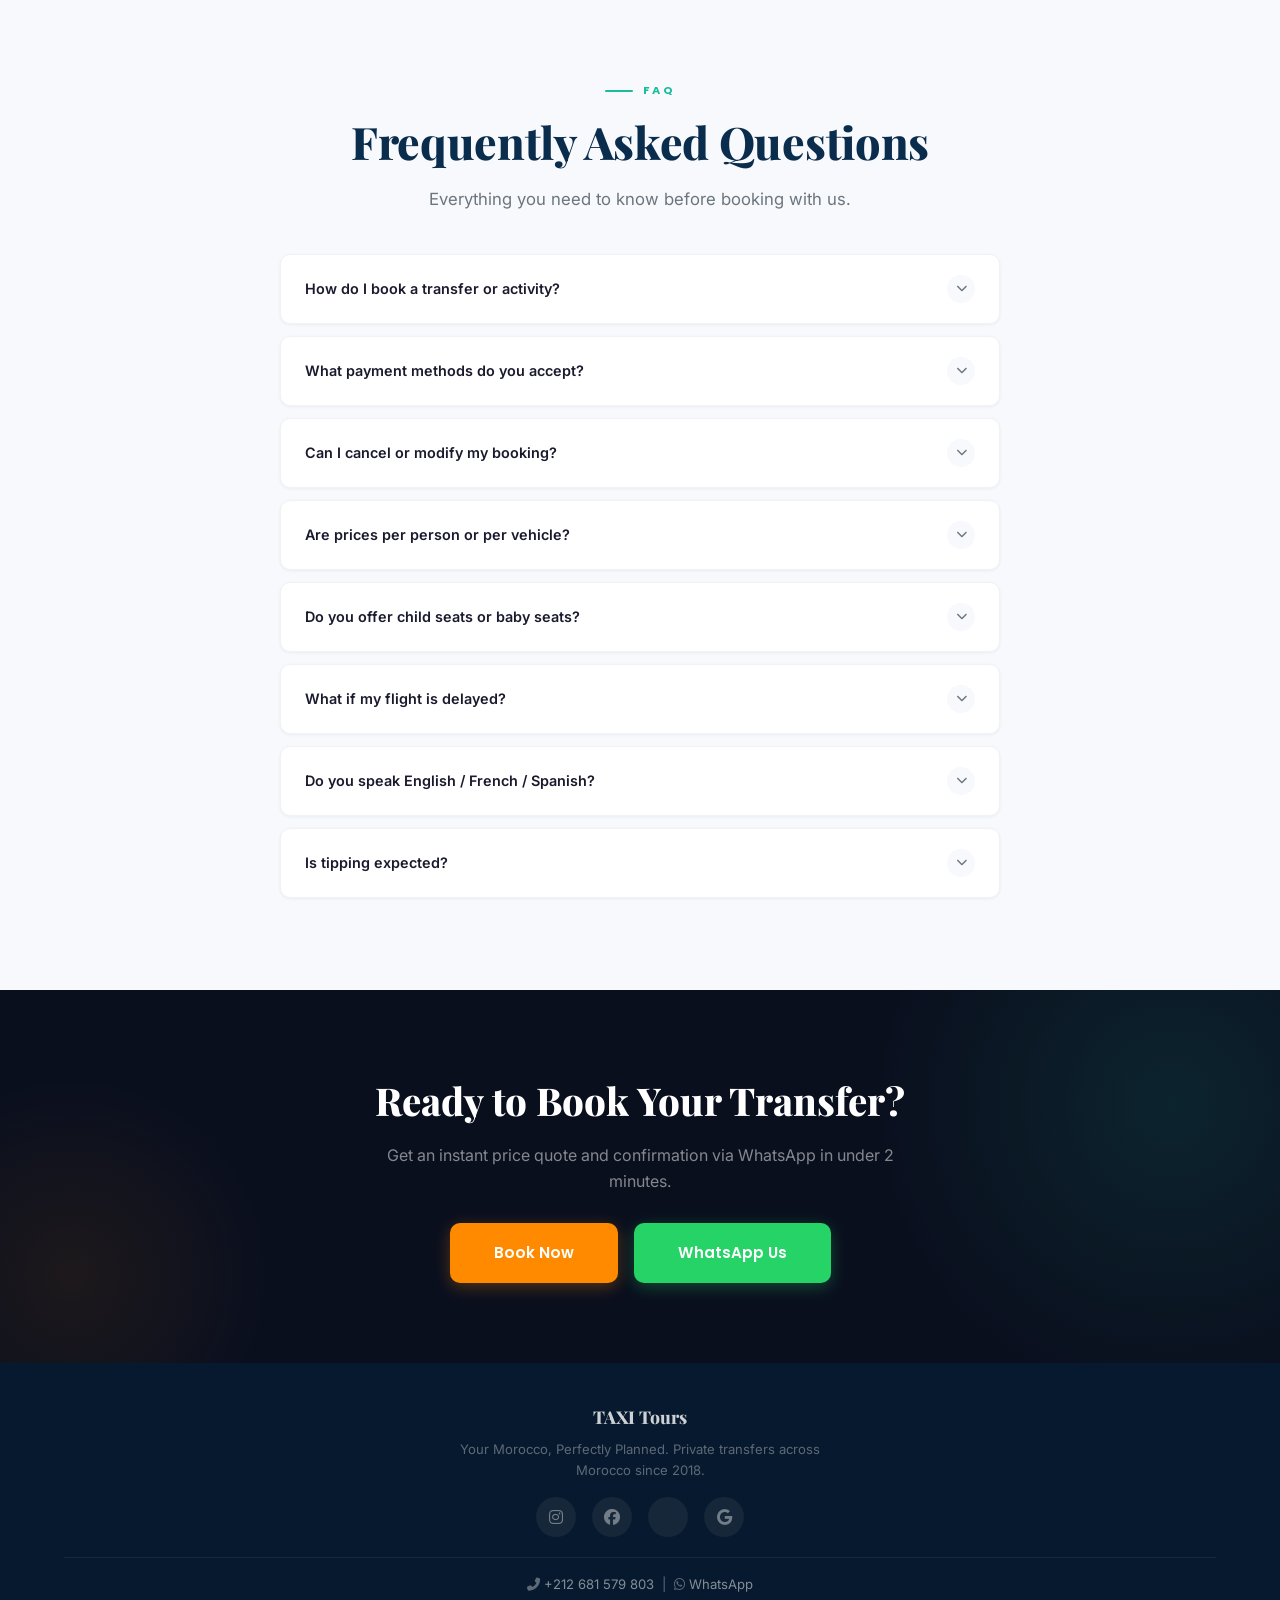
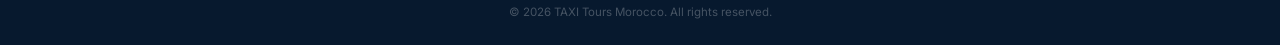
==== commit 83a7eb39: "seo" ====
--- a/book-now/index.html
+++ b/book-now/index.html
@@ -49,7 +49,7 @@
     a { text-decoration: none; color: inherit }
     ul { list-style: none }
     button { cursor: pointer; border: none; background: none; font: inherit; color: inherit }
-    input, select, textarea { font: inherit; outline: none }
+    input, select, textarea { font: inherit; font-size: 16px; outline: none }
     ::selection { background: rgba(26,188,156,0.2); color: var(--primary) }
     .container { width: 100%; max-width: var(--max-width); margin: 0 auto; padding: 0 24px }
     .section { padding: 80px 0 }
@@ -454,6 +454,7 @@
       .lp-hero-grid { grid-template-columns: 1fr !important; gap: 32px !important; align-items: stretch !important }
       .lp-hero h1 { font-size: clamp(1.75rem,5vw,2.2rem) }
       .lp-hero-stats { justify-content: center }
+      .navbar.scrolled .navbar-menu.open .navbar-link { color: rgba(255,255,255,0.9) }
     }
     @media (max-width: 480px) {
       .container { padding: 0 20px }
@@ -593,6 +594,155 @@
       .cta-actions .btn { width: 100%; justify-content: center }
       .lp-footer { padding: 24px 0 16px }
       .lp-footer-brand { font-size: 0.95rem }
+    }
+
+    /* ====== COMPREHENSIVE RESPONSIVE ENHANCEMENTS ====== */
+
+    /* Form card overflow protection */
+    .lp-form-card { overflow-x: visible }
+
+    /* Step indicator: hide labels on small screens */
+    @media (max-width: 540px) {
+      .form-step-label { display: none }
+      .form-step { justify-content: center; gap: 6px }
+      .form-step-number { width: 30px; height: 30px; font-size: 0.72rem }
+      .form-step:not(:last-child)::after { margin: 0 8px }
+      .form-steps { padding: 0 0 18px; margin-bottom: 18px; gap: 0 }
+    }
+
+    /* Step indicator: even smaller dots on tiny screens */
+    @media (max-width: 375px) {
+      .form-step-number { width: 26px; height: 26px; font-size: 0.65rem }
+      .form-step:not(:last-child)::after { margin: 0 5px; min-width: 12px }
+      .form-steps { padding: 0 0 14px; margin-bottom: 14px }
+    }
+
+    /* datetime-local: full width on mobile, prevent clipping */
+    input[type="datetime-local"] {
+      min-width: 0;
+      width: 100%;
+      box-sizing: border-box;
+    }
+    @media (max-width: 480px) {
+      input[type="datetime-local"] {
+        font-size: 0.85rem;
+        min-height: 48px;
+        padding: 10px 12px;
+      }
+    }
+    @media (max-width: 375px) {
+      input[type="datetime-local"] {
+        font-size: 0.8rem;
+        min-height: 44px;
+        padding: 8px 10px;
+      }
+    }
+
+    /* Suggestions dropdown: ensure it stays within form card */
+    .suggestions {
+      left: 0; right: 0;
+      max-height: 200px;
+      overflow-y: auto;
+      -webkit-overflow-scrolling: touch;
+    }
+    @media (max-width: 480px) {
+      .suggestions {
+        max-height: 160px;
+        font-size: 0.82rem;
+      }
+      .suggestion-item {
+        padding: 12px 14px;
+        min-height: 44px;
+        display: flex;
+        align-items: center;
+      }
+    }
+
+    /* Button layout: stack on very small screens */
+    @media (max-width: 414px) {
+      #bookNowForm .form-step-content[data-step="2"] > div:last-child,
+      #bookNowForm .form-step-content[data-step="3"] > div:first-of-type {
+        flex-direction: column !important;
+      }
+      #bookNowForm .form-step-content[data-step="2"] > div:last-child button,
+      #bookNowForm .form-step-content[data-step="3"] > div:first-of-type button {
+        width: 100% !important;
+        flex: none !important;
+        justify-content: center;
+      }
+      #bookNowForm .form-step-content[data-step="3"] > div:first-of-type {
+        gap: 10px !important;
+      }
+    }
+
+    /* Stepper: ensure minimum touch targets on mobile */
+    .stepper-btn {
+      min-width: 44px;
+      min-height: 44px;
+    }
+    .stepper-value {
+      min-width: 44px;
+    }
+
+    /* Make form inputs touch-friendly on all mobile sizes */
+    @media (pointer: coarse) {
+      .form-input, .btn, .stepper-btn, select, input[type="datetime-local"] {
+        min-height: 44px;
+      }
+    }
+
+    /* Summary card: ensure readability on smallest screens */
+    @media (max-width: 375px) {
+      .summary-card { padding: 12px }
+      .summary-row { flex-direction: column; gap: 4px; padding: 10px 0 }
+      .summary-value { text-align: left }
+      .summary-price-row .summary-value { font-size: 1rem }
+    }
+
+    /* Price in summary: ensure it doesn't overflow */
+    .summary-price-value { word-break: break-word }
+
+    /* Hero stats: prevent overflow on very narrow screens */
+    @media (max-width: 360px) {
+      .lp-hero-stats { gap: 6px }
+      .lp-hero-stats > div { flex: 1; min-width: 0 }
+      .lp-hero-stats > div > div:first-child {
+        font-size: clamp(0.7rem, 4vw, 0.9rem) !important;
+      }
+    }
+
+    /* Ensure form card doesn't exceed viewport width */
+    .lp-form-card {
+      width: 100%;
+      max-width: 100%;
+    }
+
+    /* Fix empty selects/inputs on iOS */
+    input, select, textarea {
+      -webkit-appearance: none;
+      appearance: none;
+      border-radius: var(--radius-sm);
+    }
+
+    /* FAQ list: prevent overflow */
+    @media (max-width: 480px) {
+      .faq-question { gap: 12px; word-break: break-word }
+      .faq-question span:first-child { flex: 1; min-width: 0 }
+    }
+
+    /* Routes grid: full width cards on small mobile */
+    @media (max-width: 360px) {
+      .route-card { flex-wrap: wrap; gap: 10px }
+      .route-price { width: 100%; text-align: left; padding-left: 56px }
+    }
+
+    /* Review carousel: prevent horizontal overflow */
+    .reviews-carousel {
+      width: 100%;
+      -webkit-overflow-scrolling: touch;
+    }
+    .reviews-track {
+      will-change: transform;
     }
   </style>
 </head>
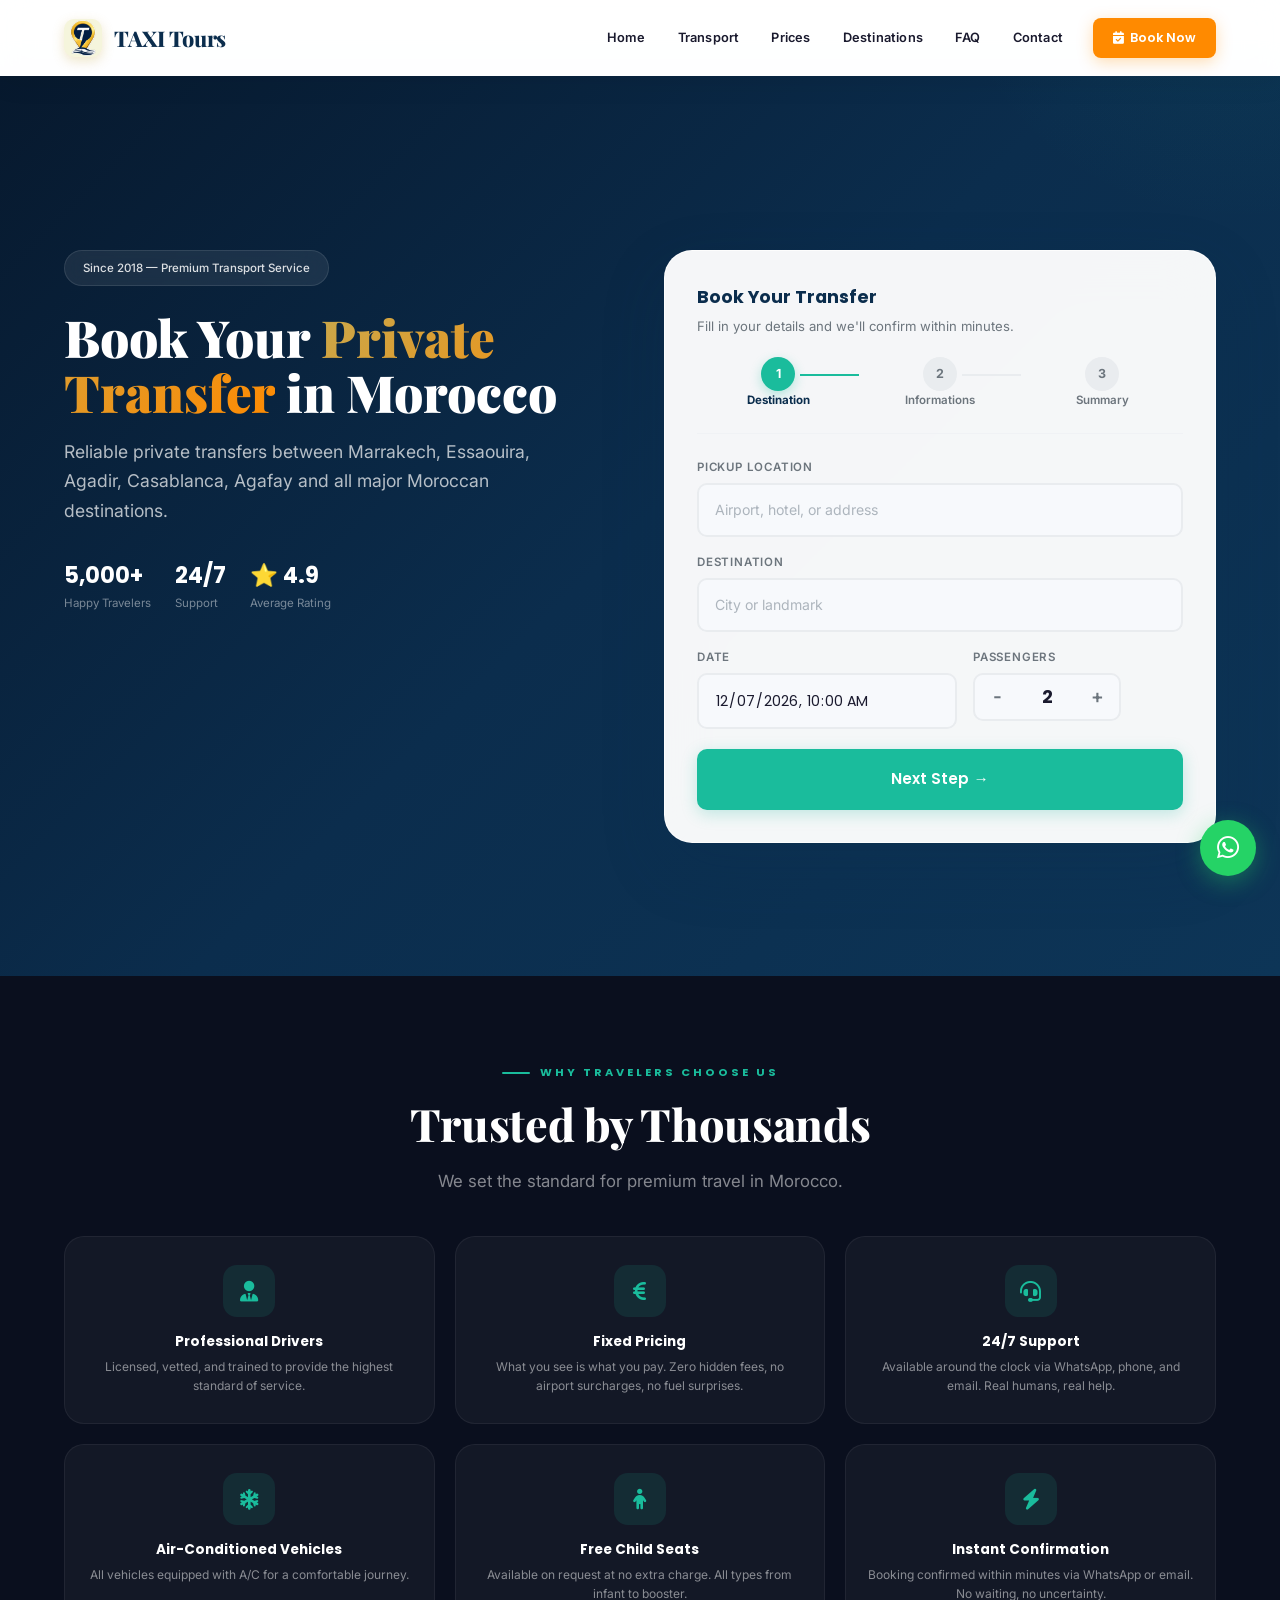
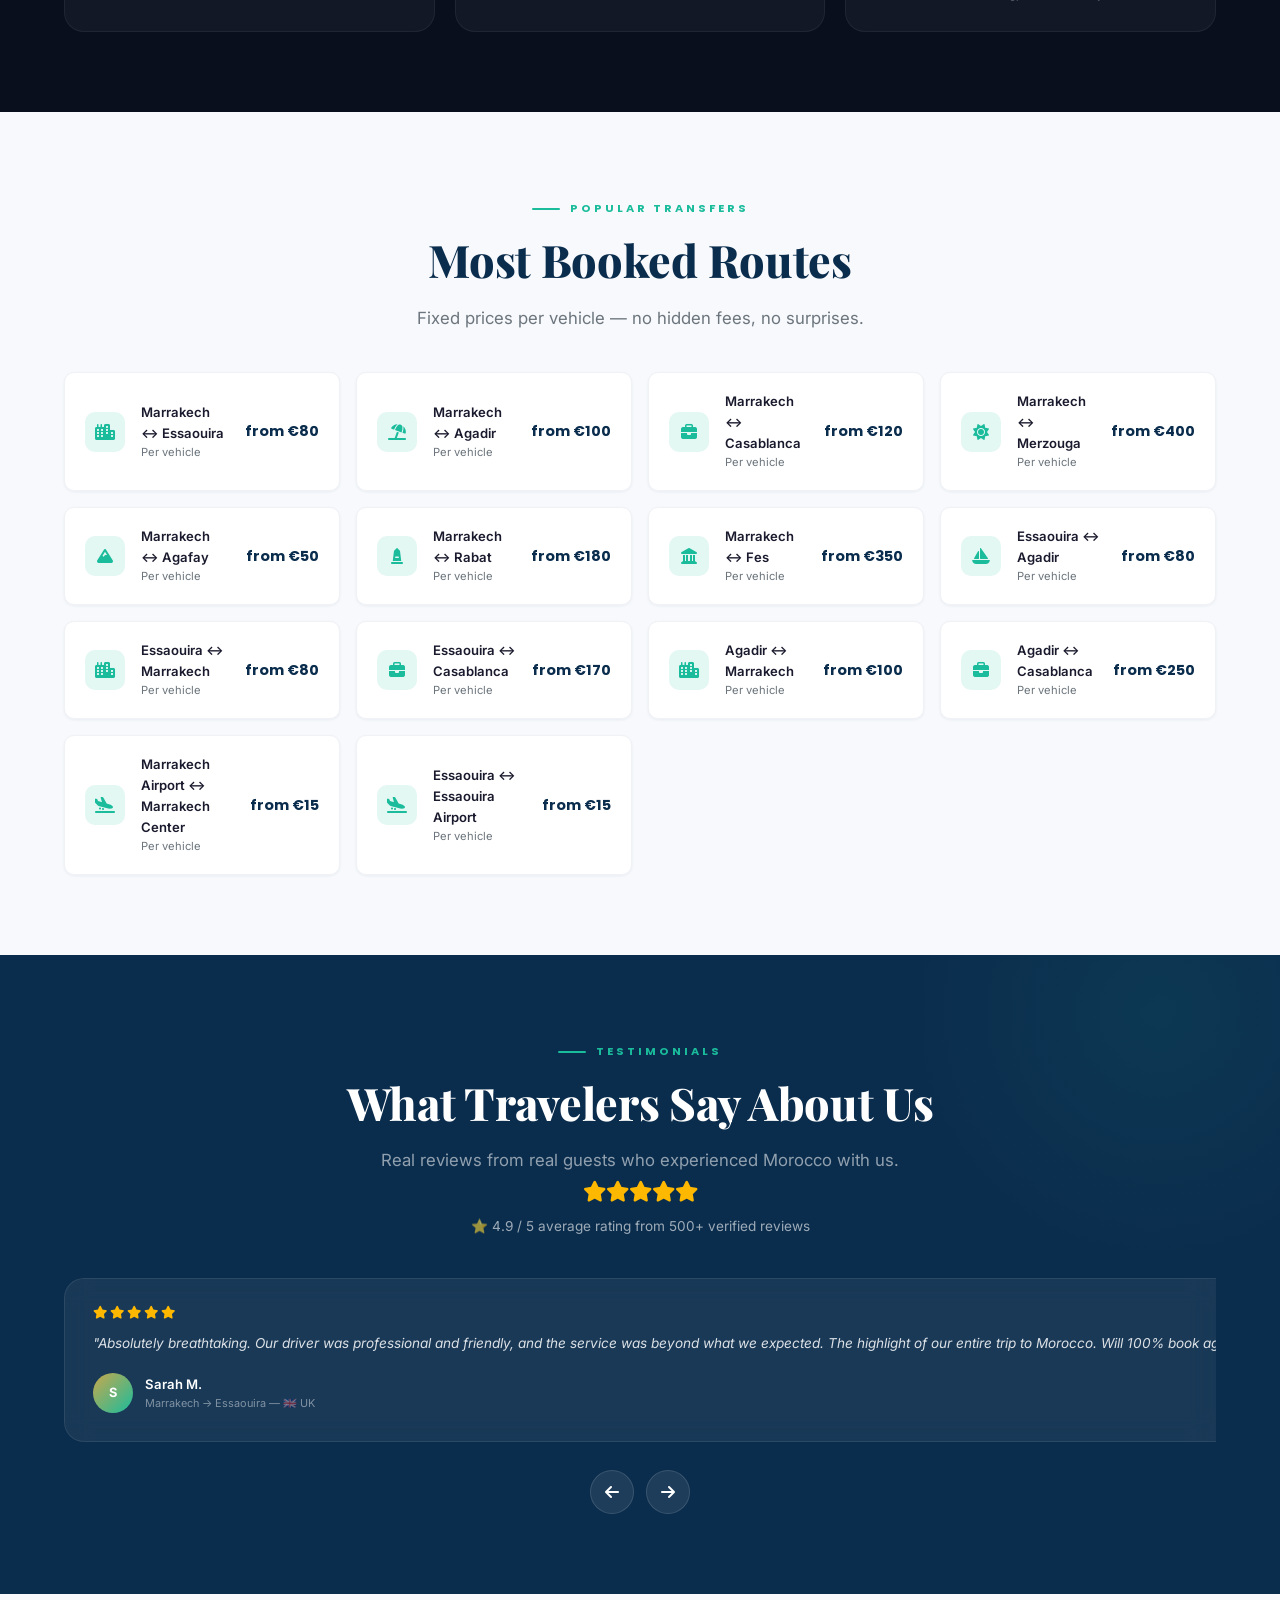
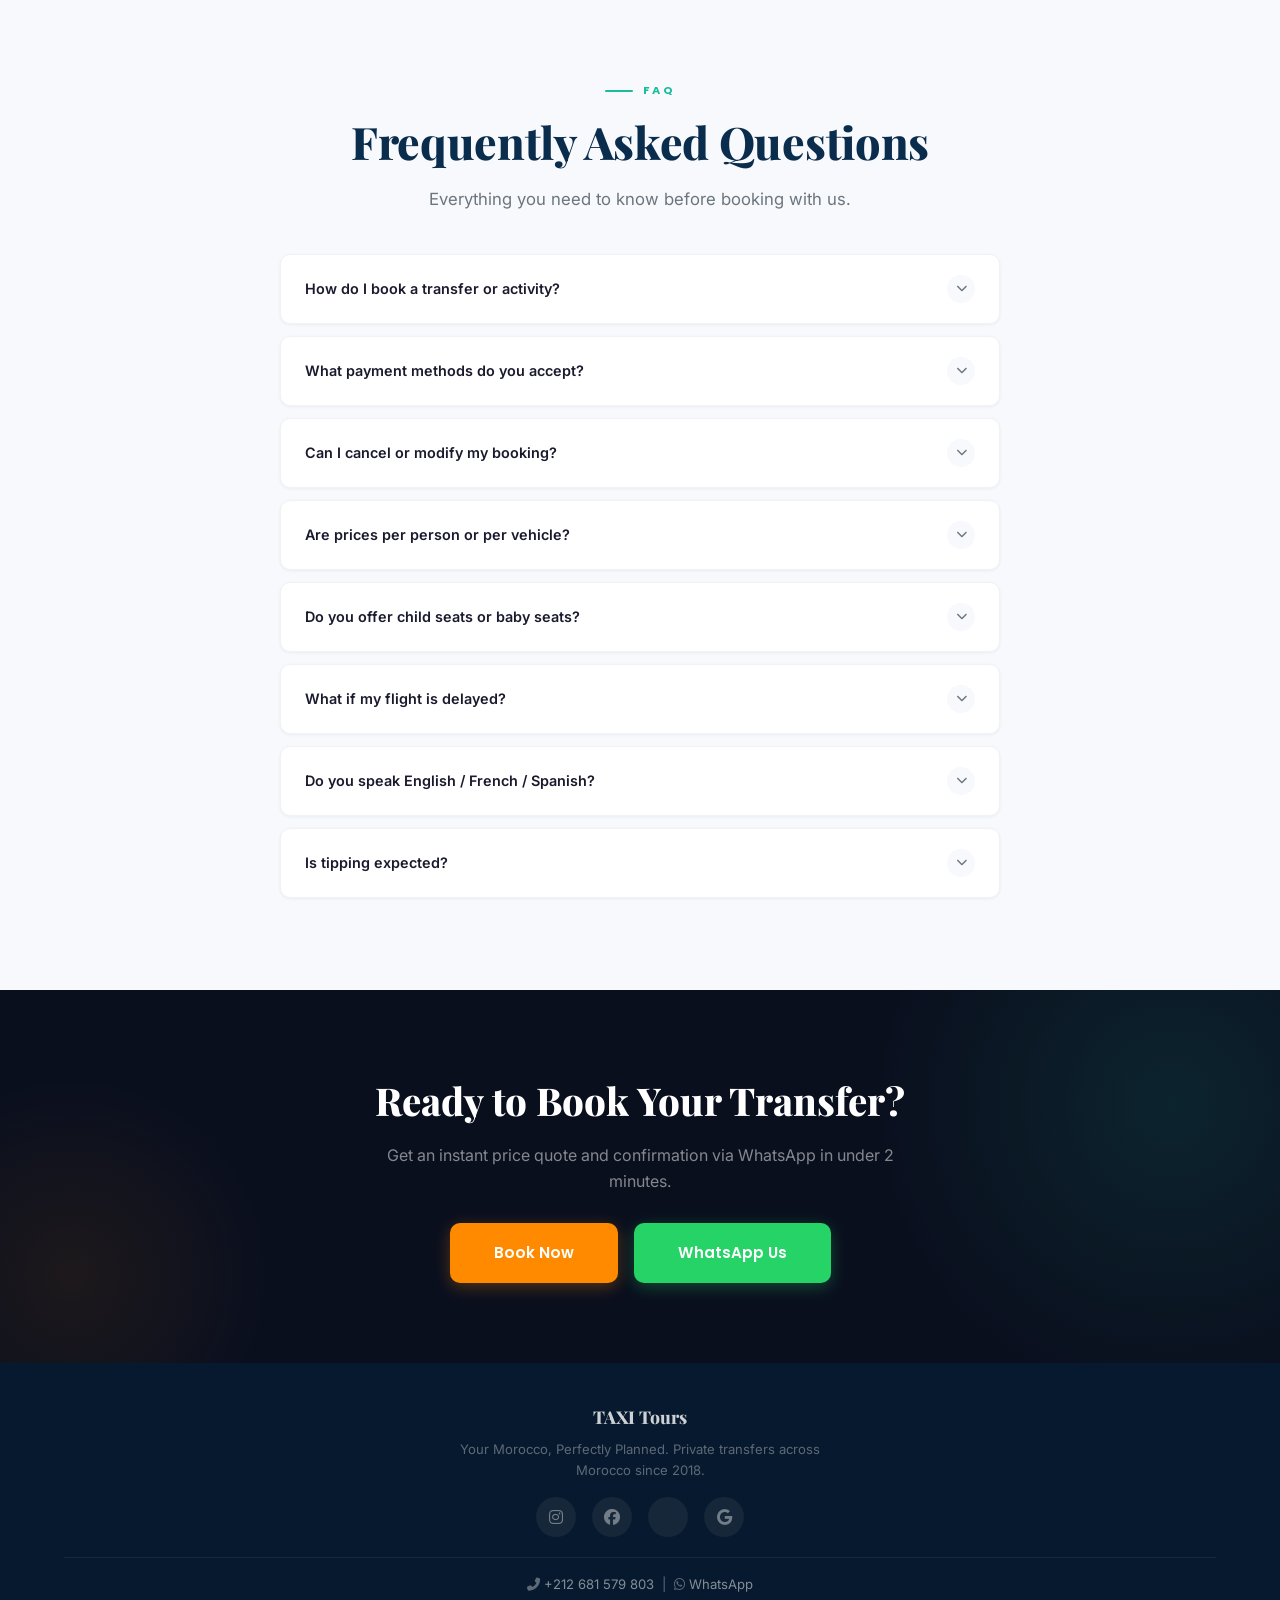
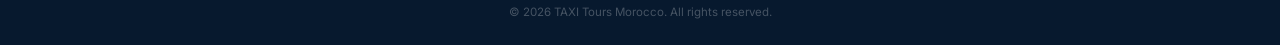
==== commit ced9c6f1: "seo" ====
--- a/book-now/index.html
+++ b/book-now/index.html
@@ -133,9 +133,9 @@
     .suggestion-item:hover { background: var(--secondary-light); color: var(--secondary) }
 
     /* ====== STEP INDICATOR ====== */
-    .form-steps { display: flex; align-items: center; padding: 0 0 24px; border-bottom: 1px solid var(--border-light); margin-bottom: 24px }
-    .form-step { display: flex; align-items: center; gap: 10px; flex: 1; position: relative }
-    .form-step:not(:last-child)::after { content: ''; flex: 1; height: 2px; background: var(--border); margin: 0 16px; transition: var(--transition) }
+    .form-steps { display: flex; align-items: flex-start; padding: 0 0 24px; border-bottom: 1px solid var(--border-light); margin-bottom: 24px }
+    .form-step { display: flex; flex-direction: column; align-items: center; flex: 1; position: relative; text-align: center }
+    .form-step:not(:last-child)::after { content: ''; position: absolute; top: 17px; left: calc(50% + 22px); width: calc(50% - 22px); height: 2px; background: var(--border); transition: var(--transition) }
     .form-step.completed:not(:last-child)::after,
     .form-step.active:not(:last-child)::after { background: var(--secondary) }
     .form-step-number { width: 34px; height: 34px; border-radius: 50%; background: var(--border); display: flex; align-items: center; justify-content: center; font-size: 0.78rem; font-weight: 700; color: var(--text-muted); transition: var(--transition); flex-shrink: 0 }
@@ -574,7 +574,7 @@
       .routes-grid { gap: 10px; margin-top: 24px }
       .form-step-number { width: 28px; height: 28px; font-size: 0.7rem }
       .form-step-label { font-size: 0.65rem }
-      .form-step:not(:last-child)::after { margin: 0 8px }
+      .form-step:not(:last-child)::after { top: 14px; left: calc(50% + 19px); width: calc(50% - 19px) }
       .summary-card { padding: 14px }
       .summary-row { font-size: 0.78rem; padding: 8px 0 }
       .route-card { padding: 12px 12px; gap: 12px }
@@ -604,16 +604,16 @@
     /* Step indicator: hide labels on small screens */
     @media (max-width: 540px) {
       .form-step-label { display: none }
-      .form-step { justify-content: center; gap: 6px }
+      .form-step { gap: 6px }
       .form-step-number { width: 30px; height: 30px; font-size: 0.72rem }
-      .form-step:not(:last-child)::after { margin: 0 8px }
-      .form-steps { padding: 0 0 18px; margin-bottom: 18px; gap: 0 }
+      .form-step:not(:last-child)::after { top: 15px; left: calc(50% + 20px); width: calc(50% - 20px) }
+      .form-steps { padding: 0 0 18px; margin-bottom: 18px }
     }
 
     /* Step indicator: even smaller dots on tiny screens */
     @media (max-width: 375px) {
       .form-step-number { width: 26px; height: 26px; font-size: 0.65rem }
-      .form-step:not(:last-child)::after { margin: 0 5px; min-width: 12px }
+      .form-step:not(:last-child)::after { top: 13px; left: calc(50% + 18px); width: calc(50% - 18px) }
       .form-steps { padding: 0 0 14px; margin-bottom: 14px }
     }
 
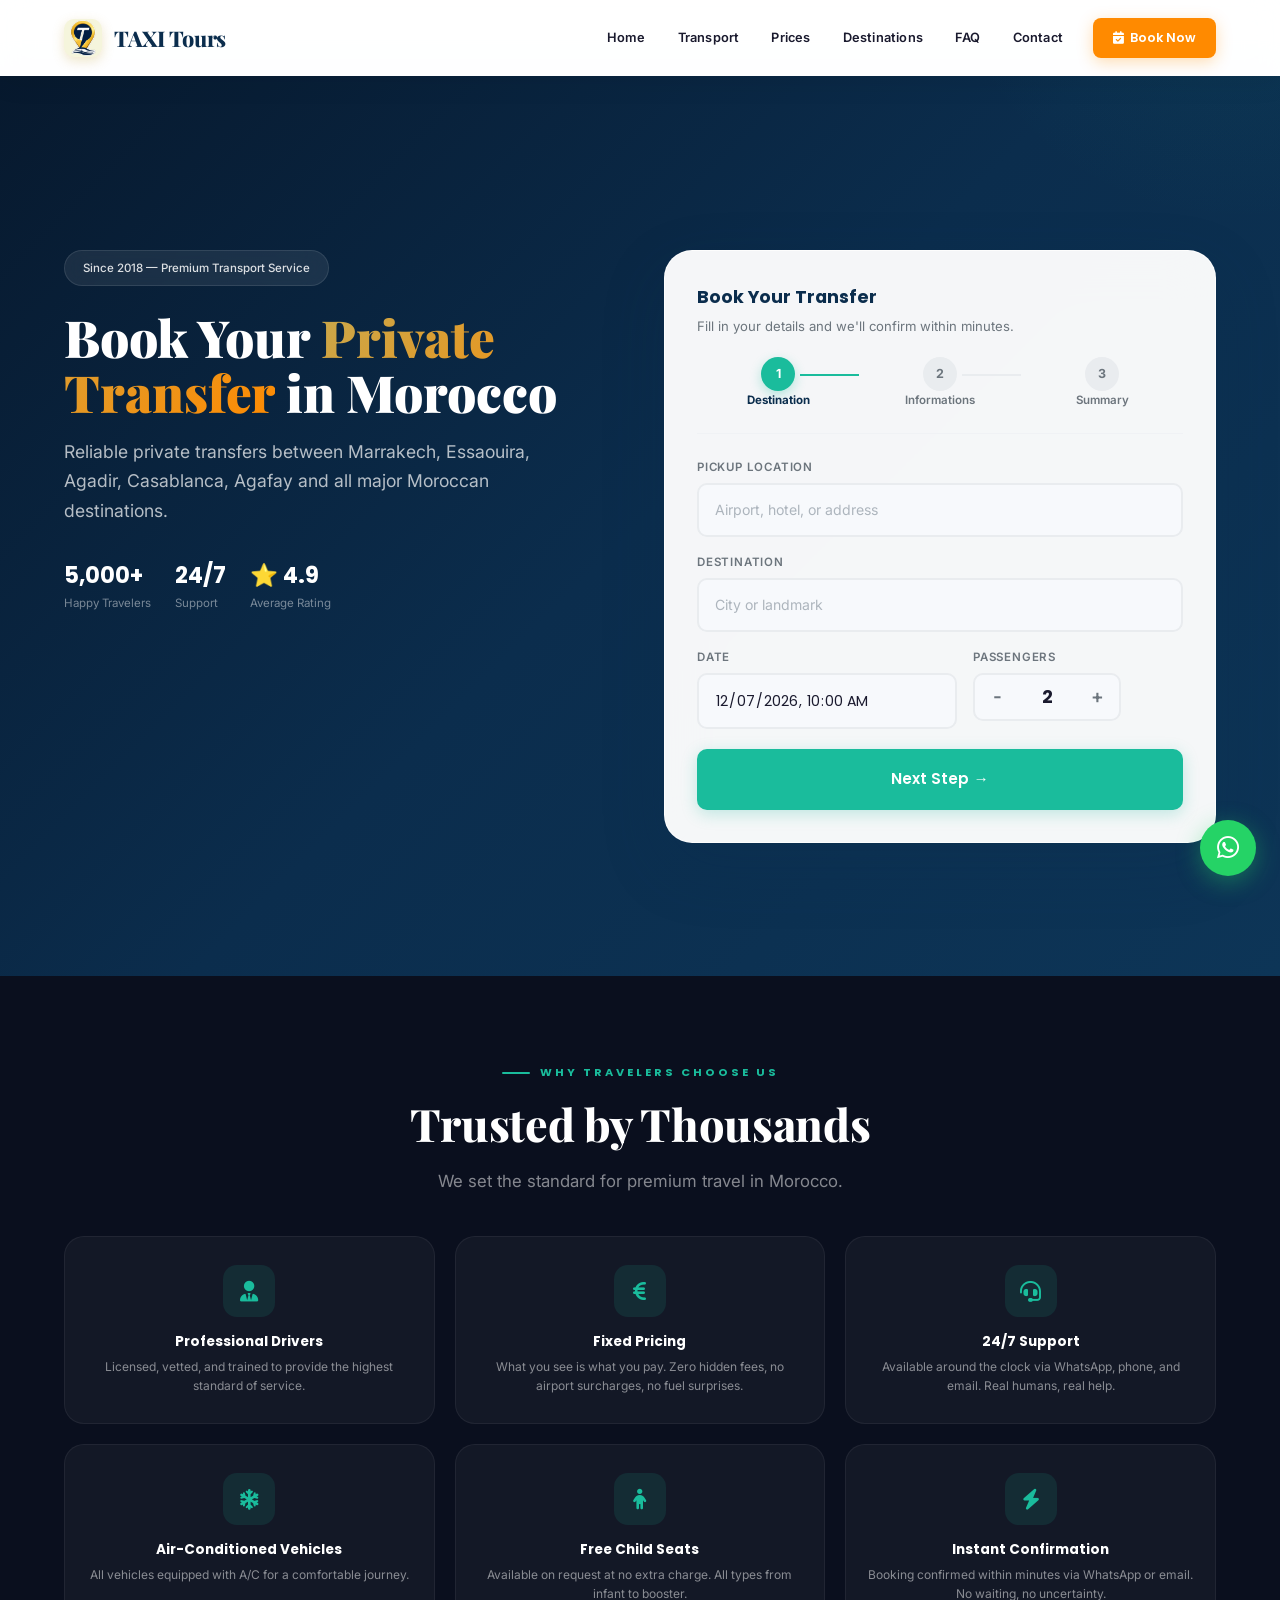
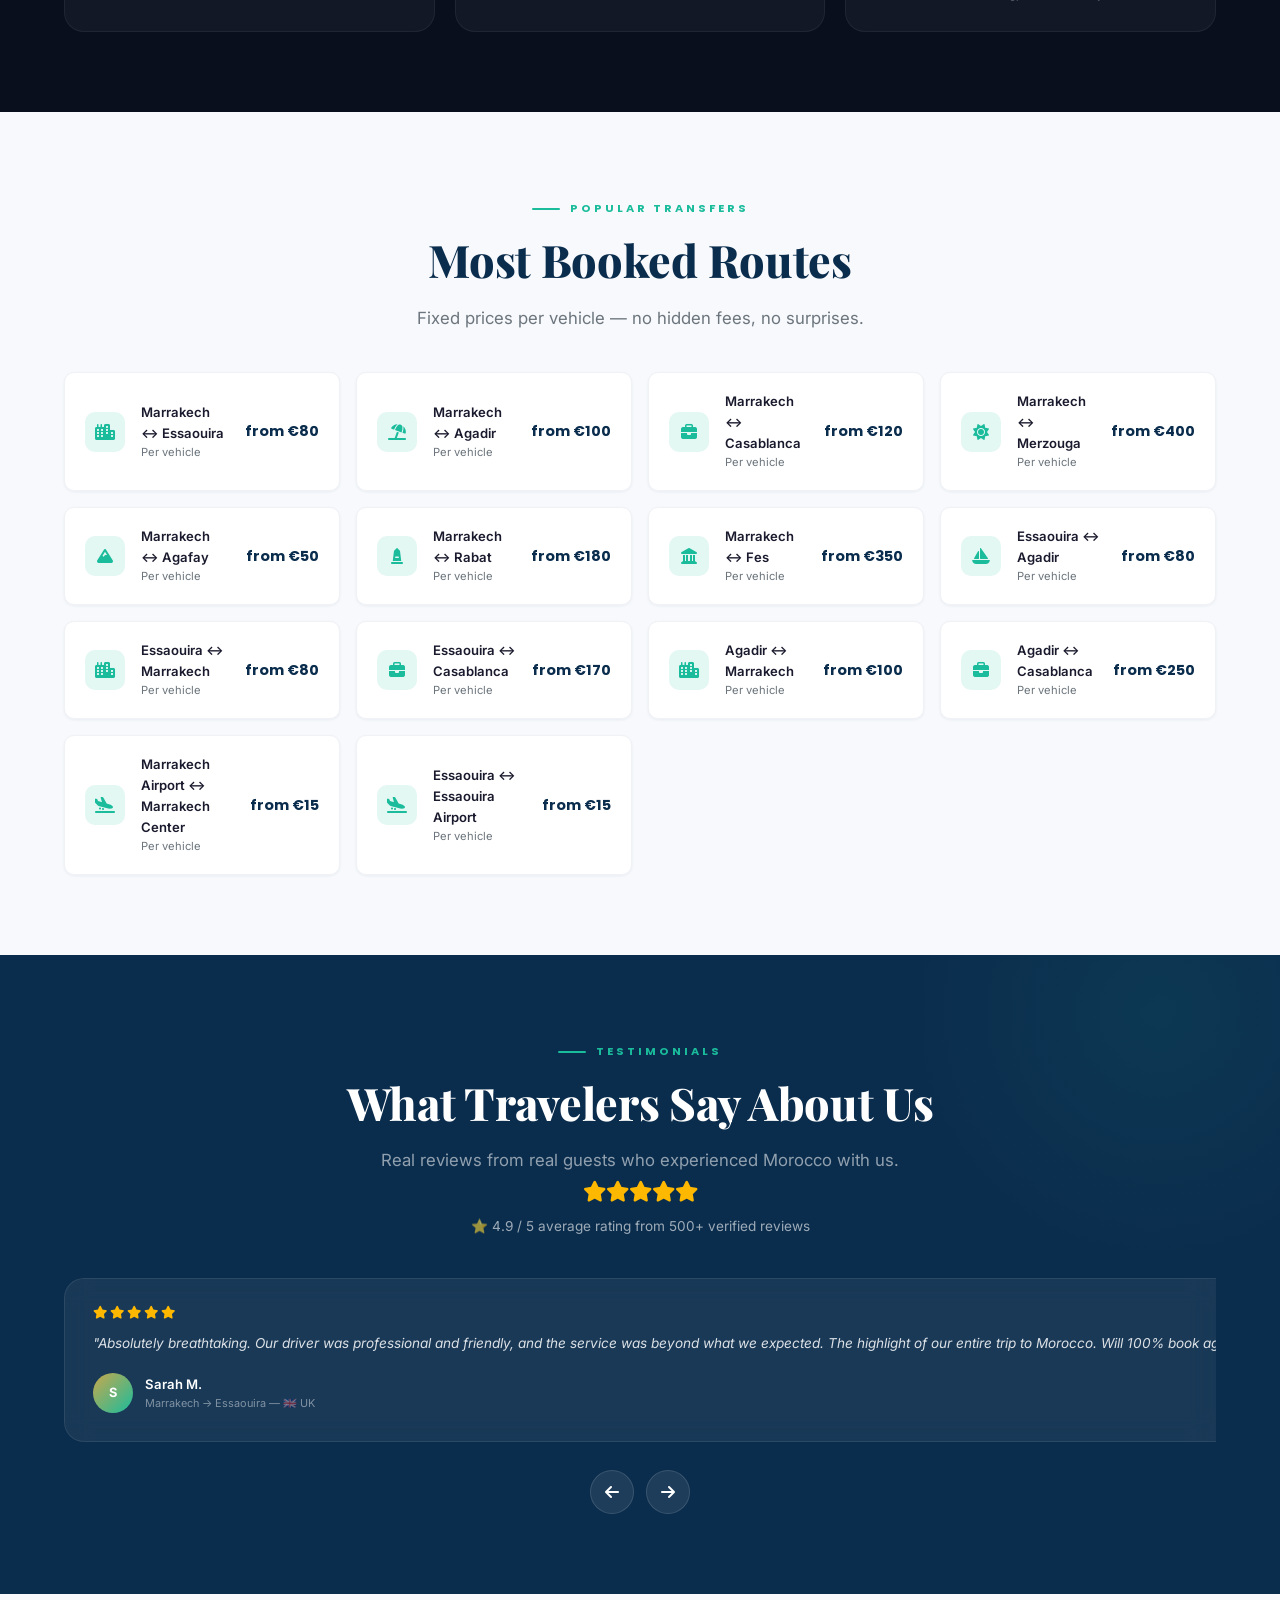
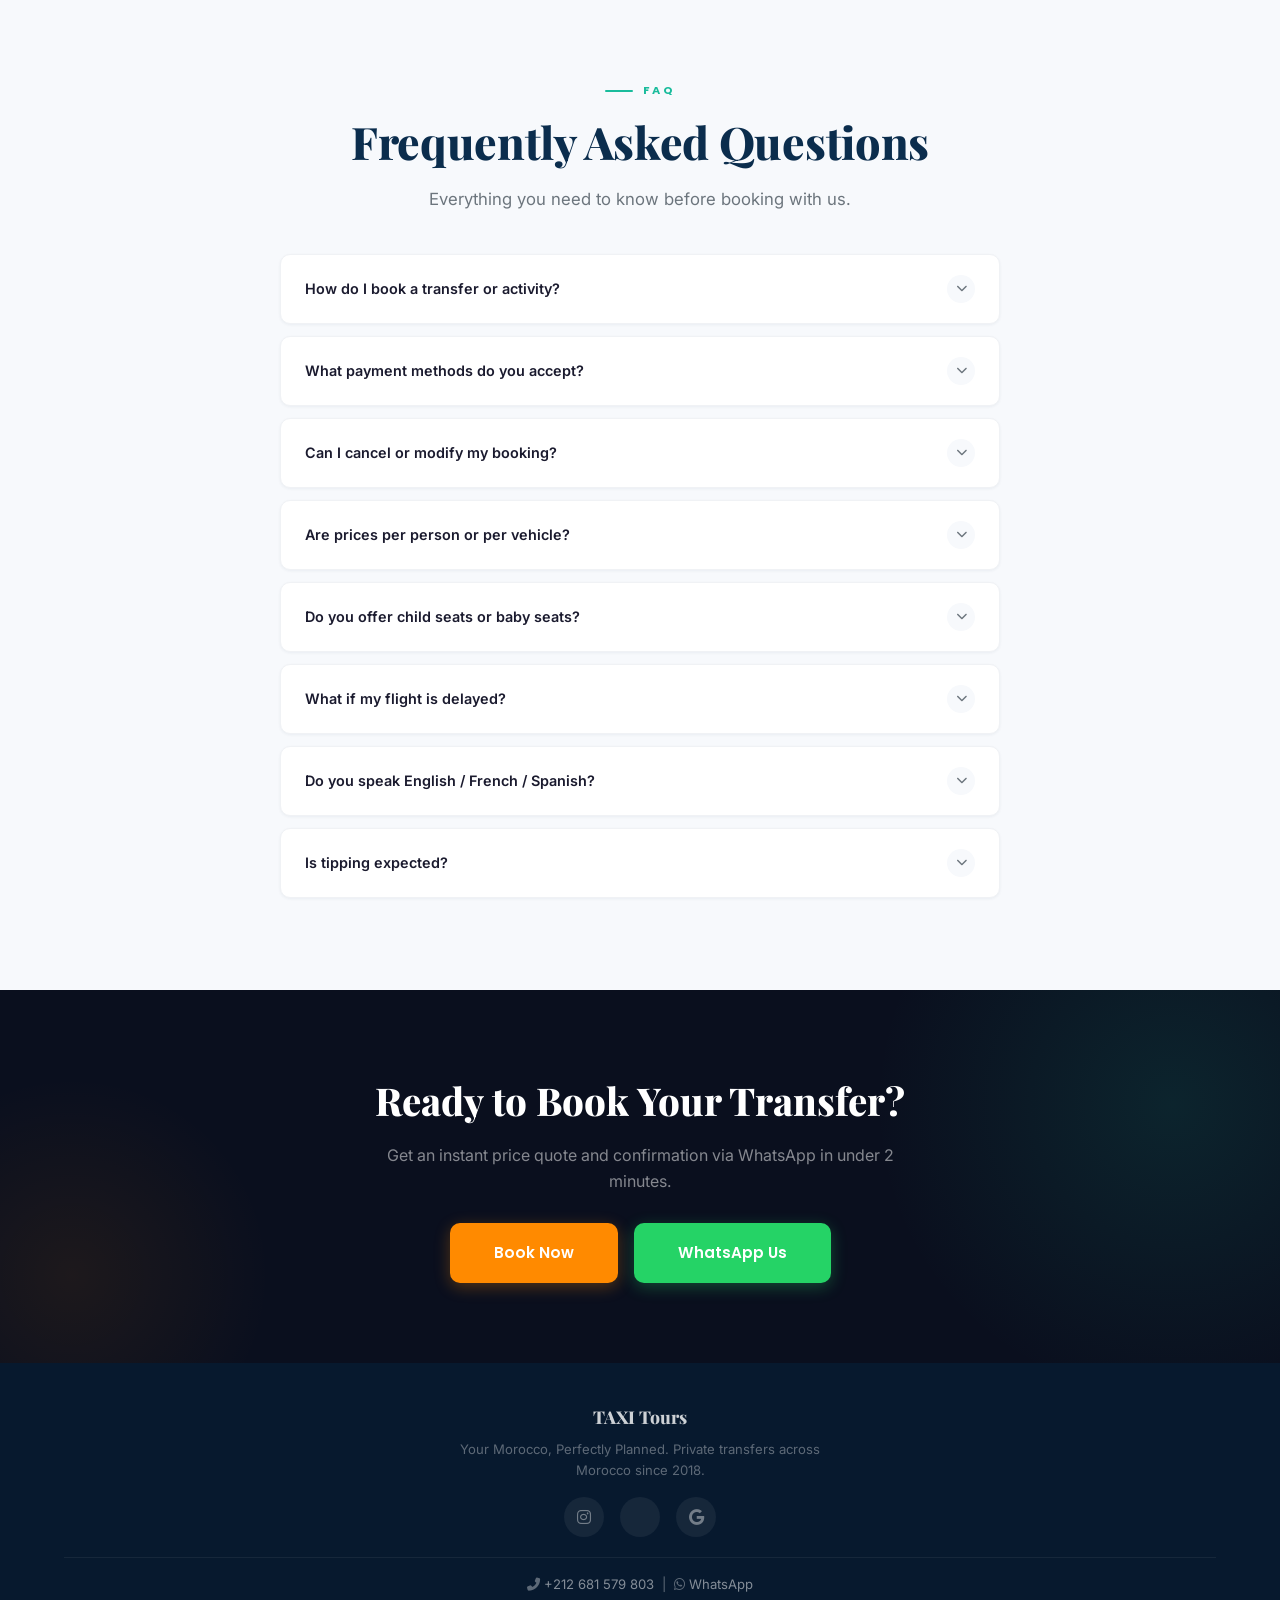
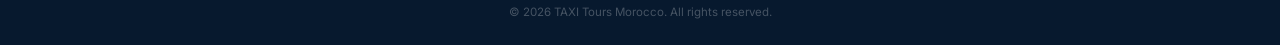
==== commit 7ef6170e: "add seo pages" ====
--- a/book-now/index.html
+++ b/book-now/index.html
@@ -744,6 +744,175 @@
     .reviews-track {
       will-change: transform;
     }
+
+    /* ---- Tariffs Modal ---- */
+    .modal-tariffs .modal-body {
+      padding: 0;
+      max-height: 70vh;
+      overflow-y: auto
+    }
+    .tariffs-search {
+      position: relative;
+      padding: 12px 20px 0
+    }
+    .tariffs-search-icon {
+      position: absolute;
+      left: 28px;
+      top: 50%;
+      transform: translateY(-50%);
+      color: var(--text-muted);
+      font-size: 0.8rem;
+      pointer-events: none;
+      z-index: 1
+    }
+    .tariffs-search-input {
+      width: 100%;
+      padding: 10px 14px 10px 36px;
+      border: 1.5px solid var(--border);
+      border-radius: 24px;
+      font-size: 0.82rem;
+      font-family: var(--font-ui);
+      background: var(--bg);
+      color: var(--text);
+      outline: none;
+      transition: var(--transition);
+      box-sizing: border-box
+    }
+    .tariffs-search-input:focus {
+      border-color: var(--secondary);
+      box-shadow: 0 0 0 3px rgba(212, 175, 55, 0.15);
+      background: var(--bg-white)
+    }
+    .tariffs-search-input::placeholder {
+      color: var(--text-muted)
+    }
+    .tariffs-filters {
+      display: flex;
+      flex-wrap: wrap;
+      gap: 8px;
+      padding: 16px 20px 12px;
+      border-bottom: 1px solid var(--border-light);
+      position: sticky;
+      top: 0;
+      background: var(--bg-white);
+      z-index: 2
+    }
+    .tariffs-filter-btn {
+      display: inline-flex;
+      align-items: center;
+      gap: 6px;
+      padding: 8px 16px;
+      border-radius: 24px;
+      border: 1.5px solid var(--border);
+      background: var(--bg);
+      font-size: 0.78rem;
+      font-weight: 600;
+      font-family: var(--font-ui);
+      color: var(--text-muted);
+      cursor: pointer;
+      transition: var(--transition);
+      white-space: nowrap
+    }
+    .tariffs-filter-btn:hover {
+      border-color: var(--secondary);
+      color: var(--primary);
+      background: var(--secondary-light)
+    }
+    .tariffs-filter-btn.active {
+      background: var(--secondary);
+      color: var(--text-light);
+      border-color: var(--secondary);
+      box-shadow: 0 2px 8px rgba(212, 175, 55, 0.3)
+    }
+    .tariffs-counter {
+      padding: 10px 20px 4px;
+      font-size: 0.72rem;
+      font-family: var(--font-ui);
+      color: var(--text-muted);
+      font-weight: 500
+    }
+    .tariffs-grid {
+      display: grid;
+      grid-template-columns: repeat(auto-fill, minmax(240px, 1fr));
+      gap: 12px;
+      padding: 8px 20px 20px
+    }
+    .tariff-card {
+      display: flex;
+      flex-direction: column;
+      background: var(--bg);
+      border: 1px solid var(--border-light);
+      border-radius: var(--radius-sm);
+      padding: 16px 18px;
+      cursor: pointer;
+      transition: var(--transition);
+      gap: 10px
+    }
+    .tariff-card:hover {
+      transform: translateY(-3px);
+      box-shadow: var(--shadow-md);
+      border-color: var(--secondary)
+    }
+    .tariff-route {
+      display: flex;
+      align-items: center;
+      gap: 8px;
+      font-size: 0.85rem;
+      font-weight: 500;
+      color: var(--text)
+    }
+    .tariff-from {
+      font-weight: 700;
+      color: var(--primary)
+    }
+    .tariff-arrow {
+      color: var(--secondary);
+      font-size: 0.7rem
+    }
+    .tariff-to {
+      color: var(--text-muted);
+      font-weight: 500
+    }
+    .tariff-pricing {
+      font-family: var(--font-ui);
+      font-size: 0.9rem;
+      font-weight: 700;
+      color: var(--secondary)
+    }
+    .tariff-roundtrip {
+      font-size: 0.72rem;
+      font-weight: 500;
+      color: var(--secondary)
+    }
+    .tariff-book-btn {
+      align-self: flex-end;
+      display: inline-flex;
+      align-items: center;
+      gap: 6px;
+      padding: 7px 18px;
+      border-radius: 20px;
+      border: none;
+      background: var(--secondary);
+      color: var(--text-light);
+      font-size: 0.75rem;
+      font-weight: 700;
+      font-family: var(--font-ui);
+      cursor: pointer;
+      transition: var(--transition-bounce)
+    }
+    .tariff-book-btn:hover {
+      background: var(--secondary-dark);
+      transform: scale(1.05)
+    }
+    @media(max-width:600px) {
+      .tariffs-search { padding: 10px 12px 0 }
+      .tariffs-search-icon { left: 20px }
+      .tariffs-search-input { padding: 9px 12px 9px 32px; font-size: 0.78rem }
+      .tariffs-filters { padding: 12px 12px 8px; gap: 6px }
+      .tariffs-filter-btn { font-size: 0.7rem; padding: 6px 12px }
+      .tariffs-grid { grid-template-columns: 1fr; padding: 6px 12px 16px; gap: 10px }
+      .tariff-card { padding: 14px 14px }
+    }
   </style>
 </head>
 <body>
@@ -1041,9 +1210,8 @@
       <div class="lp-footer-brand" data-i18n="nav.brand">TAXI Tours</div>
       <p style="max-width:400px;margin:0 auto" data-i18n="booknow.footer.desc">Your Morocco, Perfectly Planned. Private transfers across Morocco since 2018.</p>
       <div class="lp-footer-socials">
-        <a href="#" data-i18n-aria="aria.social.instagram" aria-label="Instagram"><i class="fab fa-instagram"></i></a>
-        <a href="#" data-i18n-aria="aria.social.facebook" aria-label="Facebook"><i class="fab fa-facebook"></i></a>
-        <a href="#" data-i18n-aria="aria.social.tripadvisor" aria-label="TripAdvisor"><i class="fab fa-tripadvisor"></i></a>
+        <a href="https://www.instagram.com/taxi.tours.essaouira" data-i18n-aria="aria.social.instagram" aria-label="Instagram"><i class="fab fa-instagram"></i></a>
+        <a href="https://www.tripadvisor.com/Profile/Taxitoursessaouira" data-i18n-aria="aria.social.tripadvisor" aria-label="TripAdvisor"><i class="fab fa-tripadvisor"></i></a>
         <a href="#" data-i18n-aria="aria.social.google" aria-label="Google"><i class="fab fa-google"></i></a>
       </div>
       <div class="lp-footer-divider"></div>
@@ -1057,6 +1225,26 @@
     <i class="fab fa-whatsapp"></i>
     <span class="whatsapp-float-tooltip" data-i18n="booknow.whatsapp.tooltip">Chat with us!</span>
   </a>
+
+  <!-- ====== TARIFS MODAL ====== -->
+  <div class="modal-overlay" id="tariffsModalOverlay" onclick="TariffsModal.close(event)">
+    <div class="modal modal-tariffs" onclick="event.stopPropagation()">
+      <div class="modal-header">
+        <div class="modal-title"><i class="fas fa-euro-sign"></i> <span data-i18n="tariffs.title">Price List / Tarifs</span></div>
+        <button class="modal-close" onclick="TariffsModal.close()"><i class="fas fa-times"></i></button>
+      </div>
+      <div class="modal-body">
+        <div class="tariffs-search">
+          <i class="fas fa-search tariffs-search-icon"></i>
+          <input type="text" class="tariffs-search-input" id="tariffsSearch" placeholder="Search routes..." data-i18n-placeholder="tariffs.search" oninput="TariffsModal.search(this.value)">
+        </div>
+        <div class="tariffs-filters" id="tariffsFilters"></div>
+        <div class="tariffs-counter" id="tariffsCounter"></div>
+        <div class="tariffs-grid" id="tariffsGrid"></div>
+        <div class="tariffs-empty" id="tariffsEmpty" style="display:none;text-align:center;padding:40px 20px;color:var(--text-muted)"><i class="fas fa-search" style="font-size:1.5rem;display:block;margin-bottom:10px"></i> <span data-i18n="tariffs.empty">Aucun trajet trouvé</span></div>
+      </div>
+    </div>
+  </div>
 
   <script>
     // =============================================
@@ -1120,7 +1308,7 @@
         'essaouira-sidi-kaouki': { car: 25 },
         'essaouira-agafay': { car: 100 },
         'agafay-essaouira': { car: 100 },
-        'essaouira-imsouane': { car: 70 },
+        'essaouira-imsouane': { car: 60 },
         'essaouira-taghazout': { car: 70 },
         'essaouira-agadir-airport': { car: 80 },
         'essaouira-taroudant': { car: 180 },
@@ -1529,6 +1717,158 @@
       document.getElementById('bnPickup').addEventListener('input', function () { BnForm.updatePrice() });
       document.getElementById('bnDest').addEventListener('input', function () { BnForm.updatePrice() });
 
+      // ==========================================
+      // ROUTE DATA
+      // ==========================================
+      var routesData = [
+        { from: 'Essaouira', to: 'Airport', price: 15, tags: ['essaouira','airports'], pickup: 'Essaouira', dest: 'Essaouira Airport' },
+        { from: 'Essaouira', to: 'Marrakech', price: 80, tags: ['essaouira','marrakech'], pickup: 'Essaouira', dest: 'Marrakech' },
+        { from: 'Essaouira', to: 'Agadir', price: 80, tags: ['essaouira','agadir'], pickup: 'Essaouira', dest: 'Agadir' },
+        { from: 'Essaouira', to: 'Casablanca', price: 170, tags: ['essaouira','casablanca'], pickup: 'Essaouira', dest: 'Casablanca' },
+        { from: 'Essaouira', to: 'Agafay', price: 100, roundtrip: 160, tags: ['essaouira'], pickup: 'Essaouira', dest: 'Agafay' },
+        { from: 'Agafay', to: 'Essaouira', price: 100, roundtrip: 160, tags: ['essaouira'], pickup: 'Agafay', dest: 'Essaouira' },
+        { from: 'Agadir', to: 'Casablanca', price: 250, tags: ['agadir','casablanca'], pickup: 'Agadir', dest: 'Casablanca' },
+        { from: 'Marrakech', to: 'Agadir', price: 100, tags: ['marrakech','agadir'], pickup: 'Marrakech', dest: 'Agadir' },
+        { from: 'Marrakech', to: 'Casablanca', price: 120, tags: ['marrakech','casablanca'], pickup: 'Marrakech', dest: 'Casablanca' },
+        { from: 'Marrakech', to: 'Rabat', price: 180, tags: ['marrakech'], pickup: 'Marrakech', dest: 'Rabat' },
+        { from: 'Marrakech', to: 'Airport', price: 15, tags: ['marrakech','airports'], pickup: 'Marrakech', dest: 'Marrakech Airport' },
+        { from: 'Marrakech', to: 'Palmeraie', price: 20, tags: ['marrakech'], pickup: 'Marrakech', dest: 'Marrakech Palmeraie' },
+        { from: 'Marrakech', to: 'Ourika', price: 70, tags: ['marrakech'], pickup: 'Marrakech', dest: 'Ourika' },
+        { from: 'Marrakech', to: 'Oukaimeden', price: 90, tags: ['marrakech'], pickup: 'Marrakech', dest: 'Oukaimeden' },
+        { from: 'Marrakech', to: 'Imlil', price: 90, tags: ['marrakech'], pickup: 'Marrakech', dest: 'Imlil' },
+        { from: 'Marrakech', to: 'Ouirgane', price: 70, tags: ['marrakech'], pickup: 'Marrakech', dest: 'Ouirgane' },
+        { from: 'Marrakech', to: 'Lalla Takerkoust', price: 70, tags: ['marrakech'], pickup: 'Marrakech', dest: 'Lac de Lalla Takerkoust' },
+        { from: 'Marrakech', to: 'Agafay', price: 50, roundtrip: 90, tags: ['marrakech'], pickup: 'Marrakech', dest: 'Agafay' },
+        { from: 'Agafay', to: 'Marrakech', price: 50, roundtrip: 90, tags: ['marrakech'], pickup: 'Agafay', dest: 'Marrakech' },
+        { from: 'Marrakech', to: 'Essaouira', price: 70, tags: ['marrakech','essaouira'], pickup: 'Marrakech', dest: 'Essaouira' },
+        { from: 'Marrakech', to: 'Agadir Airport', price: 120, tags: ['marrakech','agadir','airports'], pickup: 'Marrakech', dest: 'Agadir Airport' },
+        { from: 'Marrakech', to: 'Taghazout', price: 150, tags: ['marrakech','agadir'], pickup: 'Marrakech', dest: 'Taghazout' },
+        { from: 'Marrakech', to: 'Imsouane', price: 160, tags: ['marrakech','essaouira'], pickup: 'Marrakech', dest: 'Imsouane' },
+        { from: 'Marrakech', to: 'Sidi Ifni', price: 250, tags: ['marrakech'], pickup: 'Marrakech', dest: 'Sidi Ifni' },
+        { from: 'Marrakech', to: 'Taroudant', price: 170, tags: ['marrakech'], pickup: 'Marrakech', dest: 'Taroudant' },
+        { from: 'Marrakech', to: "Cascades d'Ouzoud", price: 120, tags: ['marrakech'], pickup: 'Marrakech', dest: 'Ouzoud Waterfalls' },
+        { from: 'Marrakech', to: 'Ouarzazate', price: 140, tags: ['marrakech'], pickup: 'Marrakech', dest: 'Ouarzazate' },
+        { from: 'Marrakech', to: 'Merzouga', price: 400, tags: ['marrakech'], pickup: 'Marrakech', dest: 'Merzouga' },
+        { from: 'Marrakech', to: 'Casablanca Airport', price: 120, tags: ['marrakech','casablanca','airports'], pickup: 'Marrakech', dest: 'Casablanca Airport' },
+        { from: 'Marrakech', to: 'Fes', price: 350, tags: ['marrakech'], pickup: 'Marrakech', dest: 'Fes' },
+        { from: 'Marrakech', to: 'Chefchaouen', price: 450, tags: ['marrakech'], pickup: 'Marrakech', dest: 'Chefchaouen' },
+        { from: 'Marrakech', to: 'Tangier', price: 450, tags: ['marrakech'], pickup: 'Marrakech', dest: 'Tangier' },
+        { from: 'Agadir', to: 'Airport', price: 20, tags: ['agadir','airports'], pickup: 'Agadir', dest: 'Agadir Airport' },
+        { from: 'Agadir', to: 'Taghazout', price: 120, tags: ['agadir'], pickup: 'Agadir', dest: 'Taghazout' },
+        { from: 'Agadir', to: 'Imsouane', price: 65, tags: ['agadir','essaouira'], pickup: 'Agadir', dest: 'Imsouane' },
+        { from: 'Agadir', to: 'Taroudant', price: 90, tags: ['agadir'], pickup: 'Agadir', dest: 'Taroudant' },
+        { from: 'Agadir', to: 'Tiznit', price: 100, tags: ['agadir'], pickup: 'Agadir', dest: 'Tiznit' },
+        { from: 'Agadir', to: 'Sidi Ifni', price: 120, tags: ['agadir'], pickup: 'Agadir', dest: 'Sidi Ifni' },
+        { from: 'Agadir', to: 'Tafraoute', price: 160, tags: ['agadir'], pickup: 'Agadir', dest: 'Tafraoute' },
+        { from: 'Agadir', to: 'Essaouira', price: 80, tags: ['agadir','essaouira'], pickup: 'Agadir', dest: 'Essaouira' },
+        { from: 'Agadir', to: 'Essaouira Airport', price: 80, tags: ['agadir','essaouira','airports'], pickup: 'Agadir', dest: 'Essaouira Airport' },
+        { from: 'Essaouira', to: 'Sidi Kaouki', price: 25, tags: ['essaouira'], pickup: 'Essaouira', dest: 'Sidi Kaouki' },
+        { from: 'Essaouira', to: 'Imsouane', price: 60, tags: ['essaouira','agadir'], pickup: 'Essaouira', dest: 'Imsouane' },
+        { from: 'Essaouira', to: 'Taghazout', price: 70, tags: ['essaouira','agadir'], pickup: 'Essaouira', dest: 'Taghazout' },
+        { from: 'Essaouira', to: 'Agadir Airport', price: 80, tags: ['essaouira','agadir','airports'], pickup: 'Essaouira', dest: 'Agadir Airport' },
+        { from: 'Essaouira', to: 'Taroudant', price: 180, tags: ['essaouira'], pickup: 'Essaouira', dest: 'Taroudant' },
+        { from: 'Essaouira', to: 'Sidi Ifni', price: 250, tags: ['essaouira'], pickup: 'Essaouira', dest: 'Sidi Ifni' },
+        { from: 'Essaouira', to: 'Safi', price: 90, tags: ['essaouira'], pickup: 'Essaouira', dest: 'Safi' },
+        { from: 'Essaouira', to: 'Oualidia', price: 130, tags: ['essaouira'], pickup: 'Essaouira', dest: 'Oualidia' },
+        { from: 'Essaouira', to: 'El Jadida', price: 150, tags: ['essaouira','casablanca'], pickup: 'Essaouira', dest: 'El Jadida' },
+        { from: 'Essaouira', to: 'Casablanca Airport', price: 170, tags: ['essaouira','casablanca','airports'], pickup: 'Essaouira', dest: 'Casablanca Airport' },
+        { from: 'Essaouira', to: 'Rabat', price: 250, tags: ['essaouira'], pickup: 'Essaouira', dest: 'Rabat' },
+        { from: 'Essaouira', to: 'Fes', price: 420, tags: ['essaouira'], pickup: 'Essaouira', dest: 'Fes' },
+        { from: 'Essaouira', to: 'Tangier', price: 500, tags: ['essaouira'], pickup: 'Essaouira', dest: 'Tangier' }
+      ];
+
+      var filterDefs = [
+        { id: 'all', label: { en: 'All', fr: 'Tous' }, icon: 'fa-globe' },
+        { id: 'marrakech', label: { en: 'Marrakech', fr: 'Marrakech' }, icon: 'fa-city' },
+        { id: 'agadir', label: { en: 'Agadir', fr: 'Agadir' }, icon: 'fa-umbrella-beach' },
+        { id: 'essaouira', label: { en: 'Essaouira', fr: 'Essaouira' }, icon: 'fa-sailboat' },
+        { id: 'casablanca', label: { en: 'Casablanca', fr: 'Casablanca' }, icon: 'fa-briefcase' },
+        { id: 'airports', label: { en: 'Airports', fr: 'Aéroports' }, icon: 'fa-plane' }
+      ];
+
+      function goToBookNow(pickup, dest) {
+        if (pickup) { var pEl = document.getElementById('bnPickup'); if (pEl) pEl.value = pickup }
+        if (dest) { var dEl = document.getElementById('bnDest'); if (dEl) dEl.value = dest }
+        if (pickup || dest) { setTimeout(function () { BnForm.updatePrice() }, 100) }
+        document.getElementById('book-now-hero').scrollIntoView({ behavior: 'smooth' });
+      }
+
+      window.TariffsModal = {
+        activeFilter: 'all',
+        searchQuery: '',
+        open: function () {
+          document.getElementById('tariffsModalOverlay').classList.add('open');
+          document.body.style.overflow = 'hidden';
+          this.activeFilter = 'all';
+          this.searchQuery = '';
+          var inp = document.getElementById('tariffsSearch');
+          if (inp) inp.value = '';
+          this.render();
+        },
+        close: function (e) {
+          if (e && e.target !== e.currentTarget) return;
+          document.getElementById('tariffsModalOverlay').classList.remove('open');
+          document.body.style.overflow = '';
+        },
+        setFilter: function (id) {
+          this.activeFilter = id;
+          this.render();
+        },
+        search: function (value) {
+          this.searchQuery = value.toLowerCase().trim();
+          this.render();
+        },
+        render: function () {
+          var filtersEl = document.getElementById('tariffsFilters');
+          var gridEl = document.getElementById('tariffsGrid');
+          var counterEl = document.getElementById('tariffsCounter');
+          var emptyEl = document.getElementById('tariffsEmpty');
+          var lang = (window.Lang && Lang.current) || 'en';
+          filtersEl.innerHTML = filterDefs.map(function (f) {
+            var active = f.id === TariffsModal.activeFilter ? ' active' : '';
+            return '<button class="tariffs-filter-btn' + active + '" onclick="TariffsModal.setFilter(\'' + f.id + '\')"><i class="fas ' + f.icon + '"></i> ' + f.label[lang] + '</button>';
+          }).join('');
+          var filtered = routesData;
+          if (this.activeFilter !== 'all') {
+            filtered = routesData.filter(function (r) {
+              return r.tags.indexOf(TariffsModal.activeFilter) > -1;
+            });
+          }
+          if (this.searchQuery) {
+            var q = this.searchQuery;
+            filtered = filtered.filter(function (r) {
+              return r.from.toLowerCase().indexOf(q) > -1 ||
+                r.to.toLowerCase().indexOf(q) > -1 ||
+                (r.from + ' ' + r.to).toLowerCase().indexOf(q) > -1;
+            });
+          }
+          counterEl.textContent = filtered.length + ' ' + (lang === 'fr' ? 'trajets' : 'routes');
+          if (filtered.length === 0) {
+            gridEl.innerHTML = '';
+            emptyEl.style.display = 'block';
+            return;
+          }
+          emptyEl.style.display = 'none';
+          gridEl.innerHTML = filtered.map(function (r) {
+            var priceStr = (lang === 'fr' ? 'À partir de ' : 'From ') + r.price + '\u20AC';
+            if (r.roundtrip) priceStr += ' <span class="tariff-roundtrip">| ' + (lang === 'fr' ? 'Aller-retour' : 'Round trip') + ' ' + r.roundtrip + '\u20AC</span>';
+            var pVal = r.pickup;
+            var dVal = r.dest;
+            return '<div class="tariff-card" onclick="TariffsModal.book(\'' + dVal.replace(/'/g, "\\'") + '\',\'' + pVal.replace(/'/g, "\\'") + '\')">' +
+              '<div class="tariff-route"><span class="tariff-from">' + r.from + '</span> <span class="tariff-arrow"><i class="fas fa-arrow-right"></i></span> <span class="tariff-to">' + r.to + '</span></div>' +
+              '<div class="tariff-pricing">' + priceStr + '</div>' +
+              '<button class="tariff-book-btn" onclick="event.stopPropagation();TariffsModal.book(\'' + dVal.replace(/'/g, "\\'") + '\',\'' + pVal.replace(/'/g, "\\'") + '\')"><i class="fas fa-check"></i> ' + (lang === 'fr' ? 'Réserver' : 'Book') + '</button>' +
+              '</div>';
+          }).join('');
+        },
+        book: function (dest, pickup) {
+          this.close();
+          goToBookNow(pickup || '', dest || '');
+        }
+      };
+
+      document.addEventListener('keydown', function (e) { if (e.key === 'Escape') { TariffsModal.close() } });
+
     });
   </script>
   <script src="../js/main.js"></script>
--- a/css/style.css
+++ b/css/style.css
@@ -1844,6 +1844,7 @@
 
 /* ---- Mobile Sticky CTA ---- */
 .sticky-mobile-cta {
+  height: 75px;
   display: none;
   position: fixed;
   bottom: 0;
@@ -2024,7 +2025,7 @@
   .destinations-grid { grid-template-columns: 1fr; }
   .destination-card { height: 260px; }
 
-  .sticky-mobile-cta { display: flex; }
+  .sticky-mobile-cta { display: flex; height: 75px;}
   .whatsapp-float { bottom: 76px; width: 48px; height: 48px; font-size: 1.25rem; }
   .whatsapp-float-tooltip { display: none; }
 
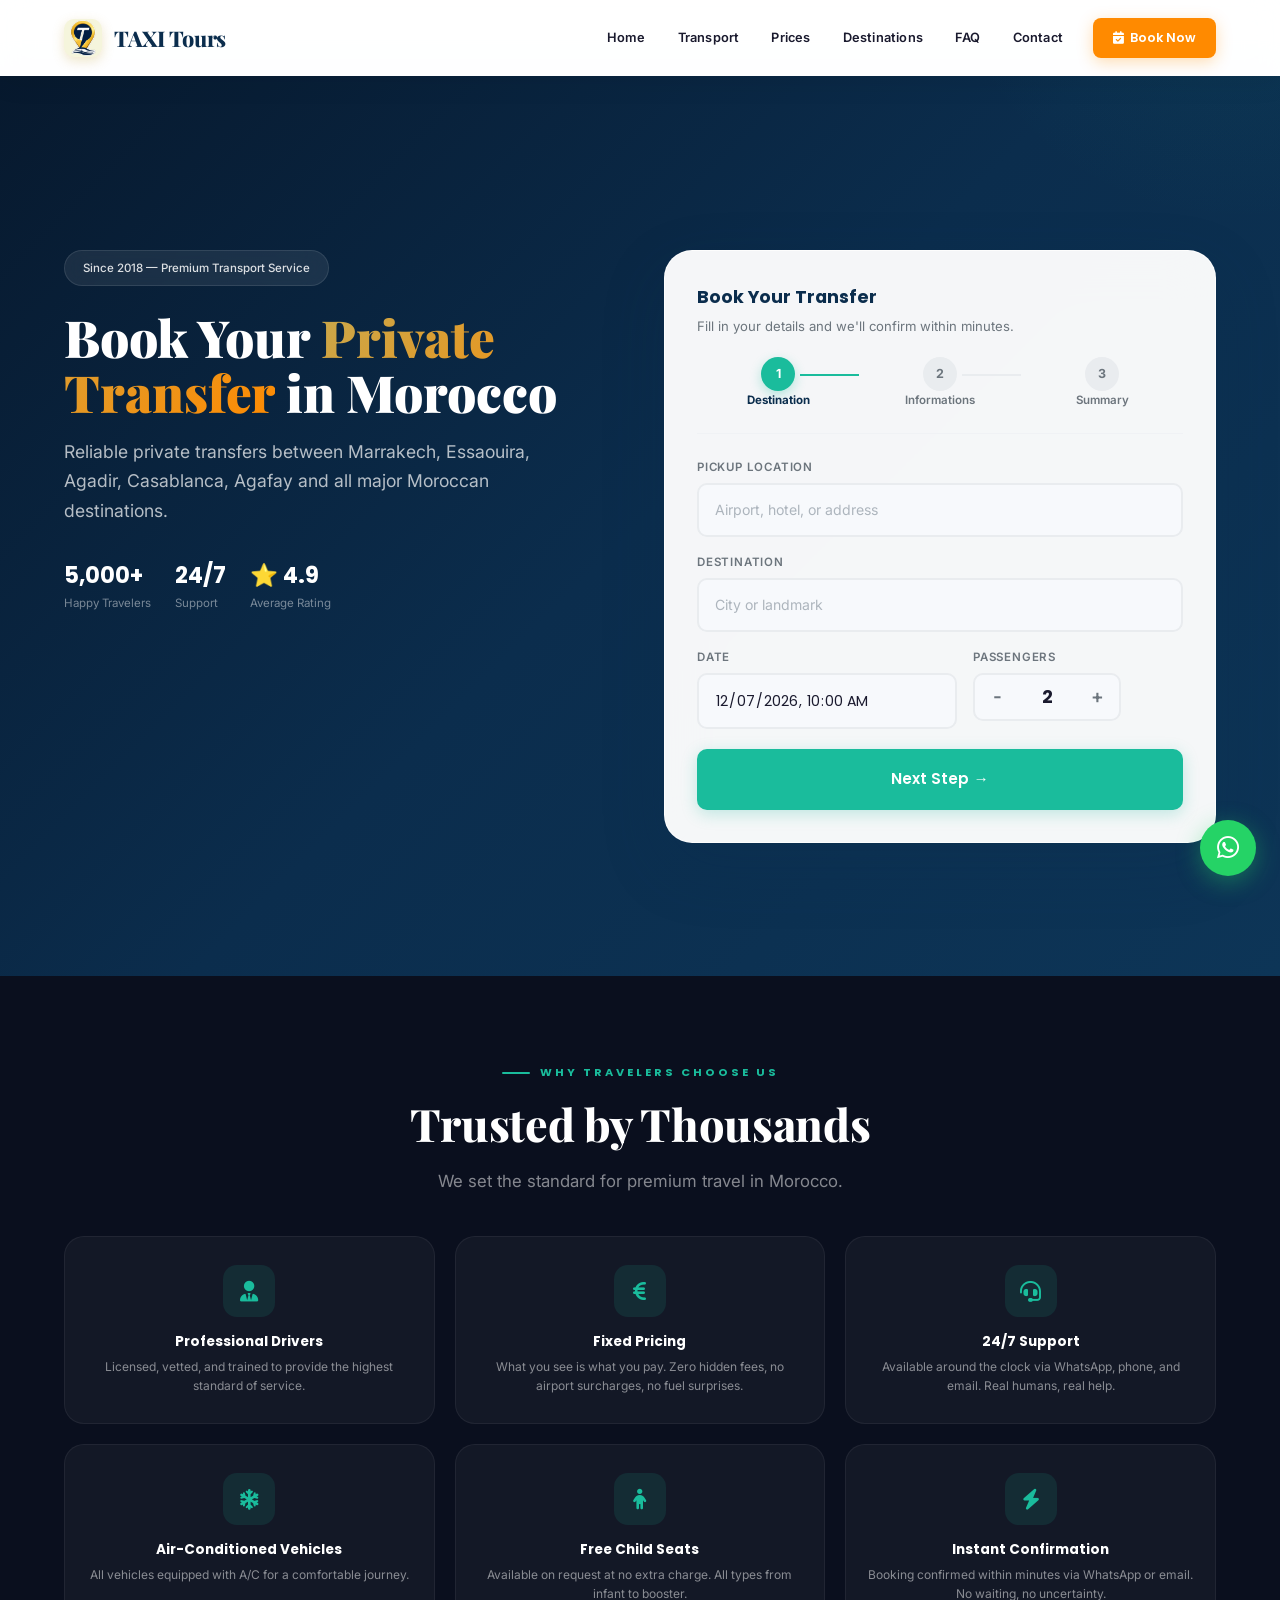
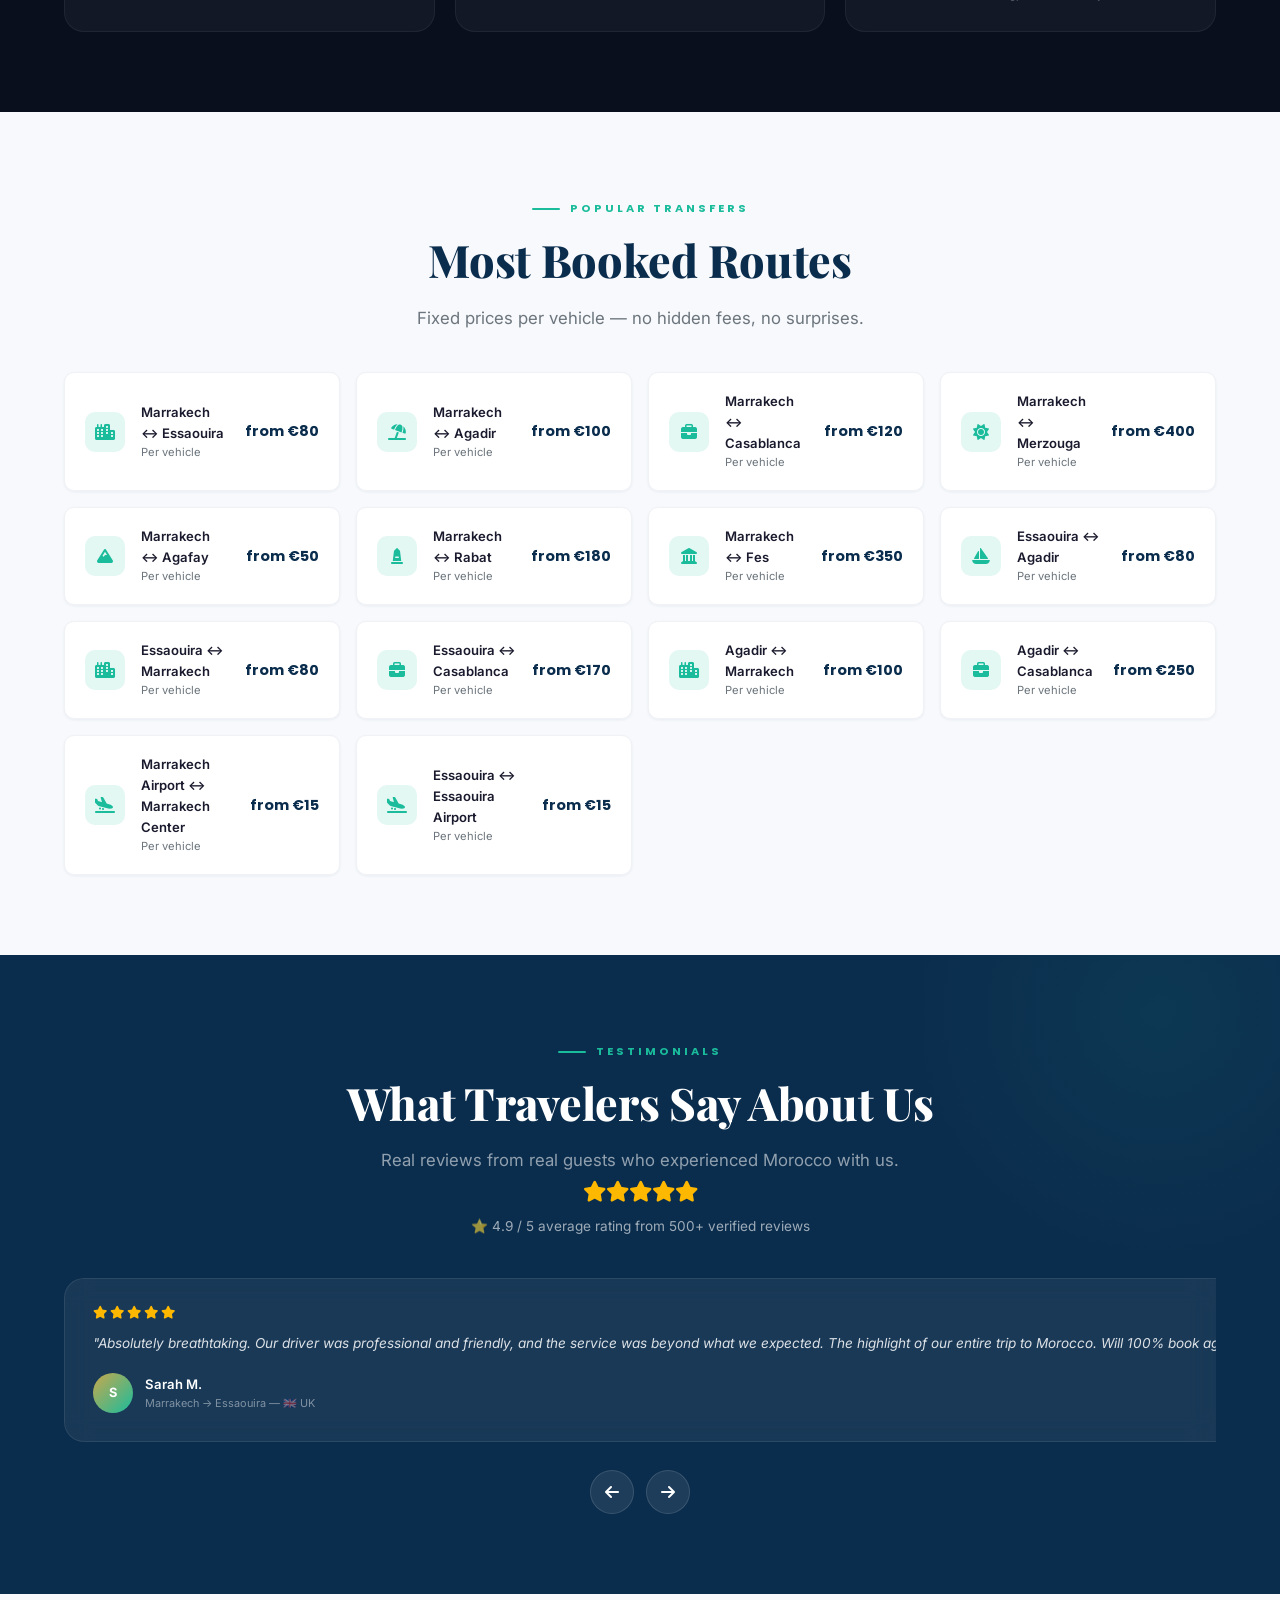
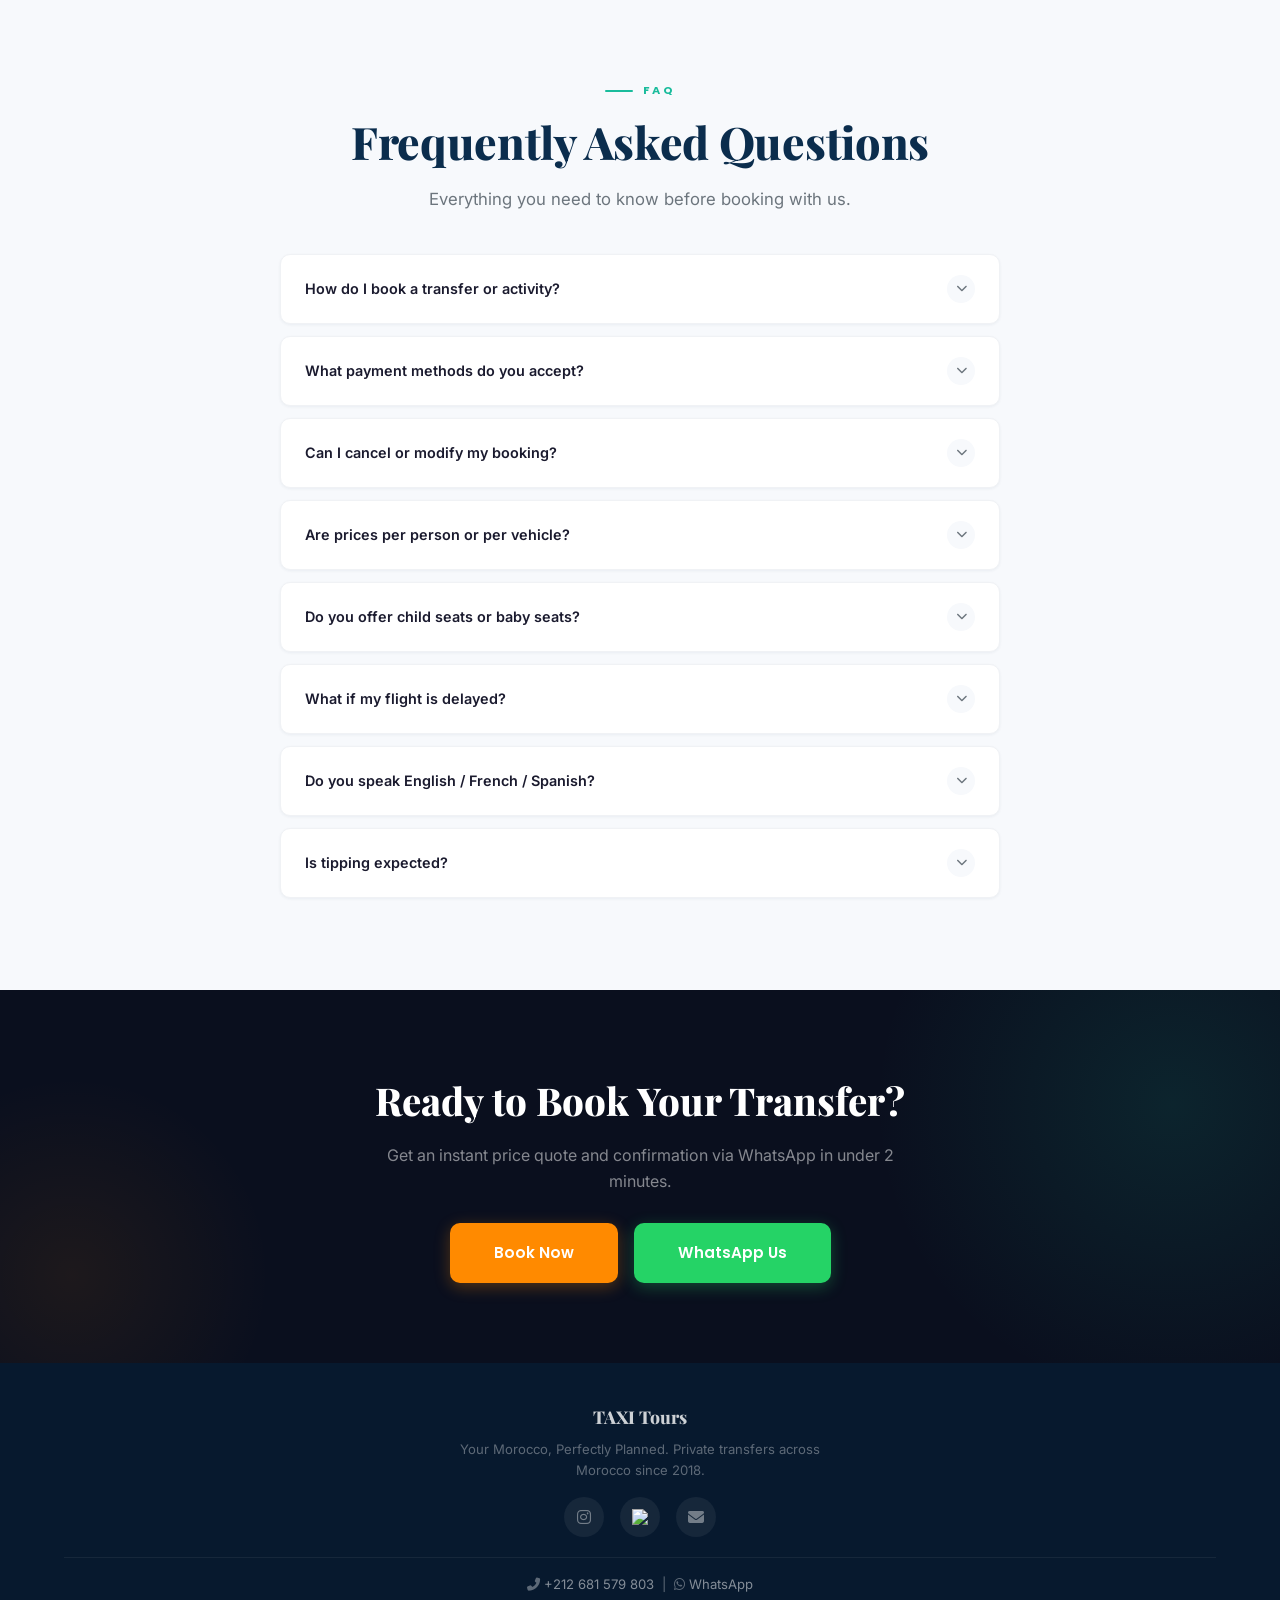
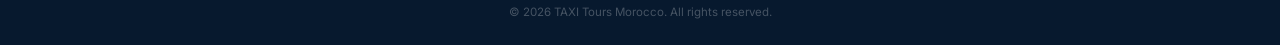
==== commit c47a3d03: "change linke icon" ====
--- a/book-now/index.html
+++ b/book-now/index.html
@@ -1211,8 +1211,8 @@
       <p style="max-width:400px;margin:0 auto" data-i18n="booknow.footer.desc">Your Morocco, Perfectly Planned. Private transfers across Morocco since 2018.</p>
       <div class="lp-footer-socials">
         <a href="https://www.instagram.com/taxi.tours.essaouira" data-i18n-aria="aria.social.instagram" aria-label="Instagram"><i class="fab fa-instagram"></i></a>
-        <a href="https://www.tripadvisor.com/Profile/Taxitoursessaouira" data-i18n-aria="aria.social.tripadvisor" aria-label="TripAdvisor"><i class="fab fa-tripadvisor"></i></a>
-        <a href="#" data-i18n-aria="aria.social.google" aria-label="Google"><i class="fab fa-google"></i></a>
+        <a href="https://www.tripadvisor.com/Profile/Taxitoursessaouira" data-i18n-aria="aria.social.tripadvisor" aria-label="TripAdvisor"><img src="./images/tripadvisor.svg" alt="TripAdvisor" width="16" height="16" style="display:block"></a>
+        <a href="mailto:taxi.tours.essaouira@gmail.com" data-i18n-aria="aria.social.email" aria-label="Email"><i class="fas fa-envelope"></i></a>
       </div>
       <div class="lp-footer-divider"></div>
       <p style="margin-bottom:8px;font-size:0.82rem;color:rgba(255,255,255,0.35)"><i class="fas fa-phone-alt"></i> <a href="tel:+212681579803" style="color:rgba(255,255,255,0.5)">+212 681 579 803</a> &nbsp;|&nbsp; <i class="fab fa-whatsapp"></i> <a href="https://wa.me/212681579803" style="color:rgba(255,255,255,0.5)">WhatsApp</a></p>
